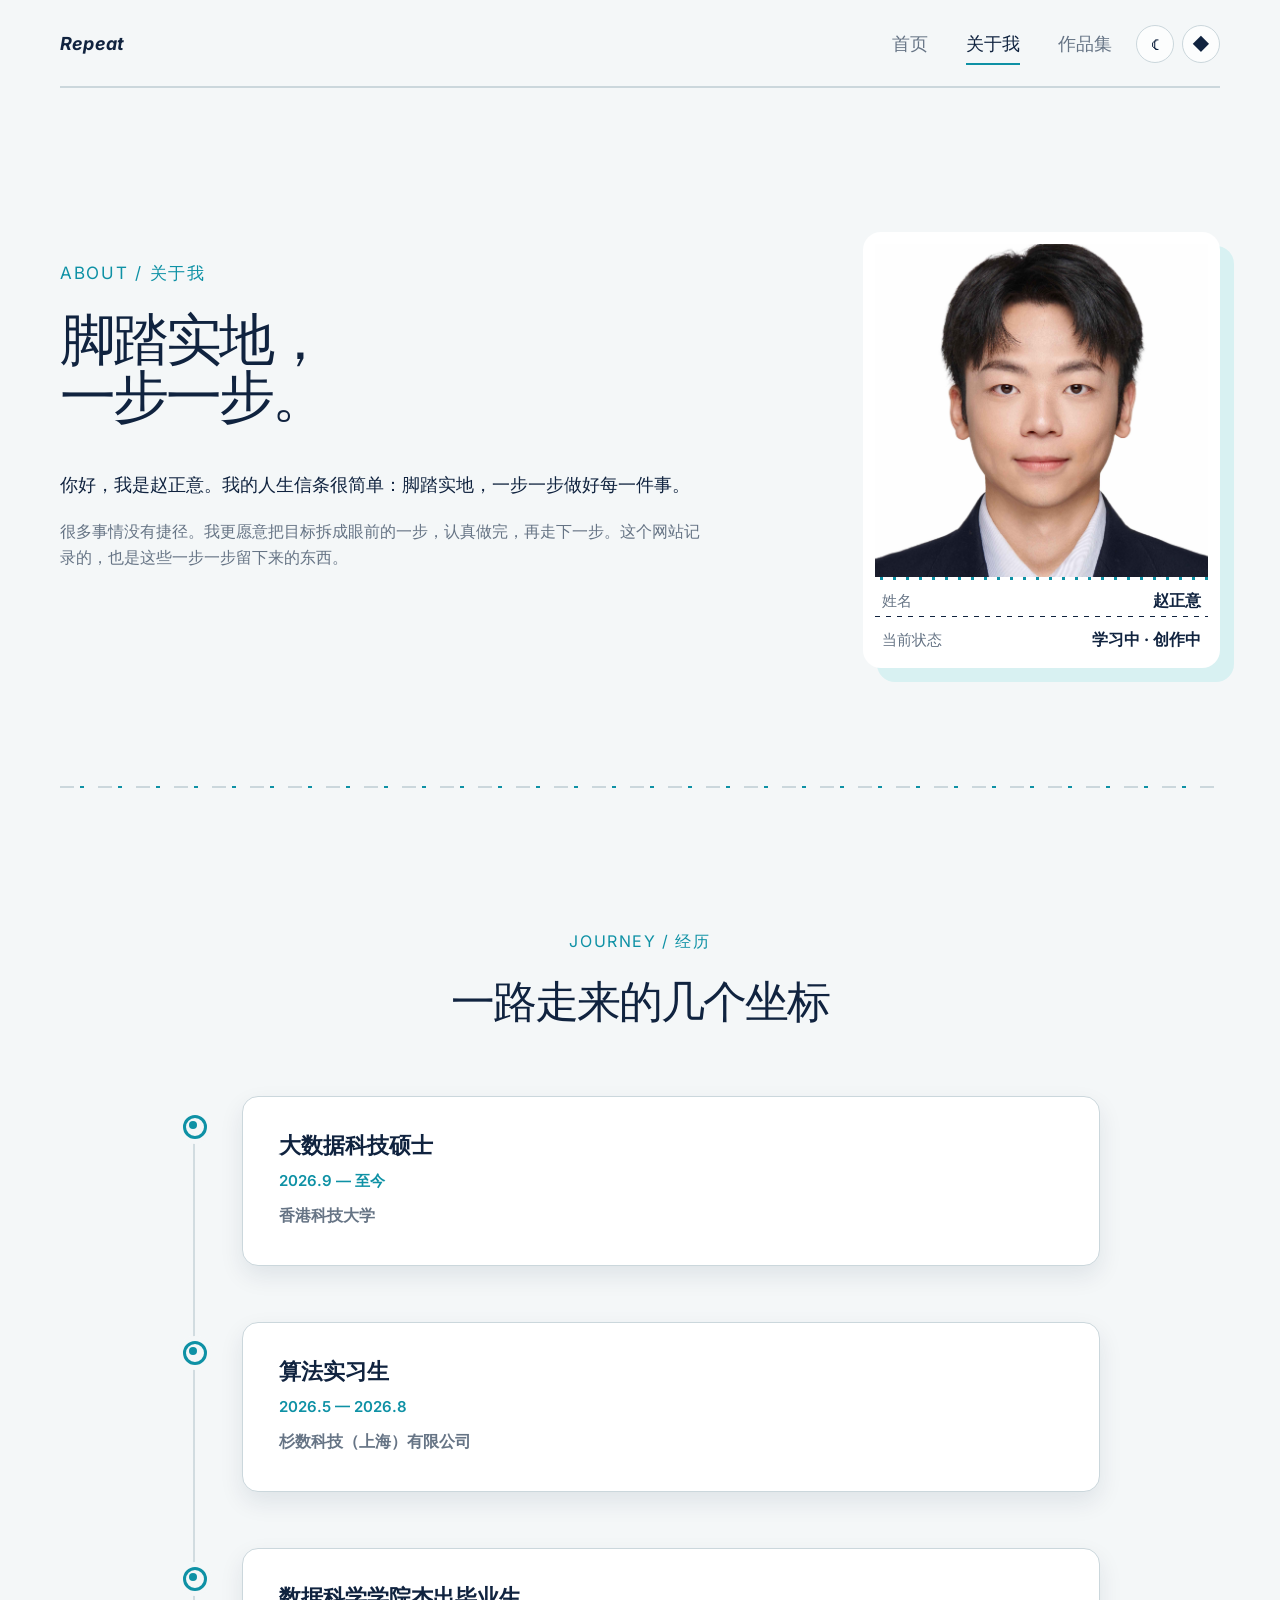
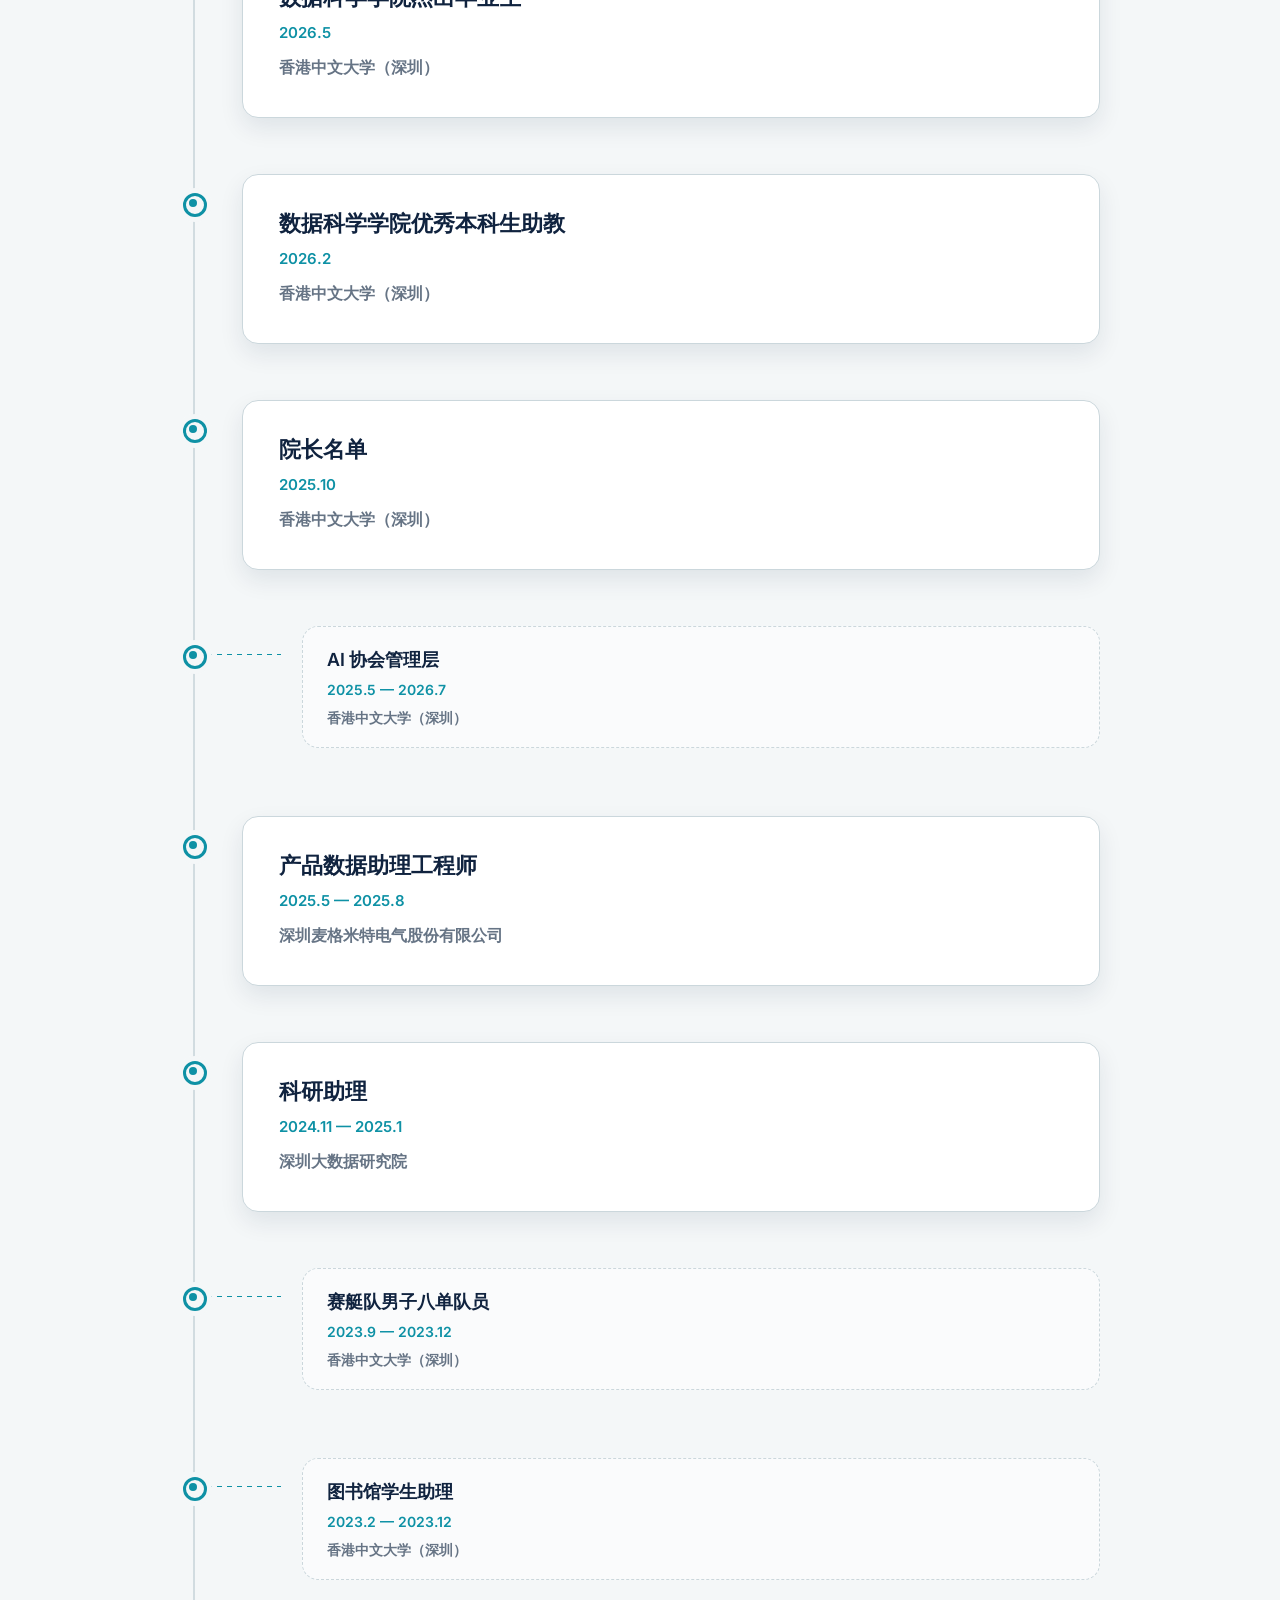
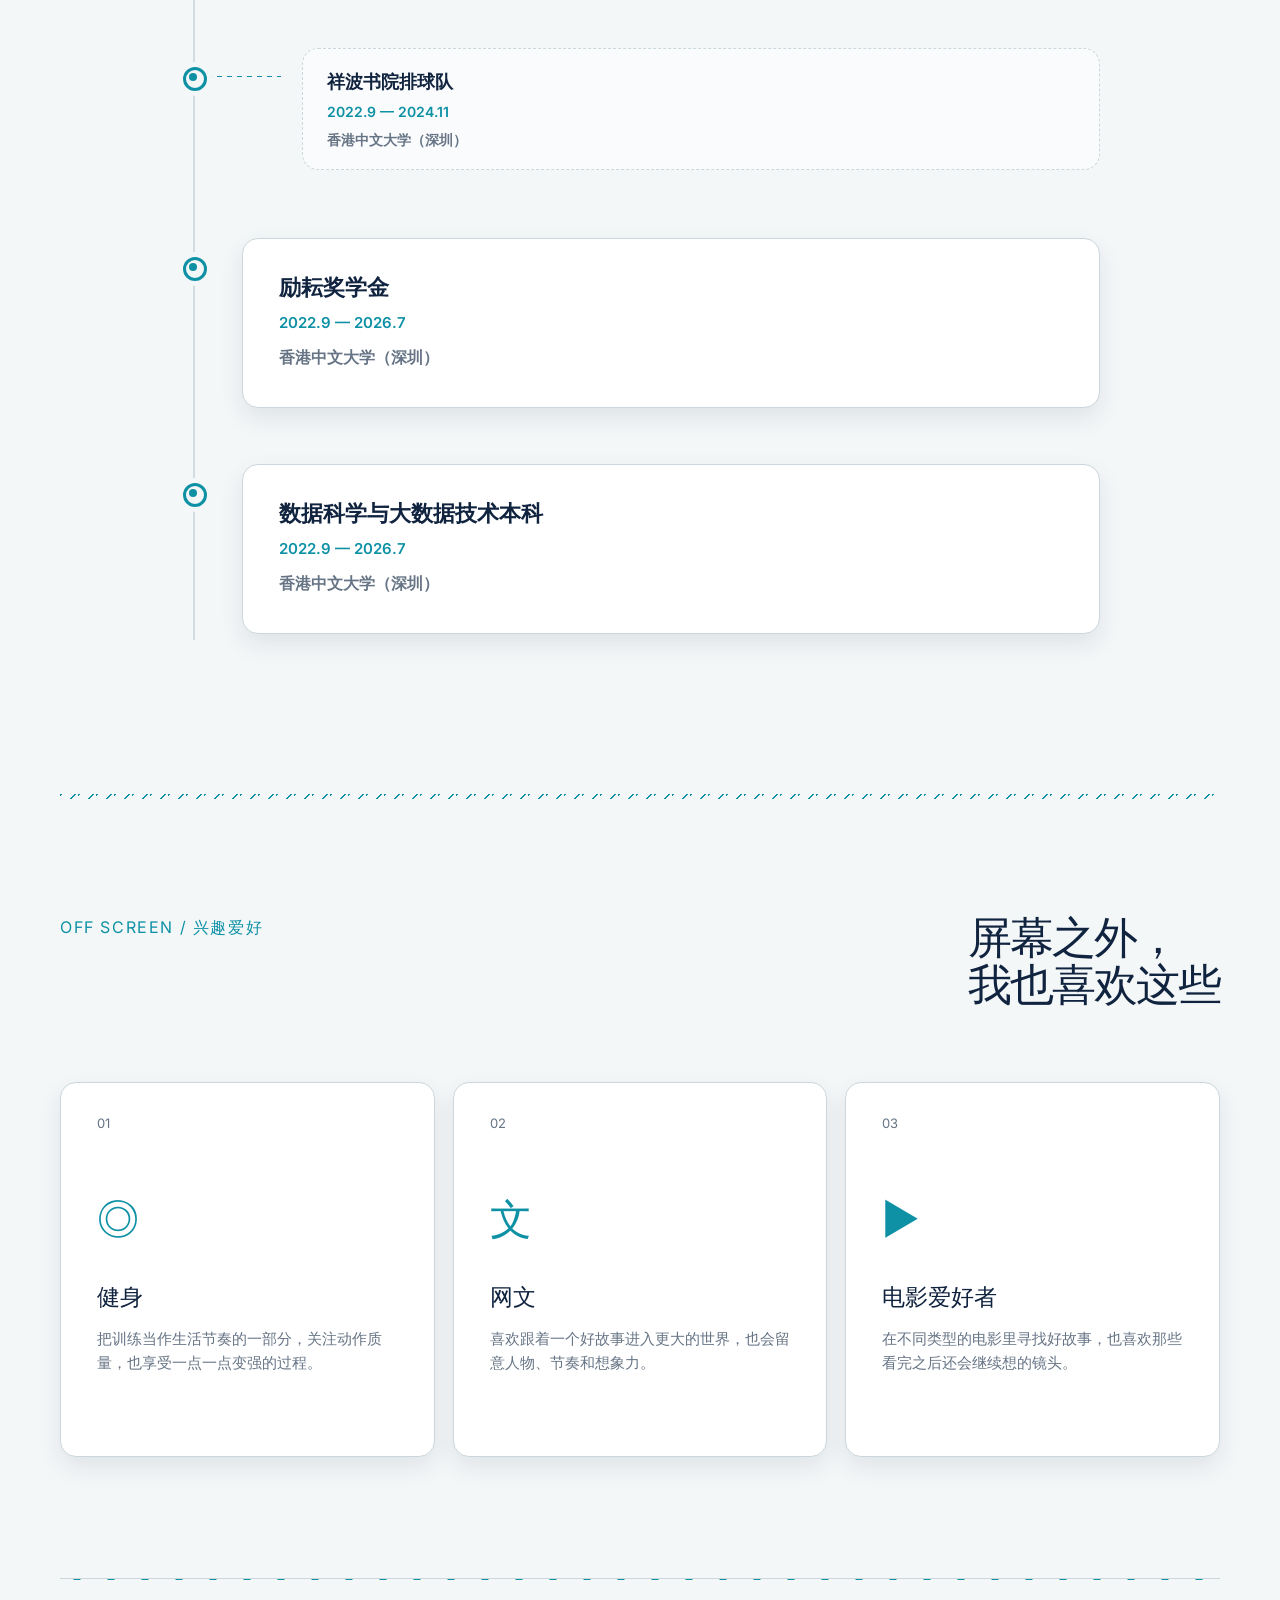
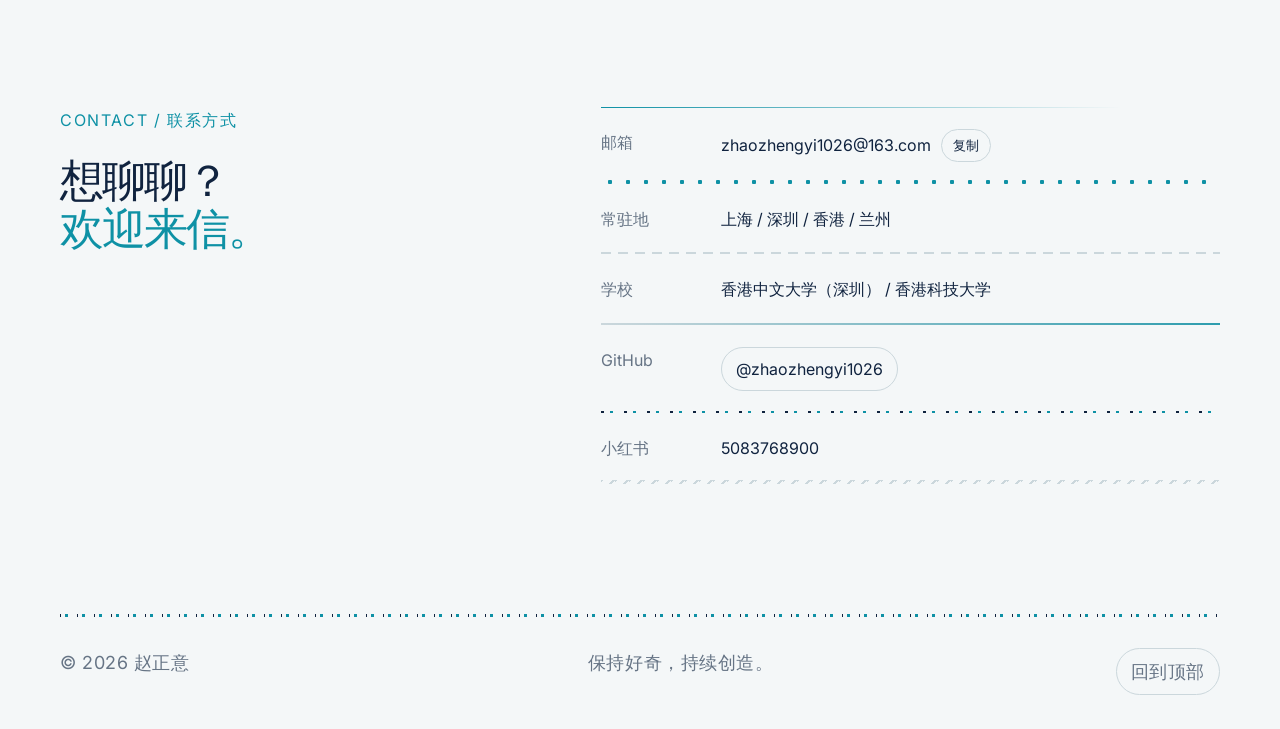
==== about.html @ acfa691a "更新个人教育与赛艇经历" ====
<!doctype html>
<html lang="zh-CN">
<head>
  <meta charset="utf-8">
  <meta name="viewport" content="width=device-width, initial-scale=1">
  <meta name="description" content="了解赵正意的简介、经历、兴趣与联系方式。">
  <title>关于我｜赵正意</title>
  <script>document.documentElement.dataset.theme=localStorage.getItem('theme')||(matchMedia('(prefers-color-scheme: dark)').matches?'dark':'light');document.documentElement.dataset.style=localStorage.getItem('site-style')||'classic';</script>
  <link rel="preconnect" href="https://fonts.googleapis.com">
  <link rel="preconnect" href="https://fonts.gstatic.com" crossorigin>
  <link href="https://fonts.googleapis.com/css2?family=Inter:wght@400;500;600;700&amp;display=swap" rel="stylesheet">
  <link rel="stylesheet" href="assets/css/style.css">
</head>
<body>
  <a class="skip-link" href="#main">跳到主要内容</a>
  <header class="site-header">
    <a class="brand" href="index.html" aria-label="返回首页"><span class="brand-mark">Repeat</span></a>
    <div class="header-actions">
      <nav id="site-nav" class="site-nav" aria-label="主导航">
        <a href="index.html">首页</a><a class="active" href="about.html" aria-current="page">关于我</a><a href="portfolio.html">作品集</a>
      </nav>
      <div class="display-controls" aria-label="显示设置">
        <button class="theme-toggle" type="button" aria-label="切换深色模式" aria-pressed="false"><span aria-hidden="true">☾</span></button>
        <button class="style-toggle" type="button" aria-label="切换抽象派风格" aria-pressed="false" title="切换抽象派风格"><span aria-hidden="true">◆</span></button>
      </div>
      <button class="menu-button" type="button" aria-expanded="false" aria-controls="site-nav">菜单</button>
    </div>
  </header>

  <main id="main">
    <section class="about-hero section-shell">
      <div class="about-statement reveal">
        <p class="section-kicker">ABOUT / 关于我</p>
        <h1>脚踏实地，<br>一步一步。</h1>
        <p class="lead">你好，我是赵正意。我的人生信条很简单：脚踏实地，一步一步做好每一件事。</p>
        <p>很多事情没有捷径。我更愿意把目标拆成眼前的一步，认真做完，再走下一步。这个网站记录的，也是这些一步一步留下来的东西。</p>
      </div>
      <aside class="profile-card reveal" data-delay="1">
        <img class="id-photo" src="images/%E8%AF%81%E4%BB%B6%E7%85%A7.jpg" alt="赵正意的证件照">
        <div><p>姓名</p><strong>赵正意</strong></div>
        <div><p>当前状态</p><strong>学习中 · 创作中</strong></div>
      </aside>
    </section>

    <section class="timeline-section section-shell" aria-labelledby="timeline-title">
      <div class="sticky-heading">
        <p class="section-kicker">JOURNEY / 经历</p>
        <h2 id="timeline-title">一路走来的几个坐标</h2>
      </div>
      <ol class="timeline">
        <li class="timeline-item reveal">
          <article class="timeline-card">
            <h3>大数据科技硕士</h3>
            <time datetime="2026-09">2026.9 — 至今</time>
            <p>香港科技大学</p>
          </article>
        </li>
        <li class="timeline-item reveal">
          <article class="timeline-card">
            <h3>算法实习生</h3>
            <time datetime="2026-05">2026.5 — 2026.8</time>
            <p>杉数科技（上海）有限公司</p>
          </article>
        </li>
        <li class="timeline-item reveal">
          <article class="timeline-card">
            <h3>数据科学学院杰出毕业生</h3>
            <time datetime="2026-05">2026.5</time>
            <p>香港中文大学（深圳）</p>
          </article>
        </li>
        <li class="timeline-item reveal">
          <article class="timeline-card">
            <h3>数据科学学院优秀本科生助教</h3>
            <time datetime="2026-02">2026.2</time>
            <p>香港中文大学（深圳）</p>
          </article>
        </li>
        <li class="timeline-item reveal">
          <article class="timeline-card">
            <h3>院长名单</h3>
            <time datetime="2025-10">2025.10</time>
            <p>香港中文大学（深圳）</p>
          </article>
        </li>
        <li class="timeline-item timeline-item-compact reveal">
          <article class="timeline-card">
            <h3>AI 协会管理层</h3>
            <time datetime="2025-05">2025.5 — 2026.7</time>
            <p>香港中文大学（深圳）</p>
          </article>
        </li>
        <li class="timeline-item reveal">
          <article class="timeline-card">
            <h3>产品数据助理工程师</h3>
            <time datetime="2025-05">2025.5 — 2025.8</time>
            <p>深圳麦格米特电气股份有限公司</p>
          </article>
        </li>
        <li class="timeline-item reveal">
          <article class="timeline-card">
            <h3>科研助理</h3>
            <time datetime="2024-11">2024.11 — 2025.1</time>
            <p>深圳大数据研究院</p>
          </article>
        </li>
        <li class="timeline-item timeline-item-compact reveal">
          <article class="timeline-card">
            <h3>赛艇队男子八单队员</h3>
            <time datetime="2023-09">2023.9 — 2023.12</time>
            <p>香港中文大学（深圳）</p>
          </article>
        </li>
        <li class="timeline-item timeline-item-compact reveal">
          <article class="timeline-card">
            <h3>图书馆学生助理</h3>
            <time datetime="2023-02">2023.2 — 2023.12</time>
            <p>香港中文大学（深圳）</p>
          </article>
        </li>
        <li class="timeline-item timeline-item-compact reveal">
          <article class="timeline-card">
            <h3>祥波书院排球队</h3>
            <time datetime="2022-09">2022.9 — 2024.11</time>
            <p>香港中文大学（深圳）</p>
          </article>
        </li>
        <li class="timeline-item reveal">
          <article class="timeline-card">
            <h3>励耘奖学金</h3>
            <time datetime="2022-09">2022.9 — 2026.7</time>
            <p>香港中文大学（深圳）</p>
          </article>
        </li>
        <li class="timeline-item reveal">
          <article class="timeline-card">
            <h3>数据科学与大数据技术本科</h3>
            <time datetime="2022-09">2022.9 — 2026.7</time>
            <p>香港中文大学（深圳）</p>
          </article>
        </li>
      </ol>
    </section>

    <section class="interests section-shell" aria-labelledby="interests-title">
      <div class="section-heading reveal">
        <p class="section-kicker">OFF SCREEN / 兴趣爱好</p>
        <h2 id="interests-title">屏幕之外，<br>我也喜欢这些</h2>
      </div>
      <div class="interest-grid">
        <article class="interest-card reveal">
          <span>01</span><div class="interest-icon" aria-hidden="true">◎</div><h3>健身</h3>
          <p>把训练当作生活节奏的一部分，关注动作质量，也享受一点一点变强的过程。</p>
        </article>
        <article class="interest-card reveal" data-delay="1">
          <span>02</span><div class="interest-icon" aria-hidden="true">文</div><h3>网文</h3>
          <p>喜欢跟着一个好故事进入更大的世界，也会留意人物、节奏和想象力。</p>
        </article>
        <article class="interest-card reveal" data-delay="2">
          <span>03</span><div class="interest-icon" aria-hidden="true">▶</div><h3>电影爱好者</h3>
          <p>在不同类型的电影里寻找好故事，也喜欢那些看完之后还会继续想的镜头。</p>
        </article>
      </div>
    </section>

    <section class="contact section-shell" aria-labelledby="contact-title">
      <div class="contact-title reveal">
        <p class="section-kicker">CONTACT / 联系方式</p>
        <h2 id="contact-title">想聊聊？<br><span>欢迎来信。</span></h2>
      </div>
      <dl class="contact-list reveal" data-delay="1">
        <div><dt>邮箱</dt><dd><a href="mailto:zhaozhengyi1026@163.com">zhaozhengyi1026@163.com</a><button class="copy-button" type="button" data-copy="zhaozhengyi1026@163.com">复制</button></dd></div>
        <div><dt>常驻地</dt><dd>上海 / 深圳 / 香港 / 兰州</dd></div>
        <div><dt>学校</dt><dd>香港中文大学（深圳） / 香港科技大学</dd></div>
        <div><dt>GitHub</dt><dd><a class="contact-jump" href="https://github.com/zhaozhengyi1026" target="_blank" rel="noreferrer">@zhaozhengyi1026</a></dd></div>
        <div><dt>小红书</dt><dd>5083768900</dd></div>
      </dl>
    </section>
  </main>

  <footer class="site-footer section-shell"><p>© <span data-year></span> 赵正意</p><p>保持好奇，持续创造。</p><a href="#main">回到顶部</a></footer>
  <div class="toast" role="status" aria-live="polite"></div>
  <script src="assets/js/main.js"></script>
</body>
</html>
---- assets/css/style.css ----
:root {
  --paper: #f4f7f8;
  --ink: #10233f;
  --muted: #667485;
  --line: #cbd7dc;
  --accent: #0e91a5;
  --accent-light: #d8f1f2;
  --white: #fff;
  --display: "Inter", -apple-system, BlinkMacSystemFont, "Segoe UI", "PingFang SC", "Microsoft YaHei", sans-serif;
  --body: "Inter", -apple-system, BlinkMacSystemFont, "Segoe UI", "PingFang SC", "Microsoft YaHei", sans-serif;
  --utility: "Inter", -apple-system, BlinkMacSystemFont, "Segoe UI", "PingFang SC", "Microsoft YaHei", sans-serif;
  --shell: min(1160px, calc(100% - 48px));
  --shadow-soft: 0 12px 30px rgba(16, 35, 63, .1);
}

html[data-theme="dark"] {
  color-scheme: dark;
  --paper: #0f1723;
  --ink: #edf4f7;
  --muted: #a8b5c0;
  --line: #354754;
  --accent: #4fc4d0;
  --accent-light: #173943;
  --white: #172530;
  --shadow-soft: 0 14px 34px rgba(0, 0, 0, .28);
}

html[data-style="abstract"] {
  --paper: #e7dfcc;
  --ink: #151513;
  --muted: #5d584d;
  --line: #151513;
  --accent: #f0531c;
  --accent-light: #f4c020;
  --white: #fffdf6;
  --display: "Microsoft YaHei", "PingFang SC", "Hiragino Sans GB", "Noto Sans CJK SC", sans-serif;
  --body: "Microsoft YaHei", "PingFang SC", "Hiragino Sans GB", "Noto Sans CJK SC", sans-serif;
  --utility: "Microsoft YaHei", "PingFang SC", "Hiragino Sans GB", "Noto Sans CJK SC", sans-serif;
  --shadow-soft: 6px 6px 0 #151513;
}

html[data-style="abstract"][data-theme="dark"] {
  --paper: #151513;
  --ink: #fffdf6;
  --muted: #c9c0ad;
  --line: #fffdf6;
  --accent: #f4c020;
  --accent-light: #8f351b;
  --white: #252521;
  --shadow-soft: 6px 6px 0 #f4c020;
}

* { box-sizing: border-box; }
html { scroll-behavior: smooth; }
body { margin: 0; background: var(--paper); color: var(--ink); font-family: var(--body); font-size: 16px; line-height: 1.65; transition: color .3s ease, background-color .3s ease; }
a { color: inherit; text-decoration: none; }
img { display: block; max-width: 100%; }
button { font: inherit; }
::selection { color: var(--ink); background: var(--accent-light); }
:focus-visible { outline: 3px solid var(--accent); outline-offset: 4px; }
.skip-link { position: fixed; top: 12px; left: 12px; z-index: 99; padding: 8px 14px; background: var(--ink); color: white; transform: translateY(-150%); }
.skip-link:focus { transform: none; }
.section-shell { width: var(--shell); margin-inline: auto; }

.site-header { position: relative; width: var(--shell); min-height: 88px; margin-inline: auto; display: flex; align-items: center; justify-content: space-between; }
.home-page .site-header { flex-wrap: wrap; }
.brand { display: flex; align-items: center; gap: 14px; font-size: 18px; font-weight: 650; letter-spacing: .05em; }
.brand-mark { color: var(--ink); font-family: var(--utility); font-size: 18px; font-style: italic; font-weight: 700; letter-spacing: .01em; }
.site-nav { display: flex; gap: 38px; font-size: 18px; }
.site-nav a { position: relative; padding-block: 10px; color: var(--muted); }
.site-nav a::after { content: ""; position: absolute; right: 0; bottom: 4px; left: 0; height: 2px; background: var(--accent); transform: scaleX(0); transform-origin: right; transition: transform .25s ease; }
.site-nav a:hover::after, .site-nav a.active::after { transform: scaleX(1); transform-origin: left; }
.site-nav a.active { color: var(--ink); }
.header-actions { display: flex; align-items: center; gap: 24px; }
.display-controls { display: flex; align-items: center; gap: 8px; }
.theme-toggle, .style-toggle { display: inline-grid; place-items: center; width: 38px; height: 38px; padding: 0; border: 1px solid var(--line); border-radius: 50%; color: var(--ink); background: color-mix(in srgb, var(--white) 72%, transparent); cursor: pointer; transition: color .25s ease, border-color .25s ease, background .25s ease, box-shadow .25s ease, transform .25s ease; }
.theme-toggle:hover, .style-toggle:hover { border-color: var(--accent); color: var(--accent); transform: translateY(-2px); }
.theme-toggle > span:first-child, .style-toggle > span:first-child { font-size: 17px; line-height: 1; transition: transform .35s ease; }
.theme-toggle:hover > span:first-child { transform: rotate(18deg); }
.style-toggle:hover > span:first-child { transform: rotate(45deg); }
.menu-button { display: none; border: 0; color: var(--ink); background: transparent; cursor: pointer; }

.header-manifesto { flex-basis: 100%; margin: 0; padding: 12px 0 18px; font-size: clamp(14px, 1.35vw, 16px); font-style: italic; line-height: 1.7; opacity: .62; }

.eyebrow, .section-kicker { margin: 0 0 24px; font-family: var(--utility); font-size: 12px; letter-spacing: .1em; }
.eyebrow { display: flex; justify-content: space-between; max-width: 515px; padding-bottom: 12px; color: var(--muted); font-size: 17px; }
.section-kicker { color: var(--accent); font-size: 17px; }
.hero { position: relative; min-height: calc(100vh - 88px); display: grid; grid-template-columns: 1.08fr .82fr; gap: 9vw; align-items: center; padding-block: 80px; }
.hero h1 { display: flex; align-items: baseline; margin: 0; font-family: var(--display); font-size: clamp(56px, 7vw, 100px); font-weight: 400; line-height: .95; letter-spacing: -.06em; white-space: nowrap; }
.hero-repeat { color: var(--ink); font-style: italic; font-weight: 700; }
.hero-name { margin-left: .18em; color: var(--accent); font-size: .34em; font-weight: 500; letter-spacing: -.04em; }
.role-list { display: flex; gap: 0; margin: 34px 0 25px; }
.role-list span { padding: 3px 19px; border-left: 1px solid var(--line); font-size: 17px; letter-spacing: .06em; }
.role-list span:first-child { padding-left: 0; border-left: 0; }
.hero-intro { max-width: 500px; color: var(--muted); font-size: 17px; }
.hero-actions { display: flex; align-items: center; gap: 34px; margin-top: 35px; }
.button { display: inline-flex; align-items: center; justify-content: center; min-width: 180px; padding: 16px 24px; border-radius: 999px; transition: transform .25s ease, background .25s ease; }
.hero-actions .button, .hero-actions .text-link { font-size: 21px; }
.hero-actions .button, .hero-actions .text-link { width: 210px; min-width: 210px; height: 58px; padding: 0 24px; }
.hero-actions .text-link { border-color: rgba(255,255,255,.9); color: var(--ink); background: rgba(255,255,255,.08); box-shadow: inset 0 1px 0 rgba(255,255,255,.35), 0 8px 24px rgba(16,35,63,.08); backdrop-filter: blur(10px); }
.hero-actions .text-link:hover { border-color: #fff; color: var(--ink); background: rgba(255,255,255,.2); }
.button:hover { transform: translateY(-3px); }
.button-primary { background: var(--ink); color: white; }
.button-primary:hover { background: var(--accent); }
.text-link { display: inline-flex; align-items: center; justify-content: center; padding: 11px 18px; border: 1px solid var(--line); border-radius: 999px; font-size: 14px; transition: color .2s ease, border-color .2s ease, background .2s ease, transform .2s ease; }
.text-link:hover { border-color: var(--accent); color: var(--accent); background: var(--accent-light); transform: translateY(-2px); }
.hero-portrait { justify-self: end; width: min(100%, 420px); }
.portrait-frame { position: relative; padding: 12px; border-radius: 18px; background: var(--white); box-shadow: 18px 18px 0 var(--accent-light); transform: rotate(1.5deg); }
.portrait-frame img { width: 100%; height: auto; object-fit: contain; }
.coordinate { display: flex; justify-content: space-between; margin-top: 20px; color: var(--muted); font-family: var(--utility); font-size: 10px; letter-spacing: .1em; }
.journey-line { position: absolute; bottom: 18px; left: 0; width: 100%; height: 28px; overflow: hidden; }
.journey-line::before { content: ""; position: absolute; top: 9px; right: 0; left: 0; height: 10px; background: radial-gradient(circle, var(--accent) 0 3px, transparent 3.5px) left center / 26px 10px repeat-x; }
.journey-line::after { content: ""; position: absolute; z-index: 1; top: 7px; left: 0; width: 0; height: 14px; background: var(--paper); animation: eat-dots 100s linear infinite; }
.journey-line span { position: absolute; z-index: 2; top: 2px; left: 0; width: 24px; height: 24px; animation: pacman-travel 100s linear infinite; }
.journey-line span::before { content: ""; position: absolute; inset: 0; border-radius: 50%; background: conic-gradient(#f4c542 0 56deg, transparent 56deg 124deg, #f4c542 124deg 360deg); animation: pacman-chomp .5s steps(2, end) infinite; }
.journey-line span::after { content: ""; position: absolute; top: 4px; right: 8px; width: 3px; height: 3px; border-radius: 50%; background: var(--ink); }
@keyframes pacman-travel {
  0% { left: 0; transform: scaleX(1); }
  48% { left: calc(100% - 24px); transform: scaleX(1); }
  50% { left: calc(100% - 24px); transform: scaleX(-1); }
  98%, 100% { left: 0; transform: scaleX(-1); }
}
@keyframes eat-dots {
  0% { left: 0; width: 0; }
  48%, 49.9% { left: 0; width: 100%; }
  50% { left: 100%; width: 0; }
  98%, 100% { left: 0; width: 100%; }
}
@keyframes pacman-chomp {
  50% { background: conic-gradient(#f4c542 0 78deg, transparent 78deg 102deg, #f4c542 102deg 360deg); }
}

.home-projects { display: grid; grid-template-columns: .95fr 1.05fr; gap: 5vw; padding-block: 130px; }
.section-heading h2, .sticky-heading h2, .contact h2 { margin: 0 0 28px; font-family: var(--display); font-size: clamp(42px, 5.2vw, 72px); font-weight: 400; line-height: 1.08; letter-spacing: -.045em; }
.home-projects .section-heading h2 { font-size: clamp(22px, 3vw, 42px); font-style: italic; font-weight: 700; white-space: nowrap; }
.project-preview { }
.preview-card { display: grid; grid-template-columns: 45px minmax(100px, 140px) minmax(0, 1fr); gap: 18px; align-items: center; min-height: 160px; margin-top: 10px; padding: 25px 16px; border: 1px solid var(--line); border-radius: 14px; transition: padding .25s ease, background .25s ease; }
.preview-card:hover { padding-inline: 18px; background: var(--white); }
.preview-card-main { min-height: 235px; }
.preview-index, .preview-card p { color: var(--muted); font-family: var(--utility); font-size: 11px; }
.preview-thumbnail { width: 100%; aspect-ratio: 16 / 10; border: 1px solid var(--line); border-radius: 10px; object-fit: cover; box-shadow: 5px 5px 0 var(--accent-light); transition: transform .3s ease, box-shadow .3s ease; }
.preview-card:hover .preview-thumbnail { box-shadow: 7px 7px 0 var(--accent-light); transform: translateY(-2px) scale(1.02); }
.preview-card h3 { margin: 2px 0; font-family: var(--display); font-size: clamp(23px, 3vw, 36px); font-weight: 400; }
.preview-card div > span { color: var(--muted); font-size: 13px; }

.about-hero { display: grid; grid-template-columns: 1.3fr .7fr; gap: 11vw; align-items: center; min-height: 700px; padding-block: 90px 120px; }
.about-statement h1, .portfolio-header h1 { margin: 0 0 45px; max-width: 880px; font-family: var(--display); font-weight: 400; line-height: 1.02; letter-spacing: -.055em; }
.about-statement h1 { font-size: clamp(46px, 5.5vw, 76px); }
.portfolio-header h1 { font-size: clamp(46px, 5.5vw, 76px); }
.about-statement .section-kicker { font-size: 17px; }
.about-statement > p:not(.section-kicker) { max-width: 650px; color: var(--muted); }
.about-statement .lead { color: var(--ink) !important; font-size: 20px; }
.profile-card { align-self: end; padding: 12px; border-radius: 18px; background: var(--white); box-shadow: 14px 14px 0 var(--accent-light); transform: rotate(1deg); transition: transform .25s ease, box-shadow .25s ease; }
.profile-card:hover { box-shadow: 10px 12px 0 var(--accent-light), var(--shadow-soft); transform: rotate(.35deg) translateY(-3px); }
.profile-card img { width: 100%; aspect-ratio: 1; object-fit: cover; }
.profile-card .id-photo { object-position: center 28%; }
.profile-card div { display: flex; justify-content: space-between; align-items: baseline; padding: 10px 7px 3px; }
.profile-card p { margin: 0; color: var(--muted); font-size: 15px; }.profile-card strong { font-size: 16px; }

.timeline-section { padding-block: 140px; }
.sticky-heading { margin-bottom: 70px; text-align: center; }
.sticky-heading h2 { margin-inline: auto; font-size: clamp(32px, 4vw, 52px); white-space: nowrap; }
.timeline { position: relative; width: min(920px, 100%); margin: 0 auto; padding: 0; list-style: none; }
.timeline::before { content: ""; position: absolute; top: 14px; bottom: 14px; left: 13px; width: 2px; background: linear-gradient(180deg, var(--line) 0 38%, var(--accent) 48% 52%, var(--line) 62% 100%); background-size: 2px 300%; opacity: .85; animation: divider-flow-vertical 100s linear infinite; }
.timeline li { position: relative; min-height: 190px; padding: 0 0 56px 62px; }
.timeline li:last-child { padding-bottom: 0; }
.timeline li::before { content: ""; position: absolute; z-index: 1; top: 19px; left: 3px; width: 18px; height: 18px; border: 3px solid var(--accent); border-radius: 50%; background: var(--paper); box-shadow: 0 0 0 5px var(--paper); }
.timeline li::after { content: ""; position: absolute; z-index: 2; top: 25px; left: 9px; width: 8px; height: 8px; border-radius: 50%; background: var(--accent); }
.timeline-card { min-height: 170px; padding: 30px 36px; border: 1px solid var(--line); border-radius: 16px; background: var(--white); box-shadow: 0 10px 24px rgba(16, 35, 63, .09); transition: transform .25s ease, border-color .25s ease, box-shadow .25s ease; }
.timeline-card:hover { border-color: color-mix(in srgb, var(--accent) 55%, var(--line)); box-shadow: var(--shadow-soft); transform: translateY(-3px); }
.timeline time { display: block; margin: 6px 0 8px; color: var(--accent); font-family: var(--utility); font-size: 16px; font-weight: 600; }
.timeline h3 { margin: 0; font-family: var(--display); font-size: 25px; font-weight: 700; }
.timeline p { max-width: 700px; margin: 0; color: var(--muted); font-weight: 700; }
.timeline-card > span { display: inline-block; margin-top: 18px; padding: 3px 11px; border: 1px solid var(--accent); border-radius: 999px; color: var(--accent); font-size: 12px; }
.timeline-item-compact { padding-left: 104px !important; }
.timeline-item-compact .timeline-card { min-height: 0; margin-left: 18px; padding: 18px 24px; border-style: dashed; background: rgba(255,255,255,.5); box-shadow: none; }
.timeline-item-compact .timeline-card::before { content: ""; position: absolute; top: 28px; left: 27px; width: 74px; height: 1px; background: repeating-linear-gradient(90deg, var(--accent) 0 5px, transparent 5px 10px); background-size: 20px 1px; animation: compact-connector 100s linear infinite; }
.timeline-item-compact h3 { font-size: 19px; font-weight: 600; }
.timeline-item-compact time { margin-block: 3px 5px; font-size: 14px; }
.timeline-item-compact p { font-size: 14px; }
@keyframes compact-connector { to { background-position: 400px 0; } }

.interests { padding-block: 120px; }
.interests .section-heading { display: flex; justify-content: space-between; align-items: start; }
.interest-grid { display: grid; grid-template-columns: repeat(3, 1fr); gap: 18px; margin-top: 45px; }
.interest-card { display: flex; flex-direction: column; width: 100%; min-height: 0; aspect-ratio: 1; padding: 30px 36px; border: 1px solid var(--line); border-radius: 16px; background: var(--white); box-shadow: 0 10px 24px rgba(16, 35, 63, .09); font-family: var(--body); transition: transform .25s ease, border-color .25s ease, box-shadow .25s ease; }
.interest-card:hover { border-color: color-mix(in srgb, var(--accent) 55%, var(--line)); }
.interest-card > span { color: var(--muted); font-family: var(--utility); font-size: 11px; }
.interest-icon { margin: 50px 0 25px; color: var(--accent); font-family: var(--display); font-size: 50px; }
.interest-card h3 { margin: 0 0 10px; font-family: var(--display); font-size: 30px; font-weight: 400; }
.interest-card p { margin: 0; color: var(--muted); font-size: 14px; }

.contact { display: grid; grid-template-columns: .8fr 1.2fr; gap: 10vw; padding-block: 130px; }
.contact h2 span { color: var(--accent); }
.contact-list { margin: 0; }
.contact-list div { display: grid; grid-template-columns: 120px 1fr; padding: 22px 0; }
.contact-list dt { color: var(--muted); font-size: 16px; }.contact-list dd { display: flex; flex-wrap: wrap; align-items: center; gap: 10px; margin: 0; font-size: 16px; }
.contact-list a:hover { color: var(--accent); }
.copy-button { padding: 5px 11px; border: 1px solid var(--line); border-radius: 999px; color: var(--ink); background: transparent; font-size: 13px; cursor: pointer; transition: color .2s ease, border-color .2s ease, transform .2s ease; }
.copy-button:hover { border-color: var(--accent); color: var(--accent); transform: translateY(-2px); }
.toast { position: fixed; z-index: 100; right: 24px; bottom: 24px; max-width: min(360px, calc(100% - 48px)); padding: 12px 18px; border: 1px solid var(--line); border-radius: 999px; color: var(--paper); background: var(--ink); box-shadow: var(--shadow-soft); opacity: 0; pointer-events: none; transform: translateY(14px); transition: opacity .25s ease, transform .25s ease; }
.toast.show { opacity: 1; transform: none; }

.portfolio-main { padding-block: 90px 140px; }
.portfolio-header { display: grid; grid-template-columns: 1fr .35fr; column-gap: 5vw; align-items: end; margin-bottom: 100px; }
.portfolio-header .section-kicker { grid-column: 1 / -1; }
.portfolio-header h1 { margin-bottom: 0; }
.portfolio-header > p:last-child { padding-bottom: 12px; color: var(--muted); }
.portfolio-grid { display: grid; grid-template-columns: repeat(3, 1fr); gap: 26px; }
.work-card-wide { grid-column: auto; width: 100%; }
.work-card { min-width: 0; transition: transform .25s ease, filter .25s ease; }
.work-card:hover { transform: translateY(-4px); filter: drop-shadow(0 14px 18px rgba(16, 35, 63, .09)); }
.work-card:nth-child(2):hover { transform: translateY(-4px) rotate(.2deg); }
.work-card:nth-child(3):hover { transform: translateY(-4px) rotate(-.2deg); }
.work-carousel { position: relative; overflow: hidden; border: 1px solid var(--line); border-radius: 18px; background: var(--white); }
.carousel-track { position: relative; aspect-ratio: 16 / 10; }
.carousel-slide { position: absolute; inset: 0; width: 100%; padding: 0; border: 0; background: transparent; opacity: 0; pointer-events: none; cursor: zoom-in; transform: translateX(14px); transition: opacity .35s ease, transform .35s ease; }
.carousel-slide.active { opacity: 1; pointer-events: auto; transform: none; }
.carousel-slide .image-placeholder { width: 100%; height: 100%; }
.project-screenshot { width: 100%; height: 100%; object-fit: cover; transition: transform .5s ease; }
.carousel-slide:hover .project-screenshot { transform: scale(1.015); }
.carousel-slide:hover .image-placeholder { transform: scale(1.015); }
.carousel-control { position: absolute; z-index: 3; top: 50%; display: grid; place-items: center; width: 36px; height: 36px; padding: 0; border: 1px solid rgba(255,255,255,.72); border-radius: 50%; color: #fff; background: rgba(16,35,63,.62); cursor: pointer; transform: translateY(-50%); transition: background .2s ease, transform .2s ease; }
.carousel-control:hover { background: var(--accent); transform: translateY(-50%) scale(1.05); }
.carousel-prev { left: 12px; }.carousel-next { right: 12px; }
.carousel-dots { position: absolute; z-index: 3; right: 0; bottom: 12px; left: 0; display: flex; justify-content: center; gap: 7px; }
.carousel-dots button { width: 8px; height: 8px; padding: 0; border: 0; border-radius: 50%; background: rgba(255,255,255,.66); box-shadow: 0 0 0 1px rgba(16,35,63,.25); cursor: pointer; transition: width .2s ease, background .2s ease; }
.carousel-dots button.active { width: 22px; border-radius: 999px; background: var(--accent); }
.work-image { display: block; overflow: hidden; border-radius: 18px; background: var(--white); }
.image-placeholder { position: relative; display: grid; place-items: center; aspect-ratio: 16 / 10; overflow: hidden; color: var(--ink); background: repeating-linear-gradient(135deg, #d9eef0 0, #d9eef0 2px, #eaf6f6 2px, #eaf6f6 20px); transition: transform .5s ease; }
.work-image:hover .image-placeholder { transform: scale(1.015); }
.image-placeholder::before { content: ""; position: absolute; width: 33%; aspect-ratio: 1; border: 1px solid var(--accent); border-radius: 50%; }
.image-placeholder span, .image-placeholder small { position: absolute; font-family: var(--utility); font-size: 10px; letter-spacing: .08em; }.image-placeholder span { top: 25px; left: 25px; }.image-placeholder small { right: 25px; bottom: 25px; }
.image-placeholder strong { font-family: var(--display); font-size: clamp(70px, 11vw, 160px); font-weight: 400; }
.image-placeholder.alternate { background: #dce5ef; }.image-placeholder.warm { background: #ece8de; }
.image-placeholder.detail { background-image: radial-gradient(circle at 25% 30%, color-mix(in srgb, var(--accent) 34%, transparent), transparent 30%), repeating-linear-gradient(45deg, color-mix(in srgb, var(--line) 55%, transparent) 0 1px, transparent 1px 18px); }
.work-meta { display: flex; justify-content: space-between; align-items: center; padding-top: 20px; }
.work-meta p { margin: 0; color: var(--muted); font-family: var(--utility); font-size: 13px; }.work-meta h2 { margin: 3px 0 0; font-family: var(--display); font-size: 22px; font-weight: 600; }
.work-actions { display: flex; align-items: center; gap: 8px; }
.work-open, .work-visit { display: grid; place-items: center; min-width: 58px; height: 38px; padding: 0 12px; border: 1px solid var(--line); border-radius: 999px; color: var(--ink); background: transparent; font-size: 14px; cursor: pointer; transition: color .2s ease, background .2s ease, transform .2s ease; }
.work-open:hover, .work-visit:hover { color: var(--accent); background: var(--accent-light); transform: translate(2px, -2px); }

.project-modal { width: min(860px, calc(100% - 32px)); max-height: calc(100vh - 48px); padding: 0; border: 1px solid var(--line); border-radius: 20px; color: var(--ink); background: var(--paper); box-shadow: 0 26px 80px rgba(0,0,0,.3); }
.project-modal::backdrop { background: rgba(5, 14, 25, .68); backdrop-filter: blur(5px); }
.project-modal[open] { animation: modal-in .25s ease both; }
.modal-shell { position: relative; display: grid; grid-template-columns: .85fr 1.15fr; min-height: 420px; }
.modal-close { position: absolute; z-index: 2; top: 16px; right: 16px; display: grid; place-items: center; width: 40px; height: 40px; padding: 0; border: 1px solid var(--line); border-radius: 50%; color: var(--ink); background: var(--paper); font-size: 25px; line-height: 1; cursor: pointer; transition: color .2s ease, border-color .2s ease, transform .2s ease; }
.modal-close:hover { border-color: var(--accent); color: var(--accent); transform: rotate(8deg); }
.modal-preview { display: grid; align-content: space-between; padding: 34px; color: var(--ink); background: repeating-linear-gradient(135deg, var(--accent-light) 0 2px, var(--paper) 2px 22px); }
.modal-preview span { font-size: 13px; letter-spacing: .1em; }.modal-preview strong { align-self: center; font-size: clamp(64px, 10vw, 112px); font-style: italic; line-height: 1; }
.modal-thumbnail { width: 100%; aspect-ratio: 16 / 10; margin-block: 24px; border: 1px solid var(--line); border-radius: 12px; background: var(--white); object-fit: cover; box-shadow: 8px 8px 0 color-mix(in srgb, var(--accent) 28%, transparent); }
.modal-content { align-self: center; padding: 60px 54px; }
.modal-category { margin: 0 0 8px; color: var(--accent); font-size: 14px; }
.modal-content h2 { margin: 0 0 22px; font-size: clamp(28px, 4vw, 42px); line-height: 1.15; }
.modal-content > p:not(.modal-category, .modal-note) { color: var(--muted); }
.modal-tags { display: flex; flex-wrap: wrap; gap: 8px; margin: 26px 0; padding: 0; list-style: none; }
.modal-tags li { padding: 6px 12px; border: 1px solid var(--line); border-radius: 999px; font-size: 13px; }
.modal-actions { display: flex; flex-wrap: wrap; align-items: center; gap: 16px; margin-top: 28px; }
.modal-link { min-width: 150px; }
.modal-note { margin: 0; color: var(--muted); font-size: 13px; }
@keyframes modal-in { from { opacity: 0; transform: translateY(16px) scale(.985); } }

.site-footer { display: grid; grid-template-columns: 1fr 1fr auto; gap: 20px; padding-block: 34px; color: var(--muted); font-family: var(--utility); font-size: 18px; letter-spacing: .03em; }
.site-header {
  background-image: linear-gradient(90deg, var(--line) 0 34%, var(--accent) 48% 52%, var(--line) 66% 100%);
  background-position: 0 100%; background-repeat: no-repeat; background-size: 300% 2px;
  animation: divider-scan-bottom 100s linear infinite;
}
.eyebrow {
  background-image: radial-gradient(circle, var(--accent) 0 2px, transparent 2.5px);
  background-position: 0 100%; background-repeat: repeat-x; background-size: 20px 4px;
  animation: divider-march-bottom 100s linear infinite;
}
.project-preview {
  background-image: repeating-linear-gradient(90deg, var(--ink) 0 2px, transparent 2px 24px), linear-gradient(var(--line), var(--line));
  background-position: 0 0, 0 0; background-repeat: repeat-x, no-repeat; background-size: 24px 8px, 100% 1px;
  animation: divider-ruler 100s linear infinite;
}
.about-hero {
  background-image: repeating-linear-gradient(90deg, var(--line) 0 14px, transparent 14px 20px, var(--accent) 20px 24px, transparent 24px 38px);
  background-position: 0 100%; background-repeat: repeat-x; background-size: auto 2px;
  animation: divider-morse-bottom 100s linear infinite;
}
.profile-card div:nth-of-type(1) {
  background-image: radial-gradient(circle, var(--accent) 0 1.5px, transparent 2px);
  background-position: 0 0; background-repeat: repeat-x; background-size: 13px 3px;
  animation: divider-profile-dots 100s linear infinite;
}
.profile-card div:nth-of-type(2) {
  background-image: repeating-linear-gradient(90deg, var(--ink) 0 5px, transparent 5px 11px);
  background-position: 0 0; background-repeat: repeat-x; background-size: auto 1px;
  animation: divider-profile-dashes 100s linear infinite reverse;
}
.interests {
  background-image: repeating-linear-gradient(135deg, var(--accent) 0 2px, transparent 2px 10px);
  background-position: 0 0; background-repeat: repeat-x; background-size: 18px 5px;
  animation: divider-zigzag 100s linear infinite;
}
.contact {
  background-image: radial-gradient(ellipse, var(--accent) 0 3px, transparent 4px), linear-gradient(var(--line), var(--line));
  background-position: 0 0, 0 1px; background-repeat: repeat-x, no-repeat; background-size: 34px 5px, 100% 1px;
  animation: divider-beads 100s linear infinite;
}
.contact-list {
  background-image: linear-gradient(90deg, var(--accent), transparent 42%), linear-gradient(90deg, transparent 58%, var(--ink));
  background-position: 0 0, 0 4px; background-repeat: no-repeat; background-size: 200% 1px, 200% 1px;
  animation: divider-dual-rail 100s linear infinite;
}
.contact-list div:nth-child(1) { background-image: radial-gradient(circle, var(--accent) 0 2px, transparent 2.5px); background-size: 18px 4px; }
.contact-list div:nth-child(2) { background-image: repeating-linear-gradient(90deg, var(--line) 0 10px, transparent 10px 17px); background-size: auto 2px; }
.contact-list div:nth-child(3) { background-image: linear-gradient(90deg, var(--line), var(--accent), var(--line)); background-size: 240% 2px; }
.contact-list div:nth-child(4) { background-image: repeating-linear-gradient(90deg, var(--ink) 0 3px, transparent 3px 9px, var(--accent) 9px 12px, transparent 12px 23px); background-size: auto 2px; }
.contact-list div:nth-child(5) { background-image: repeating-linear-gradient(135deg, var(--line) 0 2px, transparent 2px 8px); background-size: 14px 4px; }
.contact-list div {
  background-position: 0 100%; background-repeat: repeat-x;
  animation: divider-contact-row 100s linear infinite;
}
.work-card:nth-child(1) .work-meta { background-image: linear-gradient(90deg, var(--accent), transparent); background-size: 200% 2px; }
.work-card:nth-child(2) .work-meta { background-image: radial-gradient(circle, var(--ink) 0 2px, transparent 2.5px); background-size: 21px 4px; }
.work-card:nth-child(3) .work-meta { background-image: repeating-linear-gradient(90deg, var(--accent) 0 8px, transparent 8px 15px); background-size: auto 2px; }
.work-meta {
  background-position: 0 0; background-repeat: repeat-x;
  animation: divider-work 100s linear infinite;
}
.site-footer {
  background-image: repeating-linear-gradient(90deg, var(--ink) 0 1px, transparent 1px 5px, var(--accent) 5px 8px, transparent 8px 17px);
  background-position: 0 0; background-repeat: repeat-x; background-size: auto 3px;
  animation: divider-barcode 100s linear infinite;
}
@keyframes divider-scan-bottom { to { background-position: 100% 100%; } }
@keyframes divider-march-bottom { to { background-position: 600px 100%; } }
@keyframes divider-ruler { to { background-position: 480px 0, 0 0; } }
@keyframes divider-morse-bottom { to { background-position: 760px 100%; } }
@keyframes divider-profile-dots { to { background-position: 390px 0; } }
@keyframes divider-profile-dashes { to { background-position: 440px 0; } }
@keyframes divider-zigzag { to { background-position: 540px 0; } }
@keyframes divider-beads { to { background-position: 680px 0, 0 1px; } }
@keyframes divider-dual-rail { to { background-position: 100% 0, -100% 4px; } }
@keyframes divider-contact-row { to { background-position: 700px 100%; } }
@keyframes divider-work { to { background-position: 500px 0; } }
@keyframes divider-barcode { to { background-position: 850px 0; } }
@keyframes divider-flow-vertical { to { background-position: 0 100%; } }
.site-footer p { margin: 0; }
.site-footer a, .contact-jump { display: inline-flex; align-items: center; justify-content: center; padding: 8px 14px; border: 1px solid var(--line); border-radius: 999px; }
.site-footer a:hover { color: var(--accent); }
.reveal { opacity: 0; transform: translateY(20px); transition: opacity .65s ease, transform .65s ease; }
.reveal[data-delay="1"] { transition-delay: .12s; }.reveal[data-delay="2"] { transition-delay: .24s; }
.reveal.visible { opacity: 1; transform: none; }
.interest-card.reveal.visible:hover { z-index: 2; box-shadow: var(--shadow-soft); transform: translateY(-4px) scale(1.025); }

/* Typography scale: based on the reference site's compact 15–56px hierarchy. */
.eyebrow, .section-kicker { font-size: 16px; }
.hero h1 { font-size: clamp(56px, 6vw, 80px); }
.hero-name { font-size: .32em; }
.role-list span, .hero-intro { font-size: 16px; }
.hero-actions .button, .hero-actions .text-link { font-size: 18px; }
.coordinate { font-size: 13px; }
.section-heading h2, .sticky-heading h2, .contact h2 { font-size: clamp(32px, 4vw, 44px); }
.home-projects .section-heading h2 { font-size: clamp(26px, 2.7vw, 38px); }
.preview-index, .preview-card p { font-size: 13px; }
.preview-card h3 { font-size: clamp(22px, 2.5vw, 28px); }
.preview-card div > span { font-size: 14px; }
.about-statement h1, .portfolio-header h1 { font-size: clamp(40px, 4.8vw, 56px); }
.about-statement .lead { font-size: 18px; }
.timeline h3 { font-size: 22px; }.timeline time { font-size: 15px; }
.timeline-item-compact h3 { font-size: 18px; }.timeline-item-compact time, .timeline-item-compact p { font-size: 14px; }
.interest-card > span { font-size: 13px; }.interest-icon { font-size: 42px; }.interest-card h3 { font-size: 23px; }.interest-card p { font-size: 15px; }
.portfolio-header > p:last-child { font-size: 16px; }
.image-placeholder span, .image-placeholder small { font-size: 12px; }
.image-placeholder strong { font-size: clamp(56px, 8vw, 96px); }

/* Home signature: layered light, cursor depth and restrained parallax. */
.home-page .hero {
  --pointer-x: 50%;
  --pointer-y: 50%;
  isolation: isolate;
  width: 100%;
  min-height: calc(100svh - 110px);
  margin-inline: 0;
  overflow: hidden;
  padding-inline: max(24px, calc((100vw - 1160px) / 2 + 24px));
  border-block: 1px solid color-mix(in srgb, var(--line) 72%, transparent);
  border-inline: 0;
  border-radius: 0;
  background-image:
    radial-gradient(circle at 12% 22%, color-mix(in srgb, var(--accent) 28%, transparent) 0, transparent 30%),
    radial-gradient(circle at 84% 18%, rgba(132, 109, 224, .18) 0, transparent 31%),
    radial-gradient(circle at 62% 88%, rgba(65, 176, 151, .18) 0, transparent 33%),
    linear-gradient(135deg, color-mix(in srgb, var(--white) 84%, transparent), color-mix(in srgb, var(--accent-light) 58%, transparent));
  background-size: 400% 400%;
  box-shadow: inset 0 1px 0 rgba(255,255,255,.42);
  animation: hero-gradient 8s ease-in-out infinite;
  transition: border-color .3s ease, box-shadow .3s ease;
}
.home-page .hero::before,
.home-page .hero::after { content: ""; position: absolute; inset: -18%; pointer-events: none; }
.home-page .hero::before {
  z-index: 0;
  background:
    radial-gradient(circle at 72% 28%, rgba(242, 184, 75, .15), transparent 25%),
    radial-gradient(circle at 28% 70%, color-mix(in srgb, var(--accent) 22%, transparent), transparent 28%);
  background-size: 280% 280%;
  animation: hero-gradient-reverse 6s ease-in-out infinite reverse;
}
.home-page .hero::after {
  z-index: 1;
  background: radial-gradient(circle 250px at var(--pointer-x) var(--pointer-y), rgba(255,255,255,.48), transparent 72%);
  mix-blend-mode: soft-light;
  opacity: .9;
}
.home-page .hero > * { z-index: 2; }
.home-page .hero-portrait { will-change: transform; }
.home-page .hero-copy.visible,
.home-page .hero-portrait.visible { transition: opacity .65s ease, transform .18s ease-out; }
.portrait-frame {
  overflow: hidden;
  border: 1px solid rgba(255,255,255,.68);
  background: color-mix(in srgb, var(--white) 72%, transparent);
  backdrop-filter: blur(14px);
  transition: transform .35s ease, box-shadow .35s ease;
}
.portrait-frame::after { content: ""; position: absolute; inset: 0; border-radius: inherit; box-shadow: inset 0 0 34px rgba(255,255,255,.18); pointer-events: none; }
.portrait-frame img { transition: transform .45s cubic-bezier(.2,.8,.2,1); }
.portrait-frame:hover { box-shadow: 14px 16px 0 var(--accent-light), 0 22px 48px rgba(16,35,63,.16); transform: rotate(.5deg) translateY(-3px); }
.portrait-frame:hover img { transform: scale(1.05); }
.magnetic-label { display: inline-flex; align-items: center; gap: 9px; transition: transform .16s ease-out; }
.button .magnetic-label { justify-content: center; }
[data-magnetic] { will-change: transform; transition: transform .16s ease-out, color .25s ease, background .25s ease; }
.preview-card { position: relative; isolation: isolate; overflow: hidden; }
.preview-card::before { content: ""; position: absolute; z-index: -1; inset: -55%; background: radial-gradient(circle at 24% 28%, color-mix(in srgb, var(--accent) 24%, transparent), transparent 24%), radial-gradient(circle at 74% 62%, rgba(132,109,224,.14), transparent 27%), radial-gradient(circle at 45% 82%, rgba(65,176,151,.14), transparent 22%); background-size: 160% 160%; opacity: .48; animation: project-mesh 8s ease-in-out infinite; transition: opacity .3s ease; }
.preview-card:nth-child(2)::before { animation-duration: 10s; animation-direction: reverse; }
.preview-card:hover::before { opacity: .82; }
.preview-card > * { position: relative; z-index: 1; }
@keyframes hero-gradient { 0%, 100% { background-position: 0% 45%; } 50% { background-position: 100% 55%; } }
@keyframes hero-gradient-reverse { 0%, 100% { background-position: 15% 20%; transform: translate3d(-1%, 1%, 0); } 50% { background-position: 90% 75%; transform: translate3d(2%, -1%, 0); } }
@keyframes project-mesh { 0%, 100% { transform: translate3d(-4%, -2%, 0) rotate(0); } 50% { transform: translate3d(5%, 3%, 0) rotate(4deg); } }

html[data-theme="dark"] .button-primary { color: #0f1723; }
html[data-theme="dark"] .timeline-item-compact .timeline-card { background: rgba(23, 37, 48, .66); }
html[data-theme="dark"] .image-placeholder { background: repeating-linear-gradient(135deg, #173943 0, #173943 2px, #1a2d39 2px, #1a2d39 20px); }
html[data-theme="dark"] .image-placeholder.alternate { background: #263848; }
html[data-theme="dark"] .image-placeholder.warm { background: #38342d; }
html[data-theme="dark"] .image-placeholder.detail { background-image: radial-gradient(circle at 25% 30%, rgba(79,196,208,.24), transparent 30%), repeating-linear-gradient(45deg, rgba(168,181,192,.2) 0 1px, transparent 1px 18px); }
html[data-theme="dark"] .home-page .hero::after { background: radial-gradient(circle 250px at var(--pointer-x) var(--pointer-y), rgba(113,222,226,.26), transparent 72%); }

/* Abstract industrial style: solid geometry, hard edges and offset shadows. */
html[data-style="abstract"] body { position: relative; overflow-x: hidden; }
html[data-style="abstract"] body::before,
html[data-style="abstract"] body::after { content: ""; position: fixed; z-index: 0; pointer-events: none; }
html[data-style="abstract"] body::before { top: 18vh; left: -78px; width: 220px; height: 220px; border: 3px solid var(--ink); background: #f4c020; clip-path: polygon(50% 0, 100% 24%, 82% 100%, 12% 82%, 0 22%); transform: rotate(16deg); }
html[data-style="abstract"] body::after { right: -70px; bottom: 8vh; width: 190px; height: 190px; border: 28px solid #17a6bd; border-radius: 50%; background: transparent; }
html[data-style="abstract"] .site-header,
html[data-style="abstract"] main,
html[data-style="abstract"] .site-footer { position: relative; z-index: 1; }
html[data-style="abstract"] .site-header { border-bottom: 3px solid var(--ink); background-image: none; animation: none; }
html[data-style="abstract"] .theme-toggle,
html[data-style="abstract"] .style-toggle { border: 2px solid var(--ink); background: var(--white); box-shadow: 3px 3px 0 var(--ink); }
html[data-style="abstract"] .theme-toggle:hover,
html[data-style="abstract"] .style-toggle:hover { border-color: var(--ink); color: var(--ink); background: #f4c020; box-shadow: 5px 5px 0 var(--ink); transform: translate(-2px, -2px); }
html[data-style="abstract"] .brand-mark { padding: 3px 9px; border: 2px solid var(--ink); background: #f4c020; box-shadow: 3px 3px 0 var(--ink); }
html[data-style="abstract"] .site-nav a::after { height: 4px; background: #f0531c; }
html[data-style="abstract"] .section-kicker { display: inline-block; padding: 4px 9px; border: 2px solid var(--ink); color: #151513; background: #f4c020; box-shadow: 3px 3px 0 var(--ink); }
html[data-style="abstract"] .eyebrow { border-bottom: 2px dashed var(--ink); background-image: none; animation: none; }
html[data-style="abstract"] .home-page .hero { border-block: 3px solid var(--ink); background: var(--white); background-image: none; box-shadow: none; animation: none; }
html[data-style="abstract"] .home-page .hero::before { inset: auto auto 8% 48%; width: 230px; height: 230px; border: 3px solid var(--ink); background: #f0531c; clip-path: polygon(50% 0, 100% 34%, 81% 100%, 13% 78%, 0 22%); opacity: .9; animation: abstract-shape 12s steps(4, end) infinite; }
html[data-style="abstract"] .home-page .hero::after { inset: 12% 8% auto auto; width: 130px; height: 130px; border: 22px solid #17a6bd; border-radius: 50%; background: transparent; mix-blend-mode: normal; opacity: .9; }
html[data-style="abstract"] .portrait-frame,
html[data-style="abstract"] .profile-card { border: 3px solid var(--ink); border-radius: 6px; background: var(--white); box-shadow: 10px 10px 0 var(--ink); backdrop-filter: none; }
html[data-style="abstract"] .portrait-frame:hover,
html[data-style="abstract"] .profile-card:hover { box-shadow: 13px 13px 0 #f0531c; }
html[data-style="abstract"] .button,
html[data-style="abstract"] .text-link,
html[data-style="abstract"] .site-footer a,
html[data-style="abstract"] .contact-jump,
html[data-style="abstract"] .copy-button,
html[data-style="abstract"] .work-open,
html[data-style="abstract"] .work-visit { border: 2px solid var(--ink); color: var(--ink); background: var(--white); box-shadow: 3px 3px 0 var(--ink); }
html[data-style="abstract"] .button-primary { color: #151513; background: #f4c020; }
html[data-style="abstract"] .button:hover,
html[data-style="abstract"] .text-link:hover,
html[data-style="abstract"] .site-footer a:hover,
html[data-style="abstract"] .contact-jump:hover,
html[data-style="abstract"] .copy-button:hover,
html[data-style="abstract"] .work-open:hover,
html[data-style="abstract"] .work-visit:hover { border-color: var(--ink); color: #151513; background: #17a6bd; box-shadow: 6px 6px 0 var(--ink); transform: translate(-2px, -2px); }
html[data-style="abstract"] .journey-line::before { top: 12px; height: 3px; background: var(--ink); }
html[data-style="abstract"] .journey-line::after { display: none; }
html[data-style="abstract"] .journey-line span::before { border: 2px solid var(--ink); border-radius: 0; background: #f0531c; clip-path: polygon(0 0, 100% 50%, 0 100%); animation: none; }
html[data-style="abstract"] .journey-line span::after { display: none; }
html[data-style="abstract"] .preview-card,
html[data-style="abstract"] .timeline-card,
html[data-style="abstract"] .interest-card,
html[data-style="abstract"] .work-carousel,
html[data-style="abstract"] .project-modal { border: 3px solid var(--ink); border-radius: 6px; background: var(--white); box-shadow: 6px 6px 0 var(--ink); }
html[data-style="abstract"] .preview-card::before { display: none; }
html[data-style="abstract"] .preview-thumbnail,
html[data-style="abstract"] .modal-thumbnail { border: 3px solid var(--ink); border-radius: 4px; box-shadow: 6px 6px 0 var(--ink); }
html[data-style="abstract"] .preview-card:hover,
html[data-style="abstract"] .timeline-card:hover,
html[data-style="abstract"] .interest-card.reveal.visible:hover,
html[data-style="abstract"] .work-card:hover { border-color: var(--ink); box-shadow: 10px 10px 0 #f0531c; filter: none; transform: translate(-3px, -3px); }
html[data-style="abstract"] .timeline::before { background: var(--ink); animation: none; }
html[data-style="abstract"] .timeline li::before { border-color: var(--ink); border-radius: 0; background: #f4c020; box-shadow: 0 0 0 4px var(--paper); transform: rotate(45deg); }
html[data-style="abstract"] .timeline li::after { border-radius: 0; background: #f0531c; transform: rotate(45deg); }
html[data-style="abstract"] .timeline-item-compact .timeline-card { border-style: solid; background: var(--white); box-shadow: 3px 3px 0 var(--ink); }
html[data-style="abstract"] .timeline-item-compact .timeline-card::before { background: var(--ink); animation: none; }
html[data-style="abstract"] .image-placeholder,
html[data-style="abstract"][data-theme="dark"] .image-placeholder { color: #151513; background: #f4c020; background-image: none; }
html[data-style="abstract"] .image-placeholder.alternate,
html[data-style="abstract"][data-theme="dark"] .image-placeholder.alternate { background: #17a6bd; }
html[data-style="abstract"] .image-placeholder.warm,
html[data-style="abstract"][data-theme="dark"] .image-placeholder.warm { background: #f0531c; }
html[data-style="abstract"] .image-placeholder::before { border: 3px solid #151513; border-radius: 0; transform: rotate(45deg); }
html[data-style="abstract"] .carousel-control { border: 2px solid #151513; color: #151513; background: #fffdf6; box-shadow: 3px 3px 0 #151513; }
html[data-style="abstract"] .carousel-dots button { border: 1px solid #151513; border-radius: 0; background: #fffdf6; box-shadow: none; }
html[data-style="abstract"] .carousel-dots button.active { background: #f0531c; }
html[data-style="abstract"] .about-hero,
html[data-style="abstract"] .project-preview,
html[data-style="abstract"] .interests,
html[data-style="abstract"] .contact,
html[data-style="abstract"] .contact-list,
html[data-style="abstract"] .contact-list div,
html[data-style="abstract"] .work-meta,
html[data-style="abstract"] .site-footer,
html[data-style="abstract"] .profile-card div { background-image: none; animation: none; }
html[data-style="abstract"] .about-hero,
html[data-style="abstract"] .interests,
html[data-style="abstract"] .contact,
html[data-style="abstract"] .site-footer { border-top: 3px solid var(--ink); }
html[data-style="abstract"] .contact-list div { border-bottom: 2px solid var(--ink); }
html[data-style="abstract"] .modal-preview { color: #151513; background: #17a6bd; }
@keyframes abstract-shape { 0%, 100% { transform: rotate(0deg); } 50% { transform: rotate(12deg) translate(8px, -5px); } }

@media (max-width: 800px) {
  :root { --shell: min(100% - 32px, 620px); }
  .site-header { min-height: 72px; }
  .header-actions { gap: 10px; }
  .menu-button { display: block; }
  .site-nav { position: absolute; z-index: 10; top: 72px; right: 16px; left: 16px; display: none; flex-direction: column; gap: 0; padding: 14px 22px; background: var(--ink); box-shadow: 0 12px 30px rgba(16,35,63,.18); }
  .site-nav.open { display: flex; }.site-nav a { padding: 12px 0; color: white; }.site-nav a.active { color: var(--accent-light); }
  .hero { grid-template-columns: 1fr; gap: 60px; min-height: auto; padding-block: 70px 100px; }
  .home-page .hero { width: 100%; min-height: calc(100svh - 110px); padding-inline: 24px; border-radius: 0; }
  .hero h1 { font-size: clamp(54px, 17vw, 82px); }.hero-portrait { justify-self: center; width: min(100%, 520px); }
  .journey-line { bottom: 25px; }.role-list { flex-wrap: wrap; }.hero-actions { align-items: flex-start; flex-direction: column; gap: 20px; }
  .home-projects, .timeline-section, .contact { grid-template-columns: 1fr; gap: 55px; padding-block: 90px; }
  .sticky-heading { margin-bottom: 50px; }
  .about-hero { grid-template-columns: 1fr; min-height: auto; padding-block: 75px 100px; }.profile-card { width: min(82%, 360px); justify-self: center; }
  .about-statement h1 { font-size: clamp(42px, 12vw, 62px); }
  .portfolio-header h1 { font-size: clamp(40px, 11vw, 60px); }
  .interests { padding-block: 90px; }.interests .section-heading { display: block; }.interest-grid { grid-template-columns: 1fr; }.interest-card { justify-self: center; width: min(100%, 360px); min-height: 0; }.interest-icon { margin-top: 30px; }
  .portfolio-header { grid-template-columns: 1fr; margin-bottom: 70px; }.portfolio-header > p:last-child { max-width: 450px; margin-top: 30px; }
  .portfolio-grid { grid-template-columns: 1fr; gap: 70px; }.work-card-wide { grid-column: auto; width: 100%; }
  .modal-shell { grid-template-columns: 1fr; }
  .modal-preview { min-height: 230px; }
  .modal-content { padding: 38px 28px; }
}

@media (max-width: 480px) {
  .brand { gap: 10px; }
  .brand, .brand-mark { font-size: 16px; }
  .hero h1 { font-size: 46px; }.eyebrow span:last-child { display: inline; }
  .preview-card { grid-template-columns: 36px 92px minmax(0, 1fr); gap: 12px; }.preview-card h3 { font-size: 18px; }
  .role-list span { padding-inline: 10px; font-size: 15px; }
  .timeline::before { left: 10px; }
  .timeline li { min-height: 0; padding: 0 0 38px 42px; }.timeline li::before { top: 17px; left: 0; }.timeline li::after { top: 23px; left: 6px; }
  .timeline-card { min-height: 0; padding: 24px 20px; }.timeline h3 { font-size: 21px; }
  .timeline-item-compact { padding-left: 62px !important; }
  .timeline-item-compact .timeline-card { margin-left: 0; padding: 16px 18px; }
  .timeline-item-compact .timeline-card::before { left: 27px; width: 32px; }
  .contact-list div { grid-template-columns: 85px 1fr; }.contact-list dd { font-size: 16px; overflow-wrap: anywhere; }
  .carousel-control { width: 32px; height: 32px; }
  .modal-preview { min-height: 190px; padding: 26px; }
  .site-footer { grid-template-columns: 1fr auto; }.site-footer p:nth-child(2) { display: none; }
}

@media (prefers-reduced-motion: reduce) {
  html { scroll-behavior: auto; }
  *, *::before, *::after { animation-duration: .01ms !important; animation-iteration-count: 1 !important; transition-duration: .01ms !important; }
  .reveal { opacity: 1; transform: none; }
  .journey-line::after { display: none; }
  .journey-line span { left: 0; transform: none; }
}
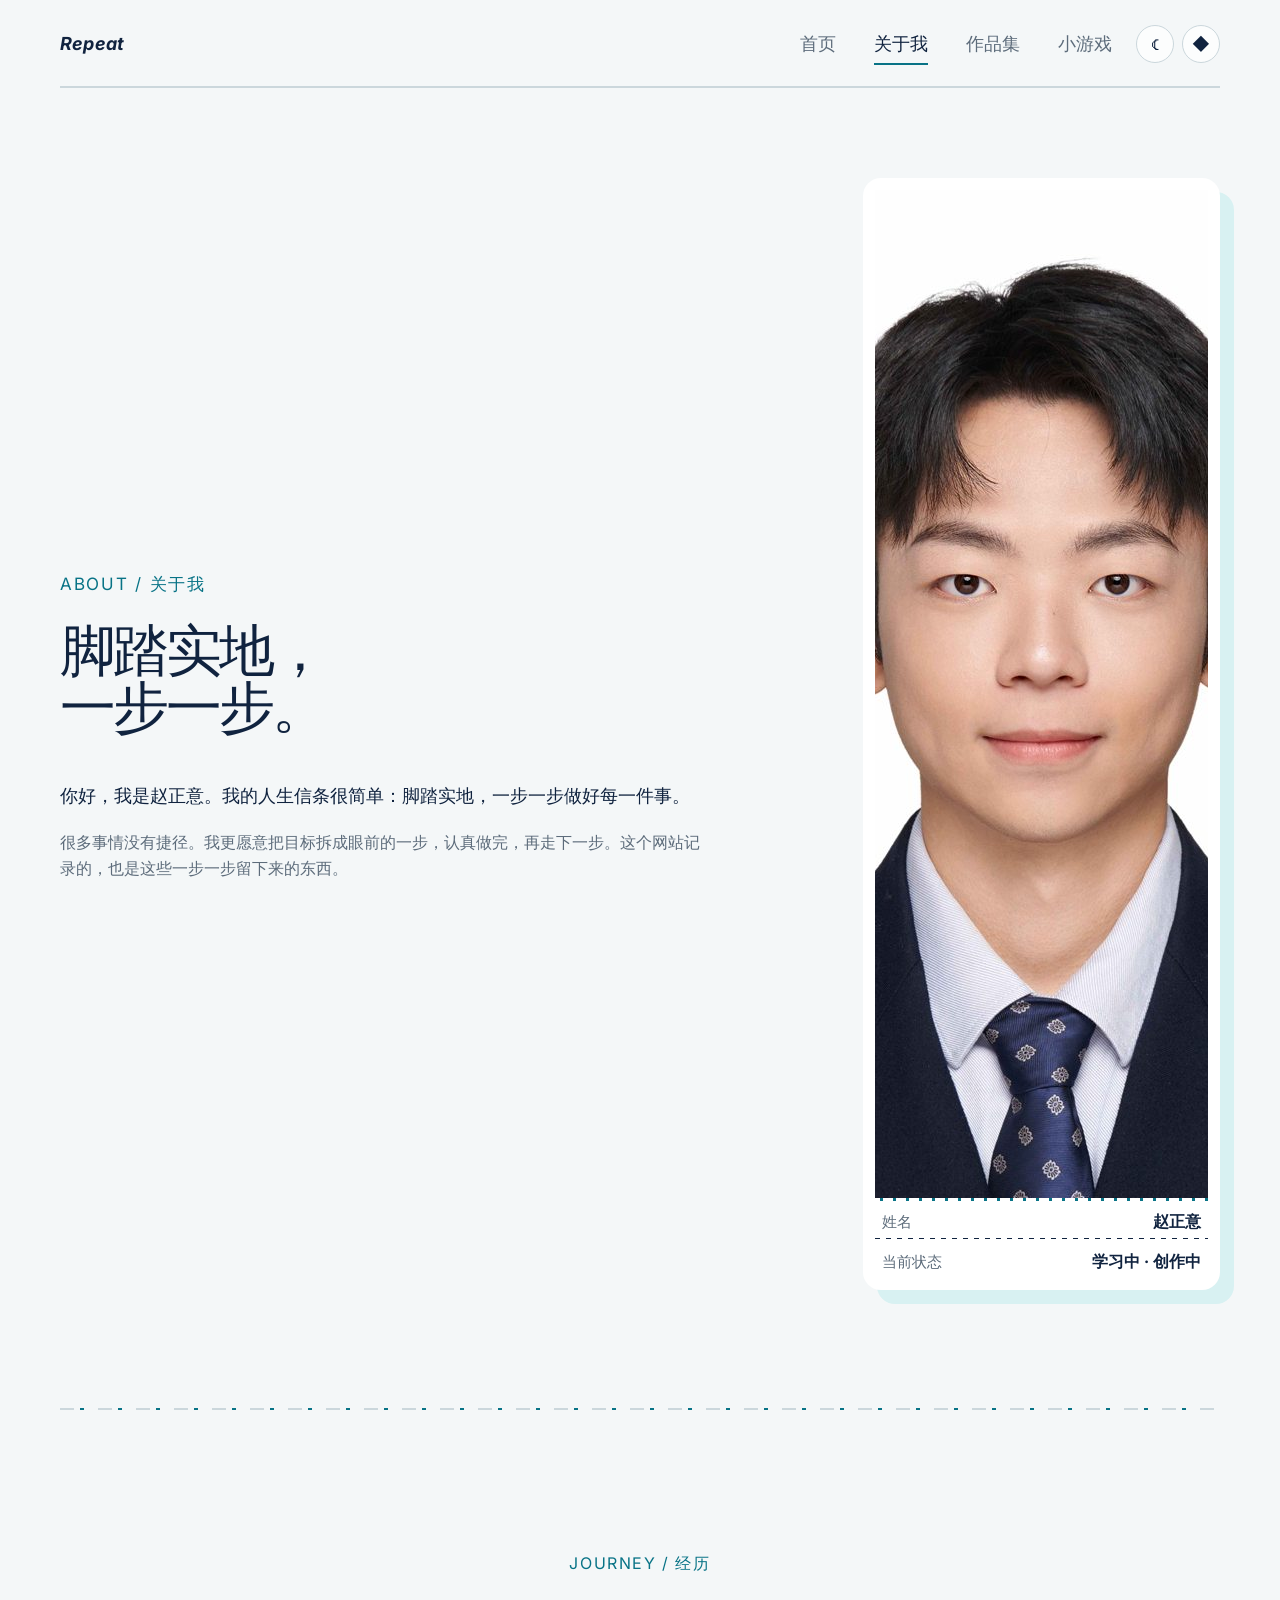
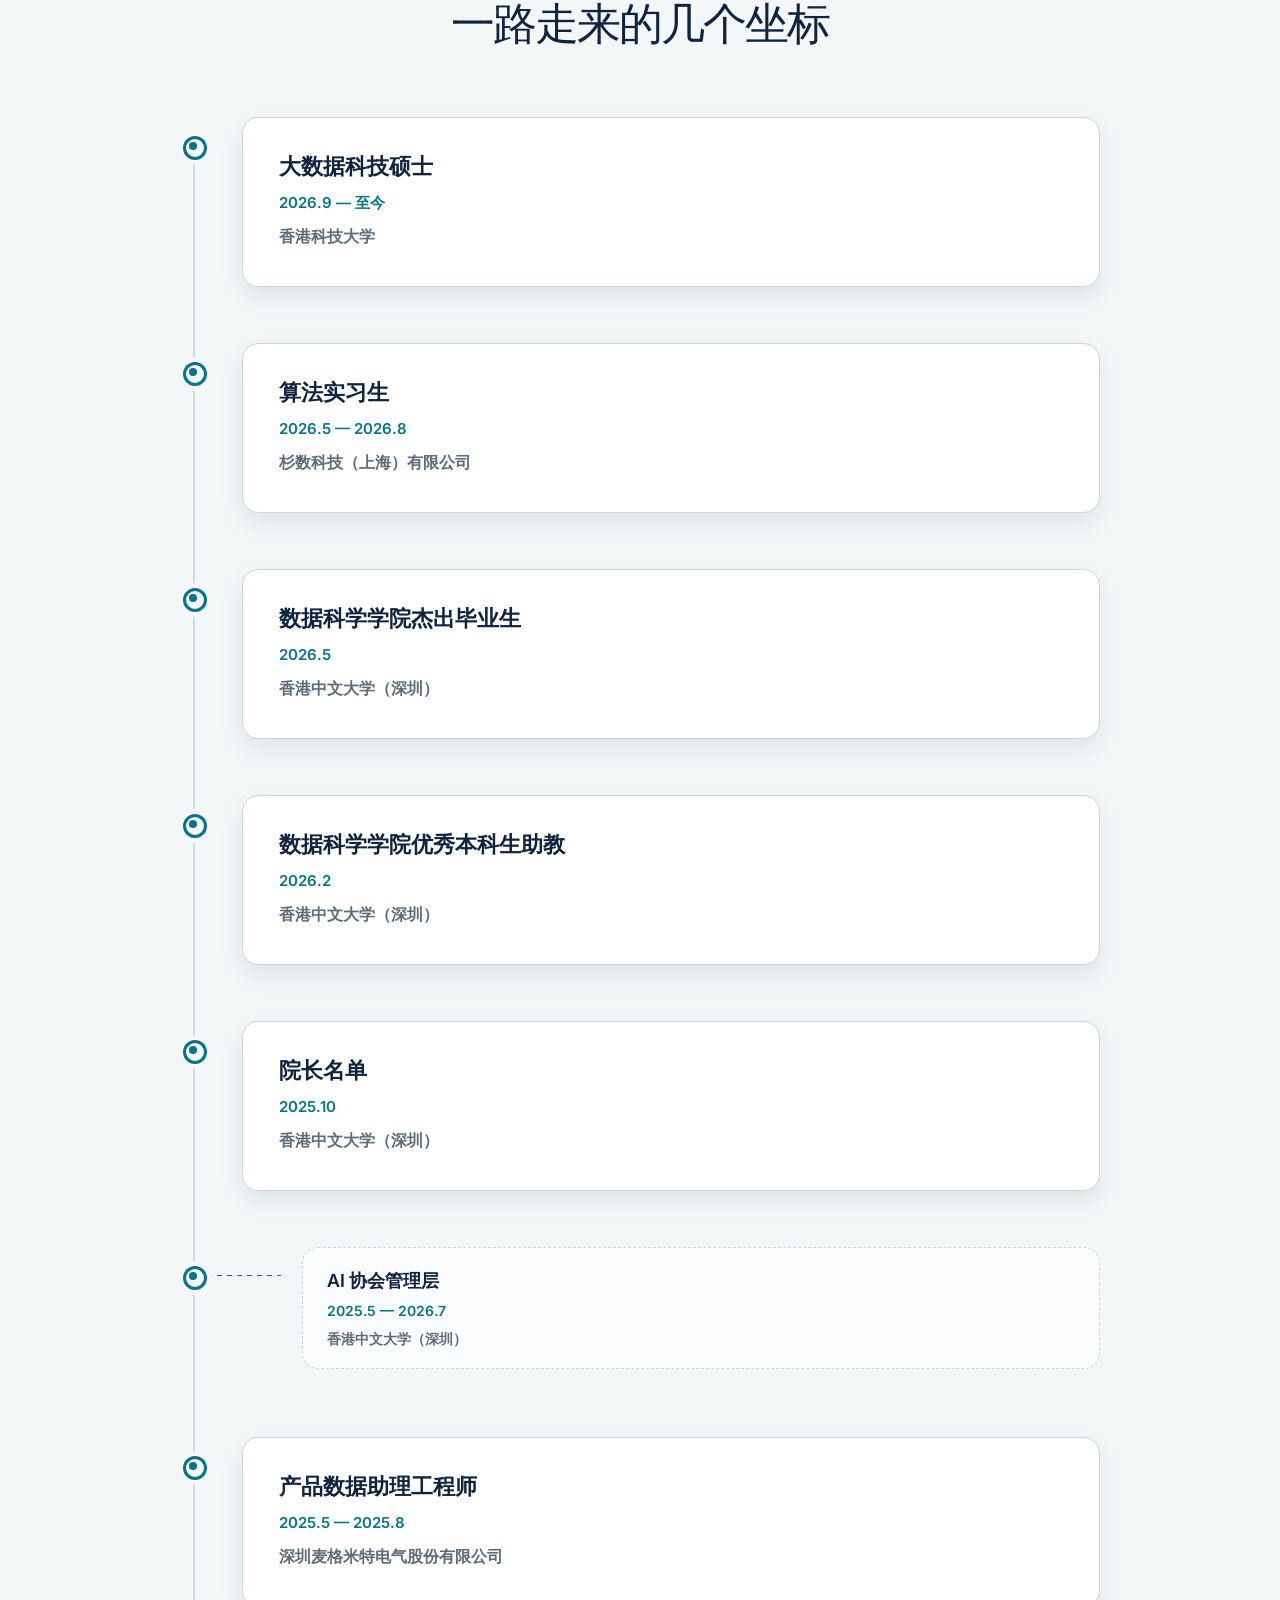
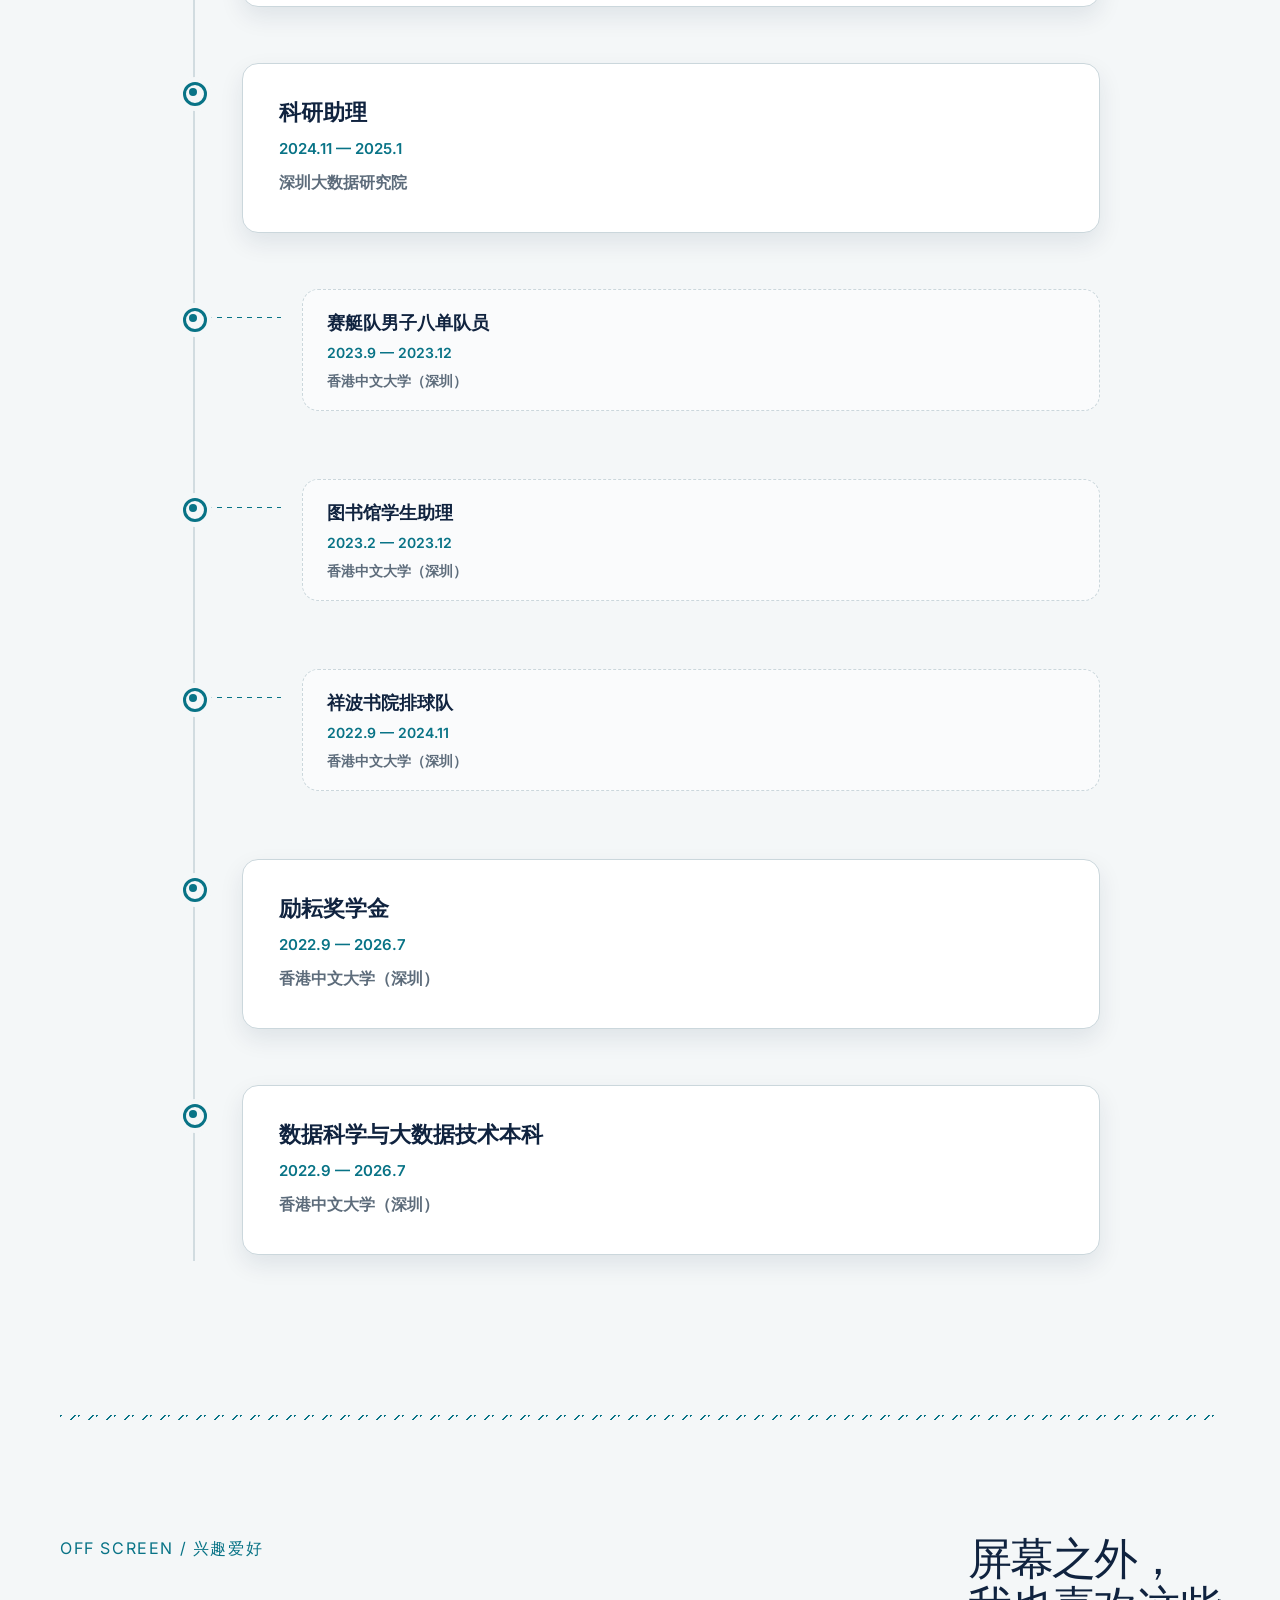
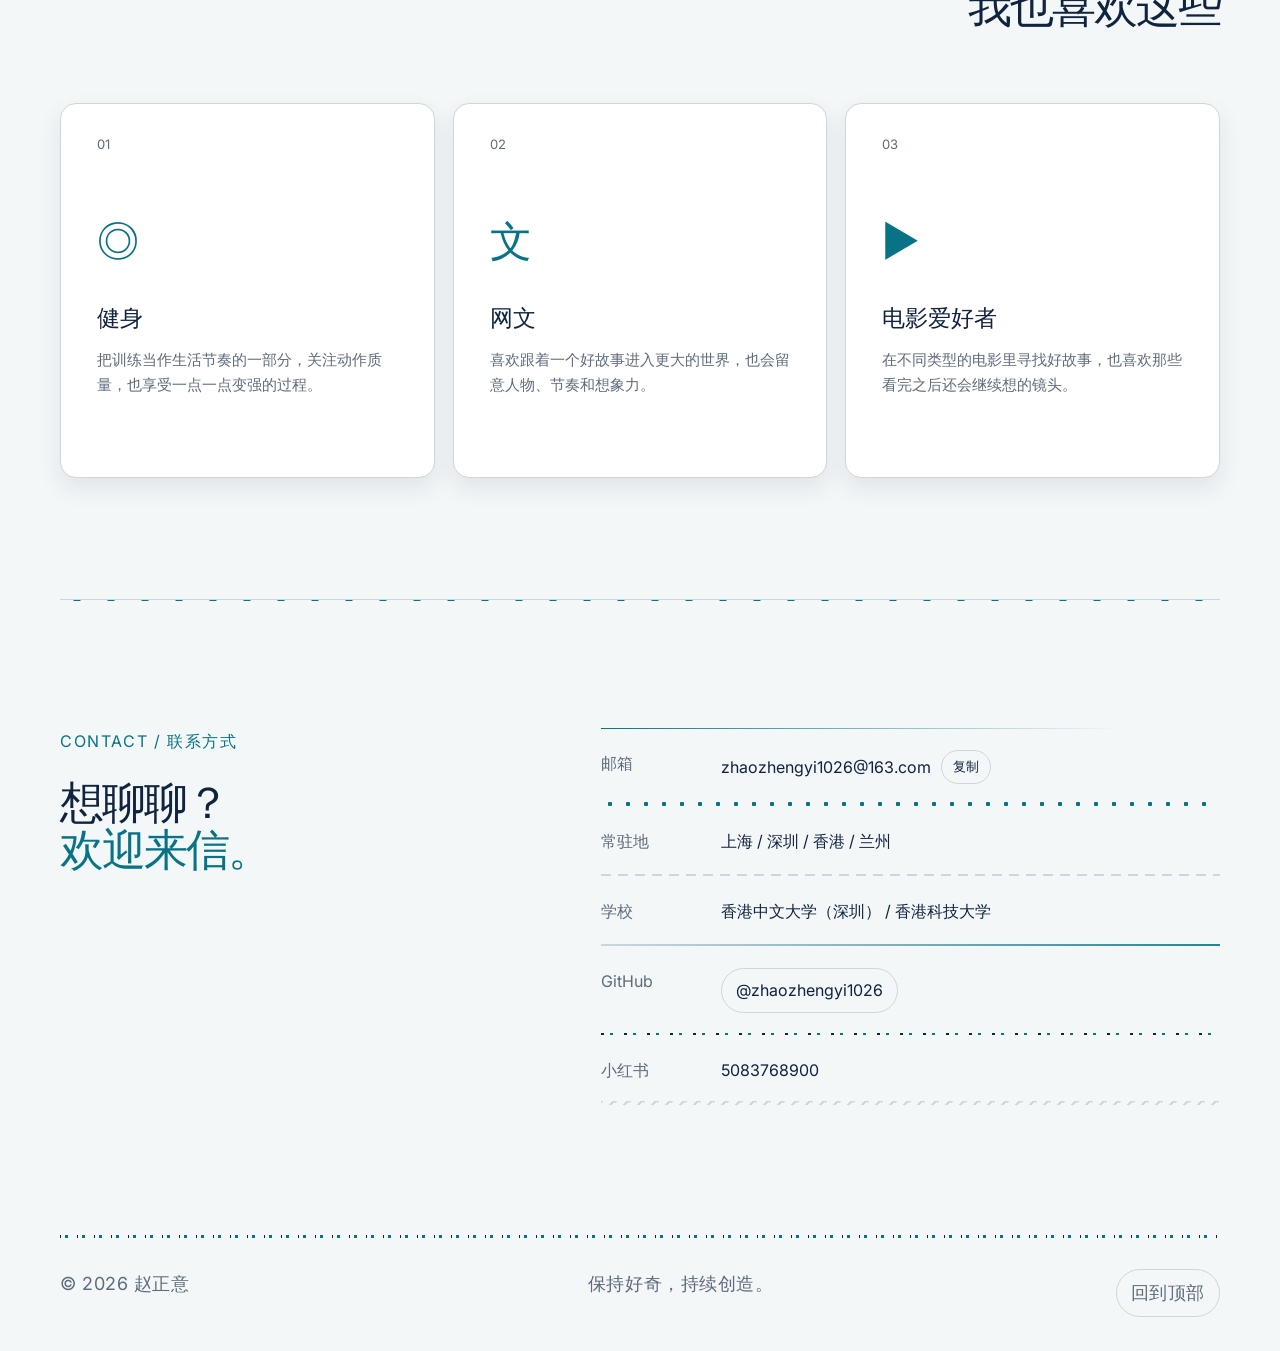
==== commit 3e96b768: "完善作品集、小游戏与网站视觉细节" ====
--- a/about.html
+++ b/about.html
@@ -5,11 +5,12 @@
   <meta name="viewport" content="width=device-width, initial-scale=1">
   <meta name="description" content="了解赵正意的简介、经历、兴趣与联系方式。">
   <title>关于我｜赵正意</title>
-  <script>document.documentElement.dataset.theme=localStorage.getItem('theme')||(matchMedia('(prefers-color-scheme: dark)').matches?'dark':'light');document.documentElement.dataset.style=localStorage.getItem('site-style')||'classic';</script>
+  <script>(()=>{const root=document.documentElement;let theme;let style;try{theme=localStorage.getItem('theme');style=localStorage.getItem('site-style');}catch(error){}root.dataset.theme=theme||(matchMedia('(prefers-color-scheme: dark)').matches?'dark':'light');root.dataset.style=style||'classic';})();</script>
   <link rel="preconnect" href="https://fonts.googleapis.com">
   <link rel="preconnect" href="https://fonts.gstatic.com" crossorigin>
   <link href="https://fonts.googleapis.com/css2?family=Inter:wght@400;500;600;700&amp;display=swap" rel="stylesheet">
   <link rel="stylesheet" href="assets/css/style.css">
+  <link rel="icon" href="images/life-avatar-favicon.jpg" type="image/jpeg">
 </head>
 <body>
   <a class="skip-link" href="#main">跳到主要内容</a>
@@ -17,9 +18,9 @@
     <a class="brand" href="index.html" aria-label="返回首页"><span class="brand-mark">Repeat</span></a>
     <div class="header-actions">
       <nav id="site-nav" class="site-nav" aria-label="主导航">
-        <a href="index.html">首页</a><a class="active" href="about.html" aria-current="page">关于我</a><a href="portfolio.html">作品集</a>
+        <a href="index.html">首页</a><a class="active" href="about.html" aria-current="page">关于我</a><a href="portfolio.html">作品集</a><a href="game.html">小游戏</a>
       </nav>
-      <div class="display-controls" aria-label="显示设置">
+      <div class="display-controls" role="group" aria-label="显示设置">
         <button class="theme-toggle" type="button" aria-label="切换深色模式" aria-pressed="false"><span aria-hidden="true">☾</span></button>
         <button class="style-toggle" type="button" aria-label="切换抽象派风格" aria-pressed="false" title="切换抽象派风格"><span aria-hidden="true">◆</span></button>
       </div>
@@ -36,7 +37,7 @@
         <p>很多事情没有捷径。我更愿意把目标拆成眼前的一步，认真做完，再走下一步。这个网站记录的，也是这些一步一步留下来的东西。</p>
       </div>
       <aside class="profile-card reveal" data-delay="1">
-        <img class="id-photo" src="images/%E8%AF%81%E4%BB%B6%E7%85%A7.jpg" alt="赵正意的证件照">
+        <img class="id-photo" src="images/profile-photo-720.jpg" width="720" height="1008" alt="赵正意的证件照" decoding="async">
         <div><p>姓名</p><strong>赵正意</strong></div>
         <div><p>当前状态</p><strong>学习中 · 创作中</strong></div>
       </aside>
--- a/assets/css/style.css
+++ b/assets/css/style.css
@@ -1,9 +1,9 @@
 :root {
   --paper: #f4f7f8;
   --ink: #10233f;
-  --muted: #667485;
+  --muted: #5d6c7b;
   --line: #cbd7dc;
-  --accent: #0e91a5;
+  --accent: #087386;
   --accent-light: #d8f1f2;
   --white: #fff;
   --display: "Inter", -apple-system, BlinkMacSystemFont, "Segoe UI", "PingFang SC", "Microsoft YaHei", sans-serif;
@@ -30,7 +30,7 @@
   --ink: #151513;
   --muted: #5d584d;
   --line: #151513;
-  --accent: #f0531c;
+  --accent: #8f2f10;
   --accent-light: #f4c020;
   --white: #fffdf6;
   --display: "Microsoft YaHei", "PingFang SC", "Hiragino Sans GB", "Noto Sans CJK SC", sans-serif;
@@ -58,7 +58,7 @@
 button { font: inherit; }
 ::selection { color: var(--ink); background: var(--accent-light); }
 :focus-visible { outline: 3px solid var(--accent); outline-offset: 4px; }
-.skip-link { position: fixed; top: 12px; left: 12px; z-index: 99; padding: 8px 14px; background: var(--ink); color: white; transform: translateY(-150%); }
+.skip-link { position: fixed; top: 12px; left: 12px; z-index: 99; padding: 8px 14px; background: var(--ink); color: var(--paper); transform: translateY(-150%); }
 .skip-link:focus { transform: none; }
 .section-shell { width: var(--shell); margin-inline: auto; }
 
@@ -80,76 +80,80 @@
 .style-toggle:hover > span:first-child { transform: rotate(45deg); }
 .menu-button { display: none; border: 0; color: var(--ink); background: transparent; cursor: pointer; }
 
-.header-manifesto { flex-basis: 100%; margin: 0; padding: 12px 0 18px; font-size: clamp(14px, 1.35vw, 16px); font-style: italic; line-height: 1.7; opacity: .62; }
-
-.eyebrow, .section-kicker { margin: 0 0 24px; font-family: var(--utility); font-size: 12px; letter-spacing: .1em; }
-.eyebrow { display: flex; justify-content: space-between; max-width: 515px; padding-bottom: 12px; color: var(--muted); font-size: 17px; }
-.section-kicker { color: var(--accent); font-size: 17px; }
+.header-manifesto { flex-basis: 100%; margin: 0; padding: 12px 0 18px; font-size: clamp(14px, 1.35vw, 16px); font-style: italic; line-height: 1.7; opacity: .68; }
+
+.eyebrow, .section-kicker { margin: 0 0 24px; font-family: var(--utility); font-size: 16px; letter-spacing: .1em; }
+.eyebrow { display: flex; justify-content: space-between; max-width: 515px; padding-bottom: 12px; color: var(--muted); }
+.section-kicker { color: var(--accent); }
 .hero { position: relative; min-height: calc(100vh - 88px); display: grid; grid-template-columns: 1.08fr .82fr; gap: 9vw; align-items: center; padding-block: 80px; }
-.hero h1 { display: flex; align-items: baseline; margin: 0; font-family: var(--display); font-size: clamp(56px, 7vw, 100px); font-weight: 400; line-height: .95; letter-spacing: -.06em; white-space: nowrap; }
+.hero h1 { display: flex; align-items: baseline; margin: 0; font-family: var(--display); font-size: clamp(56px, 6vw, 80px); font-weight: 400; line-height: .95; letter-spacing: -.06em; white-space: nowrap; }
 .hero-repeat { color: var(--ink); font-style: italic; font-weight: 700; }
-.hero-name { margin-left: .18em; color: var(--accent); font-size: .34em; font-weight: 500; letter-spacing: -.04em; }
+.hero-name { margin-left: .18em; color: var(--accent); font-size: .32em; font-weight: 500; letter-spacing: -.04em; }
 .role-list { display: flex; gap: 0; margin: 34px 0 25px; }
-.role-list span { padding: 3px 19px; border-left: 1px solid var(--line); font-size: 17px; letter-spacing: .06em; }
+.role-list span { padding: 3px 19px; border-left: 1px solid var(--line); font-size: 16px; letter-spacing: .06em; }
 .role-list span:first-child { padding-left: 0; border-left: 0; }
-.hero-intro { max-width: 500px; color: var(--muted); font-size: 17px; }
+.hero-intro { max-width: 500px; color: var(--muted); font-size: 16px; }
 .hero-actions { display: flex; align-items: center; gap: 34px; margin-top: 35px; }
 .button { display: inline-flex; align-items: center; justify-content: center; min-width: 180px; padding: 16px 24px; border-radius: 999px; transition: transform .25s ease, background .25s ease; }
-.hero-actions .button, .hero-actions .text-link { font-size: 21px; }
+.hero-actions .button, .hero-actions .text-link { font-size: 18px; }
 .hero-actions .button, .hero-actions .text-link { width: 210px; min-width: 210px; height: 58px; padding: 0 24px; }
 .hero-actions .text-link { border-color: rgba(255,255,255,.9); color: var(--ink); background: rgba(255,255,255,.08); box-shadow: inset 0 1px 0 rgba(255,255,255,.35), 0 8px 24px rgba(16,35,63,.08); backdrop-filter: blur(10px); }
 .hero-actions .text-link:hover { border-color: #fff; color: var(--ink); background: rgba(255,255,255,.2); }
 .button:hover { transform: translateY(-3px); }
-.button-primary { background: var(--ink); color: white; }
+.button-primary { color: var(--paper); background: var(--ink); }
 .button-primary:hover { background: var(--accent); }
 .text-link { display: inline-flex; align-items: center; justify-content: center; padding: 11px 18px; border: 1px solid var(--line); border-radius: 999px; font-size: 14px; transition: color .2s ease, border-color .2s ease, background .2s ease, transform .2s ease; }
 .text-link:hover { border-color: var(--accent); color: var(--accent); background: var(--accent-light); transform: translateY(-2px); }
 .hero-portrait { justify-self: end; width: min(100%, 420px); }
 .portrait-frame { position: relative; padding: 12px; border-radius: 18px; background: var(--white); box-shadow: 18px 18px 0 var(--accent-light); transform: rotate(1.5deg); }
 .portrait-frame img { width: 100%; height: auto; object-fit: contain; }
-.coordinate { display: flex; justify-content: space-between; margin-top: 20px; color: var(--muted); font-family: var(--utility); font-size: 10px; letter-spacing: .1em; }
-.journey-line { position: absolute; bottom: 18px; left: 0; width: 100%; height: 28px; overflow: hidden; }
-.journey-line::before { content: ""; position: absolute; top: 9px; right: 0; left: 0; height: 10px; background: radial-gradient(circle, var(--accent) 0 3px, transparent 3.5px) left center / 26px 10px repeat-x; }
-.journey-line::after { content: ""; position: absolute; z-index: 1; top: 7px; left: 0; width: 0; height: 14px; background: var(--paper); animation: eat-dots 100s linear infinite; }
-.journey-line span { position: absolute; z-index: 2; top: 2px; left: 0; width: 24px; height: 24px; animation: pacman-travel 100s linear infinite; }
-.journey-line span::before { content: ""; position: absolute; inset: 0; border-radius: 50%; background: conic-gradient(#f4c542 0 56deg, transparent 56deg 124deg, #f4c542 124deg 360deg); animation: pacman-chomp .5s steps(2, end) infinite; }
-.journey-line span::after { content: ""; position: absolute; top: 4px; right: 8px; width: 3px; height: 3px; border-radius: 50%; background: var(--ink); }
+.coordinate { display: flex; justify-content: space-between; margin-top: 20px; color: var(--muted); font-family: var(--utility); font-size: 13px; letter-spacing: .1em; }
+.journey-line { position: absolute; z-index: 4; bottom: 18px; left: 0; width: 100%; height: 30px; overflow: hidden; pointer-events: none; }
+.journey-line::before { content: ""; position: absolute; top: 9px; right: 0; left: 0; height: 10px; background: radial-gradient(circle, var(--accent) 0 3px, transparent 3.5px) left center / 26px 10px repeat-x; animation: eat-dots 100s linear infinite; will-change: clip-path; }
+.journey-line.is-scripted::before { display: none; }
+.journey-dot { position: absolute; z-index: 1; top: 11px; width: 6px; height: 6px; border-radius: 50%; background: var(--accent); opacity: 1; transform: translateX(-50%) scale(1); transition: opacity .16s ease, transform .16s ease; }
+.journey-dot.eaten { opacity: 0; transform: translateX(-50%) scale(.2); }
+.journey-pacman { position: absolute; z-index: 4; top: 3px; left: 8px; display: block; width: 24px; height: 24px; opacity: 1; visibility: visible; filter: drop-shadow(0 2px 3px rgba(16,35,63,.28)); animation: pacman-travel 100s linear infinite; }
+.journey-line.is-scripted .journey-pacman { left: 8px; animation: none; will-change: transform; }
+.journey-pacman::before { content: ""; position: absolute; inset: 0; border-radius: 50%; background: conic-gradient(#f4c542 0 56deg, transparent 56deg 124deg, #f4c542 124deg 360deg); animation: pacman-chomp .5s steps(2, end) infinite; }
+.journey-pacman.is-confused::before { animation: pacman-chomp .5s steps(2, end) infinite, pacman-notice .65s ease-in-out; }
+.journey-pacman::after { content: ""; position: absolute; top: 4px; right: 8px; width: 3px; height: 3px; border-radius: 50%; background: #10233f; }
 @keyframes pacman-travel {
-  0% { left: 0; transform: scaleX(1); }
-  48% { left: calc(100% - 24px); transform: scaleX(1); }
-  50% { left: calc(100% - 24px); transform: scaleX(-1); }
-  98%, 100% { left: 0; transform: scaleX(-1); }
+  0% { left: 8px; transform: scaleX(1); }
+  48% { left: calc(100% - 32px); transform: scaleX(1); }
+  50% { left: calc(100% - 32px); transform: scaleX(-1); }
+  98%, 100% { left: 8px; transform: scaleX(-1); }
 }
 @keyframes eat-dots {
-  0% { left: 0; width: 0; }
-  48%, 49.9% { left: 0; width: 100%; }
-  50% { left: 100%; width: 0; }
-  98%, 100% { left: 0; width: 100%; }
+  0% { clip-path: inset(0 0 0 0); }
+  48%, 49.9% { clip-path: inset(0 0 0 100%); }
+  50%, 50.1% { clip-path: inset(0 0 0 0); }
+  98%, 99.9% { clip-path: inset(0 100% 0 0); }
+  100% { clip-path: inset(0 0 0 0); }
 }
 @keyframes pacman-chomp {
   50% { background: conic-gradient(#f4c542 0 78deg, transparent 78deg 102deg, #f4c542 102deg 360deg); }
 }
+@keyframes pacman-notice { 25% { transform: rotate(-16deg) scale(.92); } 55% { transform: rotate(13deg) scale(1.06); } 82% { transform: rotate(-7deg); } }
 
 .home-projects { display: grid; grid-template-columns: .95fr 1.05fr; gap: 5vw; padding-block: 130px; }
-.section-heading h2, .sticky-heading h2, .contact h2 { margin: 0 0 28px; font-family: var(--display); font-size: clamp(42px, 5.2vw, 72px); font-weight: 400; line-height: 1.08; letter-spacing: -.045em; }
-.home-projects .section-heading h2 { font-size: clamp(22px, 3vw, 42px); font-style: italic; font-weight: 700; white-space: nowrap; }
-.project-preview { }
+.section-heading h2, .sticky-heading h2, .contact h2 { margin: 0 0 28px; font-family: var(--display); font-size: clamp(32px, 4vw, 44px); font-weight: 400; line-height: 1.08; letter-spacing: -.045em; }
+.home-projects .section-heading h2 { font-size: clamp(26px, 2.7vw, 38px); font-style: italic; font-weight: 700; white-space: nowrap; }
 .preview-card { display: grid; grid-template-columns: 45px minmax(100px, 140px) minmax(0, 1fr); gap: 18px; align-items: center; min-height: 160px; margin-top: 10px; padding: 25px 16px; border: 1px solid var(--line); border-radius: 14px; transition: padding .25s ease, background .25s ease; }
 .preview-card:hover { padding-inline: 18px; background: var(--white); }
 .preview-card-main { min-height: 235px; }
-.preview-index, .preview-card p { color: var(--muted); font-family: var(--utility); font-size: 11px; }
+.preview-index, .preview-card p { color: var(--muted); font-family: var(--utility); font-size: 13px; }
 .preview-thumbnail { width: 100%; aspect-ratio: 16 / 10; border: 1px solid var(--line); border-radius: 10px; object-fit: cover; box-shadow: 5px 5px 0 var(--accent-light); transition: transform .3s ease, box-shadow .3s ease; }
 .preview-card:hover .preview-thumbnail { box-shadow: 7px 7px 0 var(--accent-light); transform: translateY(-2px) scale(1.02); }
-.preview-card h3 { margin: 2px 0; font-family: var(--display); font-size: clamp(23px, 3vw, 36px); font-weight: 400; }
-.preview-card div > span { color: var(--muted); font-size: 13px; }
+.preview-card h3 { margin: 2px 0; font-family: var(--display); font-size: clamp(22px, 2.5vw, 28px); font-weight: 400; }
+.preview-card div > span { color: var(--muted); font-size: 14px; }
 
 .about-hero { display: grid; grid-template-columns: 1.3fr .7fr; gap: 11vw; align-items: center; min-height: 700px; padding-block: 90px 120px; }
 .about-statement h1, .portfolio-header h1 { margin: 0 0 45px; max-width: 880px; font-family: var(--display); font-weight: 400; line-height: 1.02; letter-spacing: -.055em; }
-.about-statement h1 { font-size: clamp(46px, 5.5vw, 76px); }
-.portfolio-header h1 { font-size: clamp(46px, 5.5vw, 76px); }
+.about-statement h1, .portfolio-header h1 { font-size: clamp(40px, 4.8vw, 56px); }
 .about-statement .section-kicker { font-size: 17px; }
 .about-statement > p:not(.section-kicker) { max-width: 650px; color: var(--muted); }
-.about-statement .lead { color: var(--ink) !important; font-size: 20px; }
+.about-statement .lead { color: var(--ink) !important; font-size: 18px; }
 .profile-card { align-self: end; padding: 12px; border-radius: 18px; background: var(--white); box-shadow: 14px 14px 0 var(--accent-light); transform: rotate(1deg); transition: transform .25s ease, box-shadow .25s ease; }
 .profile-card:hover { box-shadow: 10px 12px 0 var(--accent-light), var(--shadow-soft); transform: rotate(.35deg) translateY(-3px); }
 .profile-card img { width: 100%; aspect-ratio: 1; object-fit: cover; }
@@ -159,7 +163,7 @@
 
 .timeline-section { padding-block: 140px; }
 .sticky-heading { margin-bottom: 70px; text-align: center; }
-.sticky-heading h2 { margin-inline: auto; font-size: clamp(32px, 4vw, 52px); white-space: nowrap; }
+.sticky-heading h2 { margin-inline: auto; font-size: clamp(32px, 4vw, 44px); white-space: nowrap; }
 .timeline { position: relative; width: min(920px, 100%); margin: 0 auto; padding: 0; list-style: none; }
 .timeline::before { content: ""; position: absolute; top: 14px; bottom: 14px; left: 13px; width: 2px; background: linear-gradient(180deg, var(--line) 0 38%, var(--accent) 48% 52%, var(--line) 62% 100%); background-size: 2px 300%; opacity: .85; animation: divider-flow-vertical 100s linear infinite; }
 .timeline li { position: relative; min-height: 190px; padding: 0 0 56px 62px; }
@@ -168,14 +172,13 @@
 .timeline li::after { content: ""; position: absolute; z-index: 2; top: 25px; left: 9px; width: 8px; height: 8px; border-radius: 50%; background: var(--accent); }
 .timeline-card { min-height: 170px; padding: 30px 36px; border: 1px solid var(--line); border-radius: 16px; background: var(--white); box-shadow: 0 10px 24px rgba(16, 35, 63, .09); transition: transform .25s ease, border-color .25s ease, box-shadow .25s ease; }
 .timeline-card:hover { border-color: color-mix(in srgb, var(--accent) 55%, var(--line)); box-shadow: var(--shadow-soft); transform: translateY(-3px); }
-.timeline time { display: block; margin: 6px 0 8px; color: var(--accent); font-family: var(--utility); font-size: 16px; font-weight: 600; }
-.timeline h3 { margin: 0; font-family: var(--display); font-size: 25px; font-weight: 700; }
+.timeline time { display: block; margin: 6px 0 8px; color: var(--accent); font-family: var(--utility); font-size: 15px; font-weight: 600; }
+.timeline h3 { margin: 0; font-family: var(--display); font-size: 22px; font-weight: 700; }
 .timeline p { max-width: 700px; margin: 0; color: var(--muted); font-weight: 700; }
-.timeline-card > span { display: inline-block; margin-top: 18px; padding: 3px 11px; border: 1px solid var(--accent); border-radius: 999px; color: var(--accent); font-size: 12px; }
 .timeline-item-compact { padding-left: 104px !important; }
 .timeline-item-compact .timeline-card { min-height: 0; margin-left: 18px; padding: 18px 24px; border-style: dashed; background: rgba(255,255,255,.5); box-shadow: none; }
 .timeline-item-compact .timeline-card::before { content: ""; position: absolute; top: 28px; left: 27px; width: 74px; height: 1px; background: repeating-linear-gradient(90deg, var(--accent) 0 5px, transparent 5px 10px); background-size: 20px 1px; animation: compact-connector 100s linear infinite; }
-.timeline-item-compact h3 { font-size: 19px; font-weight: 600; }
+.timeline-item-compact h3 { font-size: 18px; font-weight: 600; }
 .timeline-item-compact time { margin-block: 3px 5px; font-size: 14px; }
 .timeline-item-compact p { font-size: 14px; }
 @keyframes compact-connector { to { background-position: 400px 0; } }
@@ -185,10 +188,10 @@
 .interest-grid { display: grid; grid-template-columns: repeat(3, 1fr); gap: 18px; margin-top: 45px; }
 .interest-card { display: flex; flex-direction: column; width: 100%; min-height: 0; aspect-ratio: 1; padding: 30px 36px; border: 1px solid var(--line); border-radius: 16px; background: var(--white); box-shadow: 0 10px 24px rgba(16, 35, 63, .09); font-family: var(--body); transition: transform .25s ease, border-color .25s ease, box-shadow .25s ease; }
 .interest-card:hover { border-color: color-mix(in srgb, var(--accent) 55%, var(--line)); }
-.interest-card > span { color: var(--muted); font-family: var(--utility); font-size: 11px; }
-.interest-icon { margin: 50px 0 25px; color: var(--accent); font-family: var(--display); font-size: 50px; }
-.interest-card h3 { margin: 0 0 10px; font-family: var(--display); font-size: 30px; font-weight: 400; }
-.interest-card p { margin: 0; color: var(--muted); font-size: 14px; }
+.interest-card > span { color: var(--muted); font-family: var(--utility); font-size: 13px; }
+.interest-icon { margin: 50px 0 25px; color: var(--accent); font-family: var(--display); font-size: 42px; }
+.interest-card h3 { margin: 0 0 10px; font-family: var(--display); font-size: 23px; font-weight: 400; }
+.interest-card p { margin: 0; color: var(--muted); font-size: 15px; }
 
 .contact { display: grid; grid-template-columns: .8fr 1.2fr; gap: 10vw; padding-block: 130px; }
 .contact h2 span { color: var(--accent); }
@@ -205,13 +208,13 @@
 .portfolio-header { display: grid; grid-template-columns: 1fr .35fr; column-gap: 5vw; align-items: end; margin-bottom: 100px; }
 .portfolio-header .section-kicker { grid-column: 1 / -1; }
 .portfolio-header h1 { margin-bottom: 0; }
-.portfolio-header > p:last-child { padding-bottom: 12px; color: var(--muted); }
-.portfolio-grid { display: grid; grid-template-columns: repeat(3, 1fr); gap: 26px; }
-.work-card-wide { grid-column: auto; width: 100%; }
+.portfolio-header > p:last-child { padding-bottom: 12px; color: var(--muted); font-size: 16px; }
+.portfolio-grid { display: grid; grid-template-columns: repeat(2, minmax(0, 1fr)); gap: 70px 34px; }
 .work-card { min-width: 0; transition: transform .25s ease, filter .25s ease; }
 .work-card:hover { transform: translateY(-4px); filter: drop-shadow(0 14px 18px rgba(16, 35, 63, .09)); }
 .work-card:nth-child(2):hover { transform: translateY(-4px) rotate(.2deg); }
 .work-card:nth-child(3):hover { transform: translateY(-4px) rotate(-.2deg); }
+.work-card:nth-child(4):hover { transform: translateY(-4px) rotate(.15deg); }
 .work-carousel { position: relative; overflow: hidden; border: 1px solid var(--line); border-radius: 18px; background: var(--white); }
 .carousel-track { position: relative; aspect-ratio: 16 / 10; }
 .carousel-slide { position: absolute; inset: 0; width: 100%; padding: 0; border: 0; background: transparent; opacity: 0; pointer-events: none; cursor: zoom-in; transform: translateX(14px); transition: opacity .35s ease, transform .35s ease; }
@@ -220,8 +223,8 @@
 .project-screenshot { width: 100%; height: 100%; object-fit: cover; transition: transform .5s ease; }
 .carousel-slide:hover .project-screenshot { transform: scale(1.015); }
 .carousel-slide:hover .image-placeholder { transform: scale(1.015); }
-.carousel-control { position: absolute; z-index: 3; top: 50%; display: grid; place-items: center; width: 36px; height: 36px; padding: 0; border: 1px solid rgba(255,255,255,.72); border-radius: 50%; color: #fff; background: rgba(16,35,63,.62); cursor: pointer; transform: translateY(-50%); transition: background .2s ease, transform .2s ease; }
-.carousel-control:hover { background: var(--accent); transform: translateY(-50%) scale(1.05); }
+.carousel-control { position: absolute; z-index: 3; top: 50%; display: grid; place-items: center; width: 36px; height: 36px; padding: 0; border: 1px solid rgba(255,255,255,.82); border-radius: 50%; color: #fff; background: rgba(16,35,63,.72); cursor: pointer; transform: translateY(-50%); transition: background .2s ease, transform .2s ease; }
+.carousel-control:hover { color: var(--paper); background: var(--accent); transform: translateY(-50%) scale(1.05); }
 .carousel-prev { left: 12px; }.carousel-next { right: 12px; }
 .carousel-dots { position: absolute; z-index: 3; right: 0; bottom: 12px; left: 0; display: flex; justify-content: center; gap: 7px; }
 .carousel-dots button { width: 8px; height: 8px; padding: 0; border: 0; border-radius: 50%; background: rgba(255,255,255,.66); box-shadow: 0 0 0 1px rgba(16,35,63,.25); cursor: pointer; transition: width .2s ease, background .2s ease; }
@@ -230,8 +233,8 @@
 .image-placeholder { position: relative; display: grid; place-items: center; aspect-ratio: 16 / 10; overflow: hidden; color: var(--ink); background: repeating-linear-gradient(135deg, #d9eef0 0, #d9eef0 2px, #eaf6f6 2px, #eaf6f6 20px); transition: transform .5s ease; }
 .work-image:hover .image-placeholder { transform: scale(1.015); }
 .image-placeholder::before { content: ""; position: absolute; width: 33%; aspect-ratio: 1; border: 1px solid var(--accent); border-radius: 50%; }
-.image-placeholder span, .image-placeholder small { position: absolute; font-family: var(--utility); font-size: 10px; letter-spacing: .08em; }.image-placeholder span { top: 25px; left: 25px; }.image-placeholder small { right: 25px; bottom: 25px; }
-.image-placeholder strong { font-family: var(--display); font-size: clamp(70px, 11vw, 160px); font-weight: 400; }
+.image-placeholder span, .image-placeholder small { position: absolute; font-family: var(--utility); font-size: 12px; letter-spacing: .08em; }.image-placeholder span { top: 25px; left: 25px; }.image-placeholder small { right: 25px; bottom: 25px; }
+.image-placeholder strong { font-family: var(--display); font-size: clamp(56px, 8vw, 96px); font-weight: 400; }
 .image-placeholder.alternate { background: #dce5ef; }.image-placeholder.warm { background: #ece8de; }
 .image-placeholder.detail { background-image: radial-gradient(circle at 25% 30%, color-mix(in srgb, var(--accent) 34%, transparent), transparent 30%), repeating-linear-gradient(45deg, color-mix(in srgb, var(--line) 55%, transparent) 0 1px, transparent 1px 18px); }
 .work-meta { display: flex; justify-content: space-between; align-items: center; padding-top: 20px; }
@@ -318,6 +321,7 @@
 .work-card:nth-child(1) .work-meta { background-image: linear-gradient(90deg, var(--accent), transparent); background-size: 200% 2px; }
 .work-card:nth-child(2) .work-meta { background-image: radial-gradient(circle, var(--ink) 0 2px, transparent 2.5px); background-size: 21px 4px; }
 .work-card:nth-child(3) .work-meta { background-image: repeating-linear-gradient(90deg, var(--accent) 0 8px, transparent 8px 15px); background-size: auto 2px; }
+.work-card:nth-child(4) .work-meta { background-image: repeating-radial-gradient(circle at 4px 1px, var(--ink) 0 1px, transparent 1.5px 11px); background-size: 22px 3px; }
 .work-meta {
   background-position: 0 0; background-repeat: repeat-x;
   animation: divider-work 100s linear infinite;
@@ -347,27 +351,6 @@
 .reveal[data-delay="1"] { transition-delay: .12s; }.reveal[data-delay="2"] { transition-delay: .24s; }
 .reveal.visible { opacity: 1; transform: none; }
 .interest-card.reveal.visible:hover { z-index: 2; box-shadow: var(--shadow-soft); transform: translateY(-4px) scale(1.025); }
-
-/* Typography scale: based on the reference site's compact 15–56px hierarchy. */
-.eyebrow, .section-kicker { font-size: 16px; }
-.hero h1 { font-size: clamp(56px, 6vw, 80px); }
-.hero-name { font-size: .32em; }
-.role-list span, .hero-intro { font-size: 16px; }
-.hero-actions .button, .hero-actions .text-link { font-size: 18px; }
-.coordinate { font-size: 13px; }
-.section-heading h2, .sticky-heading h2, .contact h2 { font-size: clamp(32px, 4vw, 44px); }
-.home-projects .section-heading h2 { font-size: clamp(26px, 2.7vw, 38px); }
-.preview-index, .preview-card p { font-size: 13px; }
-.preview-card h3 { font-size: clamp(22px, 2.5vw, 28px); }
-.preview-card div > span { font-size: 14px; }
-.about-statement h1, .portfolio-header h1 { font-size: clamp(40px, 4.8vw, 56px); }
-.about-statement .lead { font-size: 18px; }
-.timeline h3 { font-size: 22px; }.timeline time { font-size: 15px; }
-.timeline-item-compact h3 { font-size: 18px; }.timeline-item-compact time, .timeline-item-compact p { font-size: 14px; }
-.interest-card > span { font-size: 13px; }.interest-icon { font-size: 42px; }.interest-card h3 { font-size: 23px; }.interest-card p { font-size: 15px; }
-.portfolio-header > p:last-child { font-size: 16px; }
-.image-placeholder span, .image-placeholder small { font-size: 12px; }
-.image-placeholder strong { font-size: clamp(56px, 8vw, 96px); }
 
 /* Home signature: layered light, cursor depth and restrained parallax. */
 .home-page .hero {
@@ -443,6 +426,65 @@
 html[data-theme="dark"] .image-placeholder.detail { background-image: radial-gradient(circle at 25% 30%, rgba(79,196,208,.24), transparent 30%), repeating-linear-gradient(45deg, rgba(168,181,192,.2) 0 1px, transparent 1px 18px); }
 html[data-theme="dark"] .home-page .hero::after { background: radial-gradient(circle 250px at var(--pointer-x) var(--pointer-y), rgba(113,222,226,.26), transparent 72%); }
 
+/* Bottle flip game */
+.game-page, .game-page button { font-family: var(--body); }
+.game-page main { overflow: clip; }
+.game-shell { padding-block: 56px 140px; }
+.game-toolbar { --game-status-size: 94px; position: sticky; z-index: 8; top: 8px; display: grid; grid-template-columns: minmax(0, 1fr) var(--game-status-size); align-items: stretch; gap: 14px; margin-bottom: 24px; }
+.game-hud { display: grid; grid-template-columns: repeat(3, 1fr); height: var(--game-status-size); border: 1px solid var(--line); border-radius: 18px; background: color-mix(in srgb, var(--paper) 88%, transparent); box-shadow: var(--shadow-soft); backdrop-filter: blur(14px); }
+.game-hud div { min-width: 0; padding: 16px 20px; border-left: 1px solid var(--line); }.game-hud div:first-child { border-left: 0; }
+.game-hud span { display: block; color: var(--muted); font-size: 14px; }.game-hud strong { display: block; overflow: hidden; margin-top: 3px; font-size: 22px; text-overflow: ellipsis; white-space: nowrap; }.game-hud strong span { display: inline; color: inherit; font-size: inherit; }
+.game-layout { display: grid; grid-template-columns: minmax(0, 1.5fr) minmax(280px, .62fr); gap: 26px; align-items: stretch; }
+.bottle-zone, .game-panel { border: 1px solid var(--line); border-radius: 20px; background: var(--white); box-shadow: 0 12px 28px rgba(16,35,63,.08); }
+.bottle-zone { position: relative; display: grid; grid-template-rows: auto minmax(0, 1fr); overflow: hidden; }
+.bottle-zone > header { display: flex; justify-content: space-between; gap: 30px; align-items: end; padding: 28px 30px 22px; border-bottom: 1px solid var(--line); }
+.bottle-zone h2, .game-panel h2 { margin: 2px 0 0; font-family: var(--display); font-size: 23px; }.bottle-zone header > p { max-width: 340px; margin: 0; color: var(--muted); font-size: 16px; text-align: right; }
+.game-label { margin: 0; color: var(--accent); font-family: var(--utility); font-size: 15px; font-weight: 600; letter-spacing: .08em; }
+.bottle-stage { position: relative; isolation: isolate; min-height: 540px; overflow: hidden; background: radial-gradient(circle at 50% 12%, color-mix(in srgb, var(--accent-light) 58%, transparent), transparent 38%), linear-gradient(180deg, color-mix(in srgb, var(--paper) 35%, transparent), color-mix(in srgb, var(--accent-light) 26%, transparent)); }
+.bottle-stage::before { content: ""; position: absolute; z-index: 0; inset: -24%; background: radial-gradient(circle at 24% 26%, color-mix(in srgb, var(--accent) 22%, transparent), transparent 25%), radial-gradient(circle at 76% 38%, rgba(132,109,224,.16), transparent 27%), radial-gradient(circle at 48% 82%, rgba(65,176,151,.18), transparent 24%); background-size: 170% 170%; opacity: .64; pointer-events: none; animation: game-stage-glow 22s ease-in-out infinite alternate; }
+.bottle-button { position: absolute; z-index: 1; width: 58px; height: 102px; padding: 0; border: 0; color: var(--ink); background: transparent; cursor: grab; translate: -50% 0; -webkit-tap-highlight-color: transparent; }
+.bottle-stage.is-reflowing .bottle-button { transition: left .24s ease, top .24s ease; }
+.bottle-button.is-tossing { z-index: 6; }
+.bottle-button:active { cursor: grabbing; }.bottle-button:focus-visible { outline-offset: -4px; }
+.bottle-object { position: absolute; z-index: 2; bottom: -20px; left: calc(50% - 41px); display: block; width: 82px; height: 148px; scale: .44; filter: drop-shadow(6px 9px 7px rgba(16,35,63,.16)); transform-origin: 50% 78%; }
+.bottle-button:hover .bottle-object { filter: drop-shadow(8px 12px 9px rgba(16,35,63,.22)); }
+.bottle-nipple { position: absolute; z-index: 3; top: 0; left: 25px; width: 32px; height: 29px; border: 2px solid var(--ink); border-radius: 50% 50% 35% 35%; background: #f1b8a8; clip-path: polygon(34% 0, 66% 0, 100% 100%, 0 100%); }
+.bottle-ring { position: absolute; z-index: 4; top: 25px; left: 12px; width: 58px; height: 22px; border: 2px solid var(--ink); border-radius: 8px; background: var(--accent); }
+.bottle-body { position: absolute; z-index: 2; right: 3px; bottom: 0; left: 3px; height: 108px; overflow: hidden; border: 2px solid var(--ink); border-radius: 15px 15px 23px 23px; background: color-mix(in srgb, var(--white) 82%, transparent); box-shadow: inset 8px 0 0 rgba(255,255,255,.18); }
+.bottle-milk { position: absolute; right: 4px; bottom: 4px; left: 4px; height: 60%; border-radius: 6px 6px 17px 17px; background: color-mix(in srgb, var(--accent-light) 72%, #fff); }
+.bottle-marks { position: absolute; z-index: 2; top: 18px; right: 9px; width: 17px; height: 66px; background: repeating-linear-gradient(180deg, var(--accent) 0 2px, transparent 2px 12px); opacity: .8; }
+.bottle-earning { position: absolute; z-index: 5; top: -8px; left: 50%; min-width: 62px; padding: 6px 10px; border: 1px solid var(--line); border-radius: 999px; background: var(--white); box-shadow: var(--shadow-soft); font-size: 15px; font-weight: 700; opacity: 0; pointer-events: none; transform: translate(-50%, 14px); }
+.bottle-earning.show { animation: bottle-earning 1.1s ease both; }.bottle-earning[data-outcome="inverted"] { color: var(--accent); }.bottle-earning[data-outcome="side"] { color: var(--muted); }
+.game-announcement { position: absolute; width: 1px; height: 1px; overflow: hidden; margin: -1px; padding: 0; border: 0; clip: rect(0 0 0 0); clip-path: inset(50%); white-space: nowrap; }
+.game-sidebar { display: grid; gap: 18px; }
+.game-panel { padding: 24px; }
+.game-panel > p:not(.game-label) { margin: 12px 0 22px; color: var(--muted); font-size: 16px; }
+.game-buy-button { display: flex; justify-content: space-between; align-items: center; width: 100%; min-height: 52px; padding: 0 17px; border: 1px solid var(--ink); border-radius: 999px; color: var(--paper); background: var(--ink); font-size: 16px; cursor: pointer; transition: color .2s ease, background .2s ease, transform .2s ease; }.game-buy-button:hover:not(:disabled) { color: var(--paper); background: var(--accent); transform: translateY(-2px); }.game-buy-button strong { font-size: 18px; }.game-buy-button strong span { color: inherit; }
+.talent-panel { display: grid; gap: 12px; }.talent-panel > h2 { margin-bottom: 7px; }
+.talent-card { position: relative; overflow: hidden; padding: 17px; border: 1px solid var(--line); border-radius: 15px; background: color-mix(in srgb, var(--paper) 42%, transparent); transition: border-color .2s ease, transform .2s ease; }.talent-card:hover { border-color: var(--accent); transform: translateY(-2px); }
+.talent-card::before { content: ""; position: absolute; top: 0; right: 0; left: 0; height: 4px; background: linear-gradient(90deg, #1f9d68, var(--accent), #75c98d, #1f9d68); background-size: 220% 100%; opacity: 0; transform: scaleX(0); transform-origin: left; transition: opacity .25s ease, transform .65s ease; }
+.talent-card.unlocked::before { opacity: 1; transform: scaleX(1); animation: talent-stripe-flow 8s linear infinite; }
+.talent-card::after { content: ""; position: absolute; top: 0; left: 0; width: 32%; height: 4px; background: rgba(255,255,255,.9); opacity: 0; transform: translateX(-150%); pointer-events: none; }
+.talent-card.just-unlocked::after { animation: talent-unlock-shine 1s ease-out both; }
+.talent-card > div { display: flex; align-items: center; gap: 10px; }.talent-card > div > span { color: var(--accent); font-size: 14px; }.talent-card h3 { margin: 0; font-family: var(--display); font-size: 20px; }.talent-card p { min-height: 50px; margin: 9px 0 14px; color: var(--muted); font-size: 15px; }
+.talent-card button { width: 100%; min-height: 42px; border: 1px solid var(--line); border-radius: 999px; color: var(--ink); background: var(--white); font-size: 15px; cursor: pointer; }.talent-card button:hover:not(:disabled) { border-color: var(--accent); color: var(--accent); }
+.talent-card.unlocked { border-color: var(--accent); background: var(--accent-light); }.talent-card.unlocked button { border-color: transparent; color: var(--accent); background: transparent; }
+.game-buy-button:disabled, .talent-card button:disabled { border-color: var(--line); color: var(--muted); background: color-mix(in srgb, var(--line) 24%, var(--paper)); cursor: not-allowed; box-shadow: none; }
+.game-reset { width: var(--game-status-size); height: var(--game-status-size); padding: 0 12px; border: 1px solid #0c573b; border-radius: 18px; color: #fff; background: #116b49; box-shadow: var(--shadow-soft); font-size: 14px; font-weight: 600; line-height: 1.35; cursor: pointer; }.game-reset:hover { border-color: #08452f; color: #fff; background: #0c573b; transform: translateY(-2px); }
+.game-stats { display: grid; grid-template-columns: repeat(4, 1fr); margin-top: 26px; overflow: hidden; border: 1px solid var(--line); border-radius: 18px; background: var(--white); }
+.game-stats div { display: flex; justify-content: space-between; align-items: center; min-height: 82px; padding: 18px 26px; border-left: 1px solid var(--line); }.game-stats div:first-child { border-left: 0; }.game-stats span { color: var(--muted); font-size: 16px; }.game-stats strong { font-size: 27px; }
+.combo-stat { transition: color .3s ease, background .3s ease; }.combo-stat strong { display: flex; align-items: baseline; gap: 8px; }.combo-stat strong span { color: inherit; font-size: inherit; }.combo-stat small { color: inherit; font-size: 14px; font-weight: 700; }
+.combo-stat[data-tier="1"] { color: var(--ink); background: var(--accent-light); }.combo-stat[data-tier="1"] > span { color: inherit; }
+.combo-stat[data-tier="2"] { color: #fff; background: #116b49; }.combo-stat[data-tier="2"] > span { color: inherit; }
+.combo-stat[data-tier="3"] { color: #151513; background: #f4c020; }.combo-stat[data-tier="3"] > span { color: inherit; }
+@keyframes bottle-earning { 0% { opacity: 0; transform: translate(-50%, 14px); } 25%, 70% { opacity: 1; transform: translate(-50%, 0); } 100% { opacity: 0; transform: translate(-50%, -18px); } }
+@keyframes game-stage-glow { 0% { background-position: 0% 20%; transform: translate3d(-2%, -1%, 0) scale(1); } 50% { background-position: 80% 60%; transform: translate3d(2%, 1%, 0) scale(1.04); } 100% { background-position: 25% 90%; transform: translate3d(-1%, 2%, 0) scale(1.02); } }
+@keyframes talent-stripe-flow { to { background-position: 220% 0; } }
+@keyframes talent-unlock-shine { 0% { opacity: 0; transform: translateX(-150%); } 22% { opacity: 1; } 100% { opacity: 0; transform: translateX(420%); } }
+
+html[data-theme="dark"] .bottle-body { box-shadow: inset 8px 0 0 rgba(255,255,255,.08); }
+html[data-theme="dark"] .bottle-milk { background: color-mix(in srgb, var(--accent-light) 74%, #dceff0); }
+
 /* Abstract industrial style: solid geometry, hard edges and offset shadows. */
 html[data-style="abstract"] body { position: relative; overflow-x: hidden; }
 html[data-style="abstract"] body::before,
@@ -456,8 +498,8 @@
 html[data-style="abstract"] .theme-toggle,
 html[data-style="abstract"] .style-toggle { border: 2px solid var(--ink); background: var(--white); box-shadow: 3px 3px 0 var(--ink); }
 html[data-style="abstract"] .theme-toggle:hover,
-html[data-style="abstract"] .style-toggle:hover { border-color: var(--ink); color: var(--ink); background: #f4c020; box-shadow: 5px 5px 0 var(--ink); transform: translate(-2px, -2px); }
-html[data-style="abstract"] .brand-mark { padding: 3px 9px; border: 2px solid var(--ink); background: #f4c020; box-shadow: 3px 3px 0 var(--ink); }
+html[data-style="abstract"] .style-toggle:hover { border-color: var(--ink); color: #151513; background: #f4c020; box-shadow: 5px 5px 0 var(--ink); transform: translate(-2px, -2px); }
+html[data-style="abstract"] .brand-mark { padding: 3px 9px; border: 2px solid var(--ink); color: #151513; background: #f4c020; box-shadow: 3px 3px 0 var(--ink); }
 html[data-style="abstract"] .site-nav a::after { height: 4px; background: #f0531c; }
 html[data-style="abstract"] .section-kicker { display: inline-block; padding: 4px 9px; border: 2px solid var(--ink); color: #151513; background: #f4c020; box-shadow: 3px 3px 0 var(--ink); }
 html[data-style="abstract"] .eyebrow { border-bottom: 2px dashed var(--ink); background-image: none; animation: none; }
@@ -483,10 +525,11 @@
 html[data-style="abstract"] .copy-button:hover,
 html[data-style="abstract"] .work-open:hover,
 html[data-style="abstract"] .work-visit:hover { border-color: var(--ink); color: #151513; background: #17a6bd; box-shadow: 6px 6px 0 var(--ink); transform: translate(-2px, -2px); }
-html[data-style="abstract"] .journey-line::before { top: 12px; height: 3px; background: var(--ink); }
-html[data-style="abstract"] .journey-line::after { display: none; }
-html[data-style="abstract"] .journey-line span::before { border: 2px solid var(--ink); border-radius: 0; background: #f0531c; clip-path: polygon(0 0, 100% 50%, 0 100%); animation: none; }
-html[data-style="abstract"] .journey-line span::after { display: none; }
+html[data-style="abstract"] .journey-line::before { top: 12px; height: 3px; background: var(--ink); animation: none; clip-path: none; }
+html[data-style="abstract"] .journey-dot { border: 1px solid #151513; border-radius: 2px; }
+html[data-style="abstract"] .journey-pacman::before { border: 2px solid #151513; border-radius: 50%; background: conic-gradient(#f4c020 0 56deg, transparent 56deg 124deg, #f4c020 124deg 360deg); clip-path: none; animation: pacman-chomp .5s steps(2, end) infinite; }
+html[data-style="abstract"] .journey-pacman.is-confused::before { animation: pacman-chomp .5s steps(2, end) infinite, pacman-notice .65s ease-in-out; }
+html[data-style="abstract"] .journey-pacman::after { display: block; background: #151513; }
 html[data-style="abstract"] .preview-card,
 html[data-style="abstract"] .timeline-card,
 html[data-style="abstract"] .interest-card,
@@ -529,6 +572,39 @@
 html[data-style="abstract"] .site-footer { border-top: 3px solid var(--ink); }
 html[data-style="abstract"] .contact-list div { border-bottom: 2px solid var(--ink); }
 html[data-style="abstract"] .modal-preview { color: #151513; background: #17a6bd; }
+html[data-style="abstract"] .game-hud,
+html[data-style="abstract"] .bottle-zone,
+html[data-style="abstract"] .game-panel,
+html[data-style="abstract"] .game-stats { border: 3px solid var(--ink); border-radius: 6px; background: var(--white); box-shadow: 6px 6px 0 var(--ink); backdrop-filter: none; }
+html[data-style="abstract"] .bottle-zone > header,
+html[data-style="abstract"] .game-announcement,
+html[data-style="abstract"] .game-hud div,
+html[data-style="abstract"] .game-stats div { border-color: var(--ink); }
+html[data-style="abstract"] .bottle-stage { background: #e7dfcc; background-image: none; }
+html[data-style="abstract"] .bottle-stage::before { display: none; }
+html[data-style="abstract"] .bottle-body,
+html[data-style="abstract"] .bottle-nipple,
+html[data-style="abstract"] .bottle-ring { border-width: 3px; border-color: #151513; border-radius: 4px; box-shadow: 4px 4px 0 #151513; }
+html[data-style="abstract"] .bottle-body { background: #fffdf6; }
+html[data-style="abstract"] .bottle-ring { background: #17a6bd; }
+html[data-style="abstract"] .bottle-milk { border-radius: 0; background: #f4c020; }
+html[data-style="abstract"] .bottle-marks { width: 14px; border-right: 3px dashed #151513; background: none; }
+html[data-style="abstract"] .bottle-earning { border: 2px solid var(--ink); border-radius: 4px; color: #151513; background: #fffdf6; box-shadow: 4px 4px 0 var(--ink); }
+html[data-style="abstract"] .talent-card { border: 2px solid var(--ink); border-radius: 4px; background: var(--white); box-shadow: 3px 3px 0 var(--ink); }
+html[data-style="abstract"] .talent-card.unlocked { color: #151513; background: #f4c020; }
+html[data-style="abstract"][data-theme="dark"] .talent-card:not(.unlocked) p { color: #fffdf6; }
+html[data-style="abstract"] .talent-card.unlocked p { color: #3f392c; }
+html[data-style="abstract"] .game-buy-button,
+html[data-style="abstract"] .talent-card button,
+html[data-style="abstract"] .game-reset { border: 2px solid var(--ink); color: #151513; background: #fffdf6; box-shadow: 3px 3px 0 var(--ink); }
+html[data-style="abstract"] .game-buy-button { background: #f4c020; }
+html[data-style="abstract"] .game-buy-button:hover:not(:disabled),
+html[data-style="abstract"] .talent-card button:hover:not(:disabled),
+html[data-style="abstract"] .game-reset:hover { border-color: var(--ink); color: #151513; background: #17a6bd; box-shadow: 6px 6px 0 var(--ink); transform: translate(-2px, -2px); }
+html[data-style="abstract"] .game-buy-button:disabled,
+html[data-style="abstract"] .talent-card button:disabled { border-color: #3f3b34; color: #3f3b34; background: #c9c1ae; box-shadow: none; }
+html[data-style="abstract"] .game-reset { border-color: var(--ink); color: #fff; background: #116b49; }
+html[data-style="abstract"] .game-reset:hover { border-color: var(--ink); color: #fff; background: #0c573b; }
 @keyframes abstract-shape { 0%, 100% { transform: rotate(0deg); } 50% { transform: rotate(12deg) translate(8px, -5px); } }
 
 @media (max-width: 800px) {
@@ -537,7 +613,7 @@
   .header-actions { gap: 10px; }
   .menu-button { display: block; }
   .site-nav { position: absolute; z-index: 10; top: 72px; right: 16px; left: 16px; display: none; flex-direction: column; gap: 0; padding: 14px 22px; background: var(--ink); box-shadow: 0 12px 30px rgba(16,35,63,.18); }
-  .site-nav.open { display: flex; }.site-nav a { padding: 12px 0; color: white; }.site-nav a.active { color: var(--accent-light); }
+  .site-nav.open { display: flex; }.site-nav a { padding: 12px 0; color: var(--paper); }.site-nav a.active { color: var(--accent-light); }
   .hero { grid-template-columns: 1fr; gap: 60px; min-height: auto; padding-block: 70px 100px; }
   .home-page .hero { width: 100%; min-height: calc(100svh - 110px); padding-inline: 24px; border-radius: 0; }
   .hero h1 { font-size: clamp(54px, 17vw, 82px); }.hero-portrait { justify-self: center; width: min(100%, 520px); }
@@ -549,10 +625,16 @@
   .portfolio-header h1 { font-size: clamp(40px, 11vw, 60px); }
   .interests { padding-block: 90px; }.interests .section-heading { display: block; }.interest-grid { grid-template-columns: 1fr; }.interest-card { justify-self: center; width: min(100%, 360px); min-height: 0; }.interest-icon { margin-top: 30px; }
   .portfolio-header { grid-template-columns: 1fr; margin-bottom: 70px; }.portfolio-header > p:last-child { max-width: 450px; margin-top: 30px; }
-  .portfolio-grid { grid-template-columns: 1fr; gap: 70px; }.work-card-wide { grid-column: auto; width: 100%; }
+  .portfolio-grid { grid-template-columns: 1fr; gap: 70px; }
   .modal-shell { grid-template-columns: 1fr; }
   .modal-preview { min-height: 230px; }
   .modal-content { padding: 38px 28px; }
+  .game-layout { grid-template-columns: 1fr; }
+  .game-toolbar { --game-status-size: 88px; gap: 12px; }
+  .game-hud { grid-template-columns: repeat(3, 1fr); }
+  .game-hud div { padding: 13px 16px; }
+  .game-sidebar { grid-template-columns: repeat(2, minmax(0, 1fr)); }
+  .bottle-stage { min-height: 480px; }
 }
 
 @media (max-width: 480px) {
@@ -570,6 +652,14 @@
   .contact-list div { grid-template-columns: 85px 1fr; }.contact-list dd { font-size: 16px; overflow-wrap: anywhere; }
   .carousel-control { width: 32px; height: 32px; }
   .modal-preview { min-height: 190px; padding: 26px; }
+  .game-toolbar { --game-status-size: 76px; gap: 8px; }
+  .game-hud div { padding: 8px 6px; }.game-hud span { white-space: nowrap; }.game-hud strong { font-size: 19px; }
+  .game-reset { padding-inline: 8px; border-radius: 16px; font-size: 14px; }
+  .bottle-zone > header { display: block; padding: 22px; }.bottle-zone header > p { margin-top: 10px; text-align: left; }
+  .bottle-stage { min-height: 430px; }
+  .bottle-button { width: 50px; height: 88px; }.bottle-object { bottom: -24px; scale: .38; transform-origin: 50% 78%; }
+  .game-sidebar { grid-template-columns: 1fr; }
+  .game-stats { grid-template-columns: repeat(2, 1fr); }.game-stats div { min-height: 68px; padding: 13px; }.game-stats div:nth-child(3) { border-top: 1px solid var(--line); border-left: 0; }.game-stats div:nth-child(4) { border-top: 1px solid var(--line); }.game-stats strong { font-size: 22px; }
   .site-footer { grid-template-columns: 1fr auto; }.site-footer p:nth-child(2) { display: none; }
 }
 
@@ -577,6 +667,5 @@
   html { scroll-behavior: auto; }
   *, *::before, *::after { animation-duration: .01ms !important; animation-iteration-count: 1 !important; transition-duration: .01ms !important; }
   .reveal { opacity: 1; transform: none; }
-  .journey-line::after { display: none; }
-  .journey-line span { left: 0; transform: none; }
-}
+  .journey-pacman { left: 8px; transform: none; }
+}
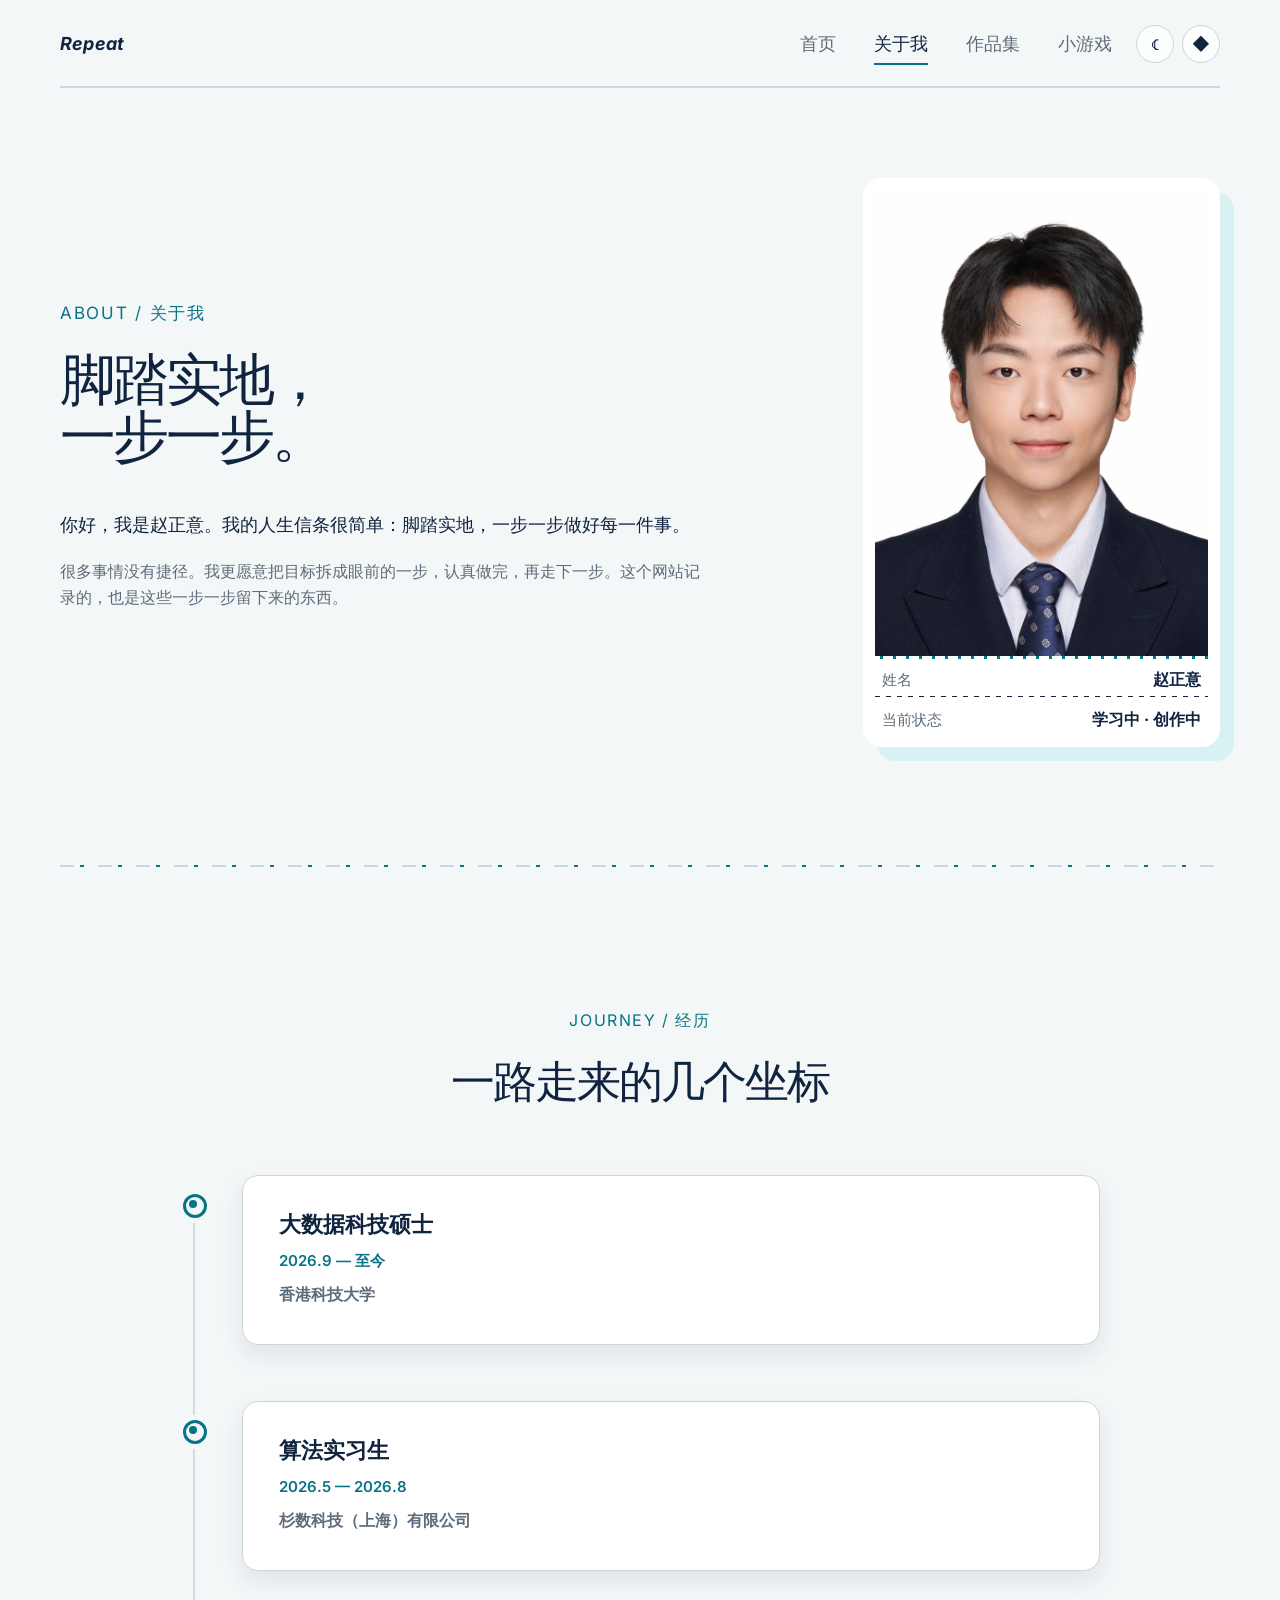
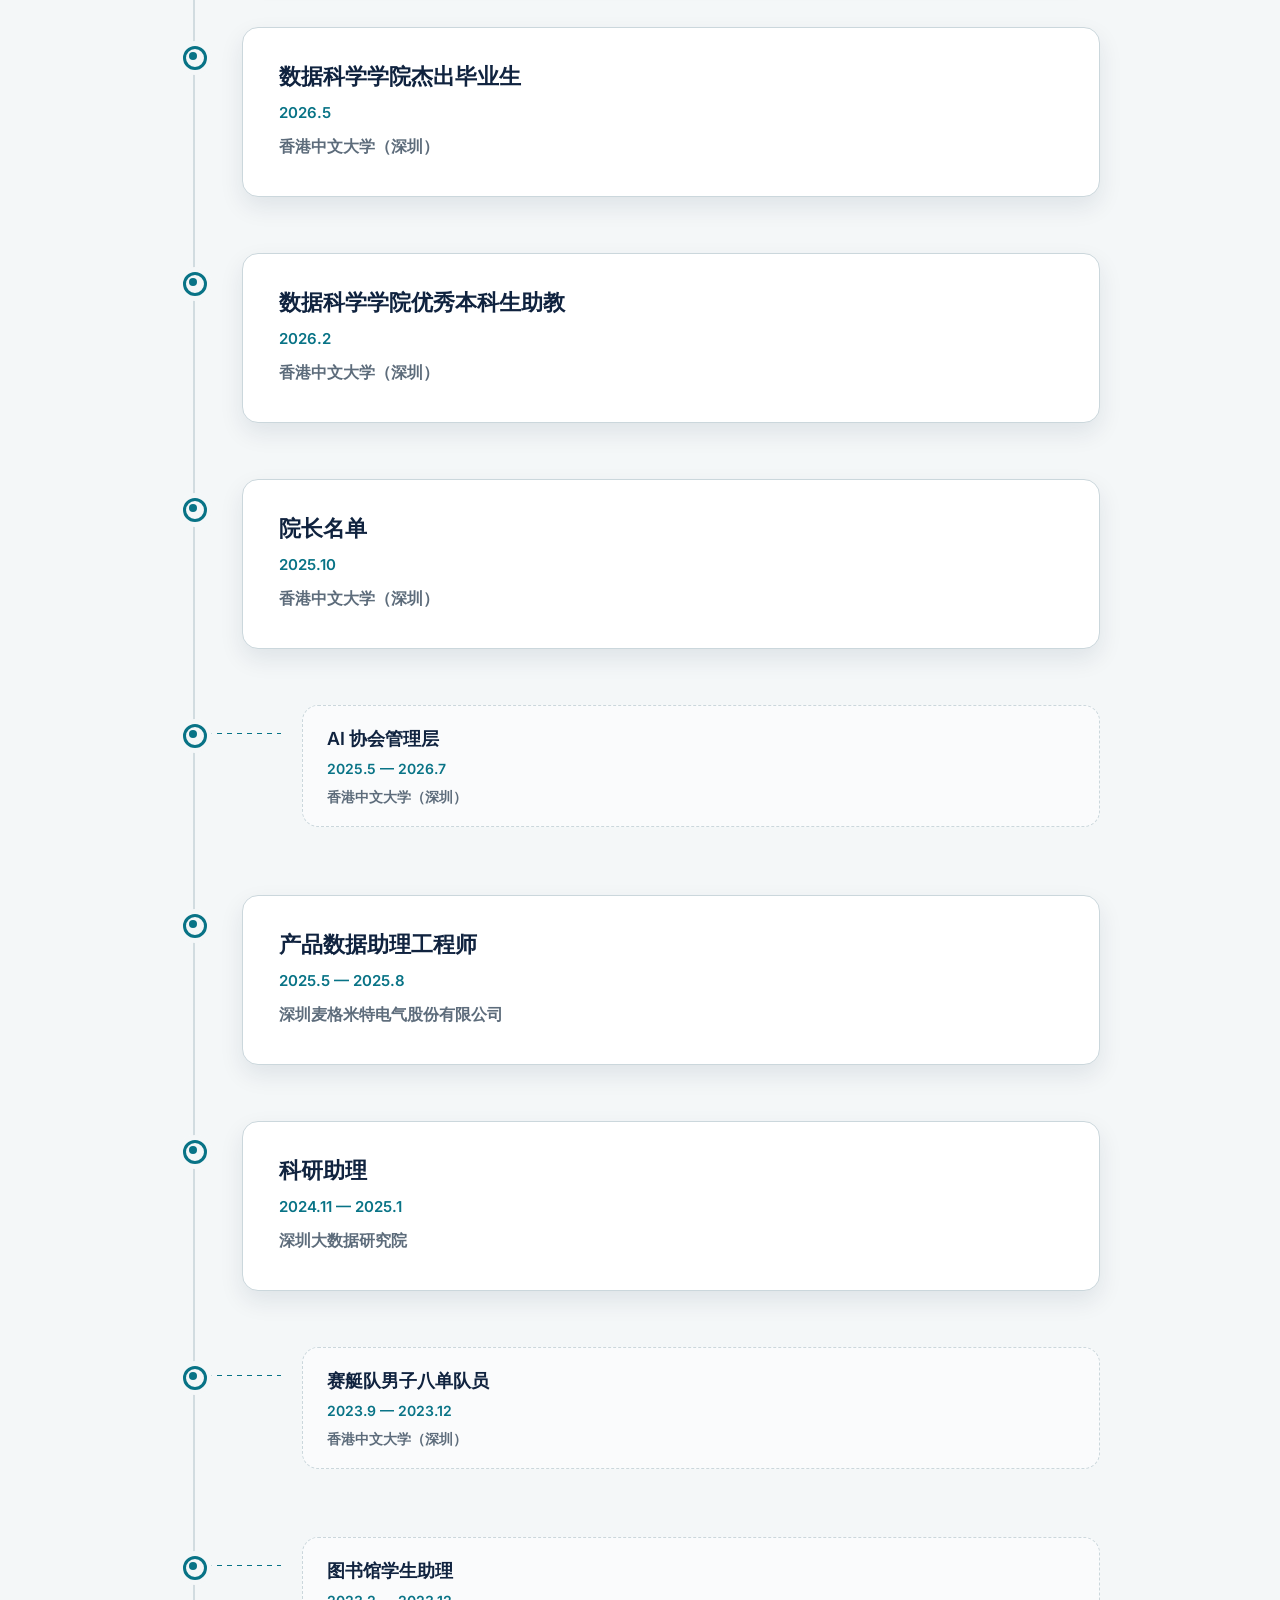
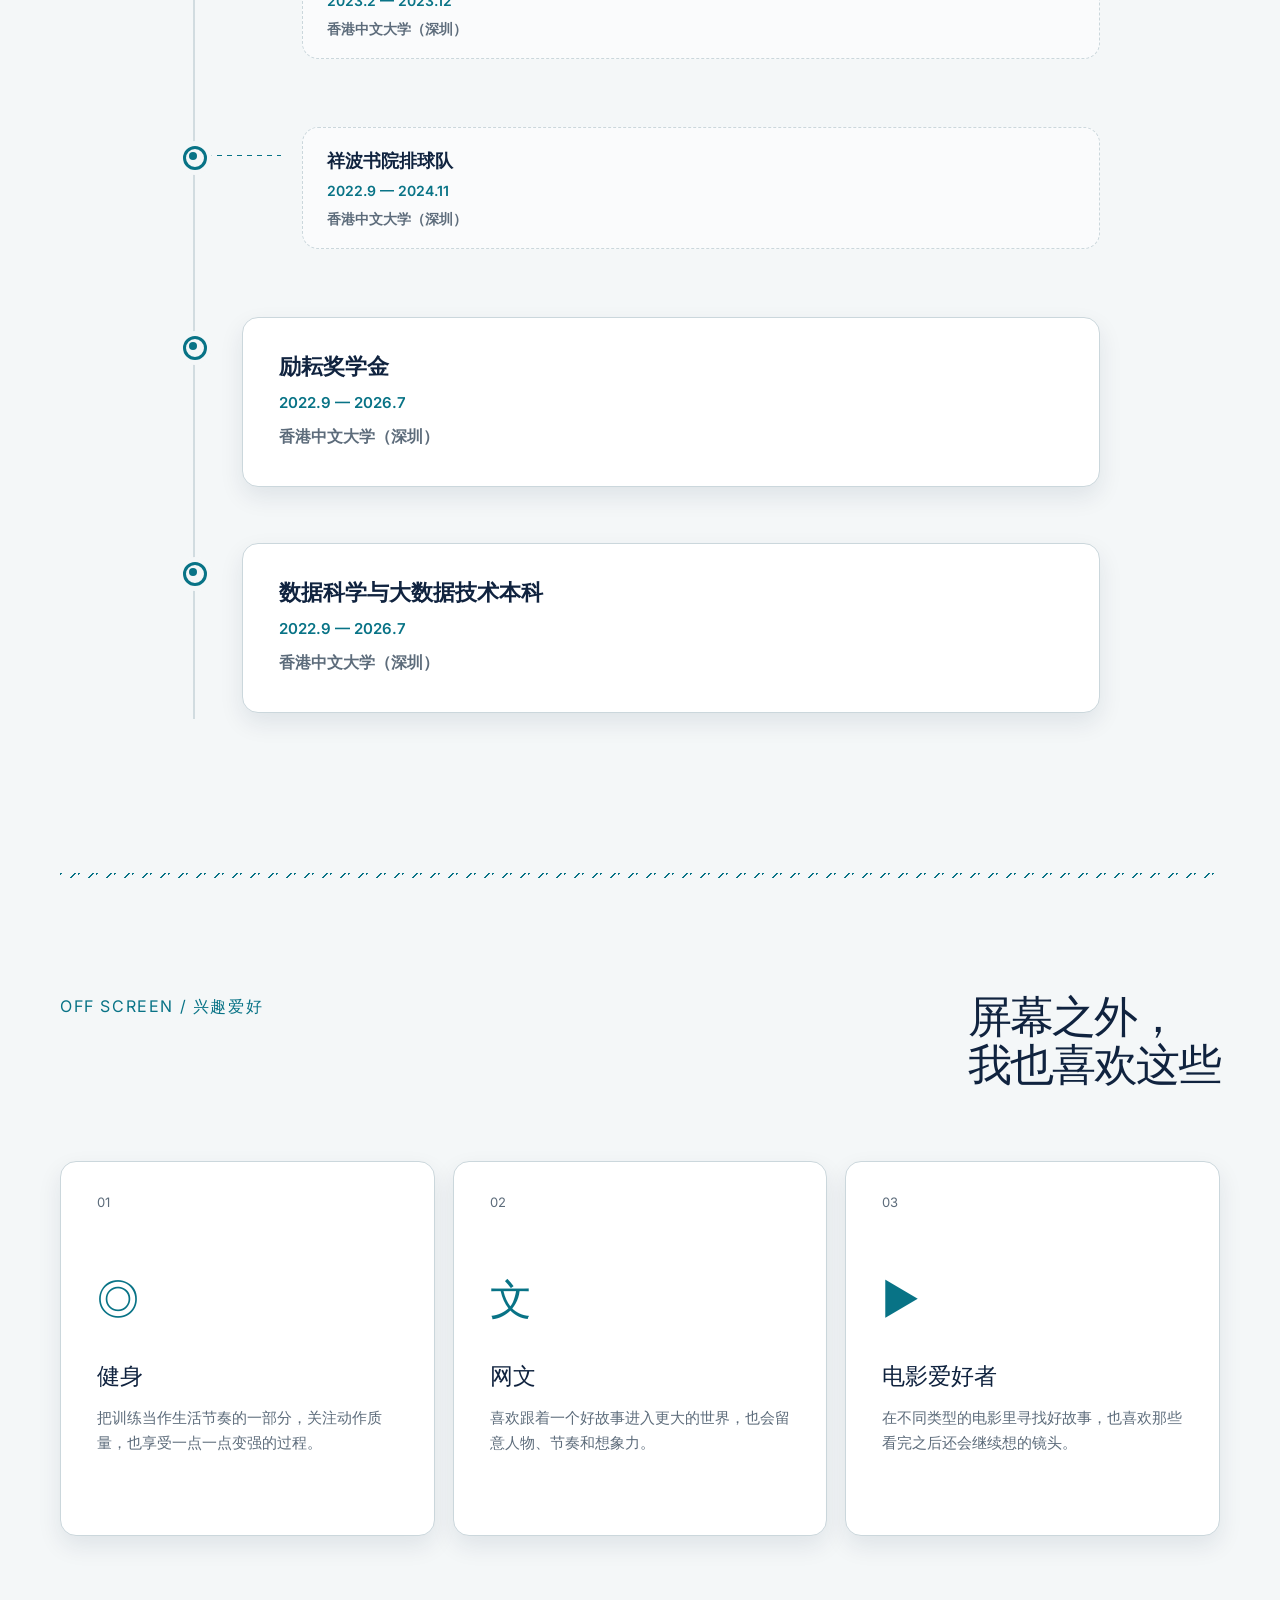
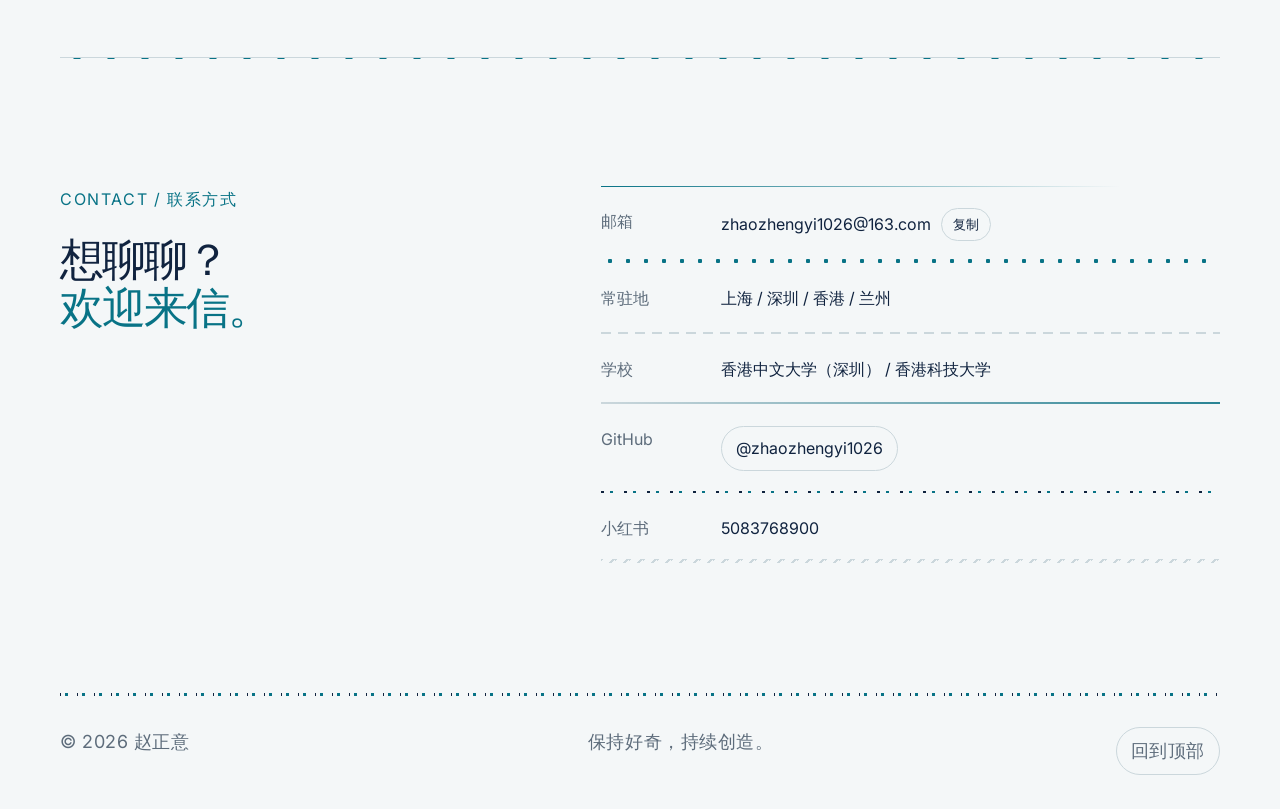
==== commit 46eb4957: "修复页面图片与响应式布局" ====
--- a/about.html
+++ b/about.html
@@ -5,11 +5,11 @@
   <meta name="viewport" content="width=device-width, initial-scale=1">
   <meta name="description" content="了解赵正意的简介、经历、兴趣与联系方式。">
   <title>关于我｜赵正意</title>
-  <script>(()=>{const root=document.documentElement;let theme;let style;try{theme=localStorage.getItem('theme');style=localStorage.getItem('site-style');}catch(error){}root.dataset.theme=theme||(matchMedia('(prefers-color-scheme: dark)').matches?'dark':'light');root.dataset.style=style||'classic';})();</script>
+  <script>(()=>{const root=document.documentElement;root.classList.add('js');let theme;let style;try{theme=localStorage.getItem('theme');style=localStorage.getItem('site-style');}catch(error){}root.dataset.theme=theme||(matchMedia('(prefers-color-scheme: dark)').matches?'dark':'light');root.dataset.style=style||'classic';})();</script>
   <link rel="preconnect" href="https://fonts.googleapis.com">
   <link rel="preconnect" href="https://fonts.gstatic.com" crossorigin>
   <link href="https://fonts.googleapis.com/css2?family=Inter:wght@400;500;600;700&amp;display=swap" rel="stylesheet">
-  <link rel="stylesheet" href="assets/css/style.css">
+  <link rel="stylesheet" href="assets/css/style.css?v=20260826.2">
   <link rel="icon" href="images/life-avatar-favicon.jpg" type="image/jpeg">
 </head>
 <body>
@@ -181,6 +181,6 @@
 
   <footer class="site-footer section-shell"><p>© <span data-year></span> 赵正意</p><p>保持好奇，持续创造。</p><a href="#main">回到顶部</a></footer>
   <div class="toast" role="status" aria-live="polite"></div>
-  <script src="assets/js/main.js"></script>
+  <script src="assets/js/main.js?v=20260826.2"></script>
 </body>
 </html>
--- a/assets/css/style.css
+++ b/assets/css/style.css
@@ -139,11 +139,11 @@
 .home-projects { display: grid; grid-template-columns: .95fr 1.05fr; gap: 5vw; padding-block: 130px; }
 .section-heading h2, .sticky-heading h2, .contact h2 { margin: 0 0 28px; font-family: var(--display); font-size: clamp(32px, 4vw, 44px); font-weight: 400; line-height: 1.08; letter-spacing: -.045em; }
 .home-projects .section-heading h2 { font-size: clamp(26px, 2.7vw, 38px); font-style: italic; font-weight: 700; white-space: nowrap; }
-.preview-card { display: grid; grid-template-columns: 45px minmax(100px, 140px) minmax(0, 1fr); gap: 18px; align-items: center; min-height: 160px; margin-top: 10px; padding: 25px 16px; border: 1px solid var(--line); border-radius: 14px; transition: padding .25s ease, background .25s ease; }
+.preview-card { display: grid; grid-template-columns: 38px minmax(88px, 112px) minmax(0, 1fr); gap: 18px; align-items: center; min-height: 150px; margin-top: 10px; padding: 22px 16px; border: 1px solid var(--line); border-radius: 14px; transition: padding .25s ease, background .25s ease; }
 .preview-card:hover { padding-inline: 18px; background: var(--white); }
-.preview-card-main { min-height: 235px; }
+.preview-card-main { min-height: 150px; }
 .preview-index, .preview-card p { color: var(--muted); font-family: var(--utility); font-size: 13px; }
-.preview-thumbnail { width: 100%; aspect-ratio: 16 / 10; border: 1px solid var(--line); border-radius: 10px; object-fit: cover; box-shadow: 5px 5px 0 var(--accent-light); transition: transform .3s ease, box-shadow .3s ease; }
+.preview-thumbnail { width: 100%; height: auto; aspect-ratio: 16 / 10; border: 1px solid var(--line); border-radius: 10px; object-fit: cover; box-shadow: 5px 5px 0 var(--accent-light); transition: transform .3s ease, box-shadow .3s ease; }
 .preview-card:hover .preview-thumbnail { box-shadow: 7px 7px 0 var(--accent-light); transform: translateY(-2px) scale(1.02); }
 .preview-card h3 { margin: 2px 0; font-family: var(--display); font-size: clamp(22px, 2.5vw, 28px); font-weight: 400; }
 .preview-card div > span { color: var(--muted); font-size: 14px; }
@@ -154,9 +154,9 @@
 .about-statement .section-kicker { font-size: 17px; }
 .about-statement > p:not(.section-kicker) { max-width: 650px; color: var(--muted); }
 .about-statement .lead { color: var(--ink) !important; font-size: 18px; }
-.profile-card { align-self: end; padding: 12px; border-radius: 18px; background: var(--white); box-shadow: 14px 14px 0 var(--accent-light); transform: rotate(1deg); transition: transform .25s ease, box-shadow .25s ease; }
+.profile-card { align-self: end; justify-self: end; width: min(100%, 360px); overflow: hidden; padding: 12px; border-radius: 18px; background: var(--white); box-shadow: 14px 14px 0 var(--accent-light); transform: rotate(1deg); transition: transform .25s ease, box-shadow .25s ease; }
 .profile-card:hover { box-shadow: 10px 12px 0 var(--accent-light), var(--shadow-soft); transform: rotate(.35deg) translateY(-3px); }
-.profile-card img { width: 100%; aspect-ratio: 1; object-fit: cover; }
+.profile-card img { width: 100%; height: auto; aspect-ratio: 5 / 7; object-fit: cover; }
 .profile-card .id-photo { object-position: center 28%; }
 .profile-card div { display: flex; justify-content: space-between; align-items: baseline; padding: 10px 7px 3px; }
 .profile-card p { margin: 0; color: var(--muted); font-size: 15px; }.profile-card strong { font-size: 16px; }
@@ -204,12 +204,12 @@
 .toast { position: fixed; z-index: 100; right: 24px; bottom: 24px; max-width: min(360px, calc(100% - 48px)); padding: 12px 18px; border: 1px solid var(--line); border-radius: 999px; color: var(--paper); background: var(--ink); box-shadow: var(--shadow-soft); opacity: 0; pointer-events: none; transform: translateY(14px); transition: opacity .25s ease, transform .25s ease; }
 .toast.show { opacity: 1; transform: none; }
 
-.portfolio-main { padding-block: 90px 140px; }
+.portfolio-main { width: min(100% - 48px, 1440px); padding-block: 90px 140px; }
 .portfolio-header { display: grid; grid-template-columns: 1fr .35fr; column-gap: 5vw; align-items: end; margin-bottom: 100px; }
 .portfolio-header .section-kicker { grid-column: 1 / -1; }
 .portfolio-header h1 { margin-bottom: 0; }
 .portfolio-header > p:last-child { padding-bottom: 12px; color: var(--muted); font-size: 16px; }
-.portfolio-grid { display: grid; grid-template-columns: repeat(2, minmax(0, 1fr)); gap: 70px 34px; }
+.portfolio-grid { display: grid; grid-template-columns: repeat(auto-fit, minmax(250px, 1fr)); gap: 44px 24px; }
 .work-card { min-width: 0; transition: transform .25s ease, filter .25s ease; }
 .work-card:hover { transform: translateY(-4px); filter: drop-shadow(0 14px 18px rgba(16, 35, 63, .09)); }
 .work-card:nth-child(2):hover { transform: translateY(-4px) rotate(.2deg); }
@@ -237,7 +237,8 @@
 .image-placeholder strong { font-family: var(--display); font-size: clamp(56px, 8vw, 96px); font-weight: 400; }
 .image-placeholder.alternate { background: #dce5ef; }.image-placeholder.warm { background: #ece8de; }
 .image-placeholder.detail { background-image: radial-gradient(circle at 25% 30%, color-mix(in srgb, var(--accent) 34%, transparent), transparent 30%), repeating-linear-gradient(45deg, color-mix(in srgb, var(--line) 55%, transparent) 0 1px, transparent 1px 18px); }
-.work-meta { display: flex; justify-content: space-between; align-items: center; padding-top: 20px; }
+.work-meta { display: flex; flex-direction: column; align-items: flex-start; gap: 14px; padding-top: 20px; }
+.work-meta > div:first-child { min-width: 0; }
 .work-meta p { margin: 0; color: var(--muted); font-family: var(--utility); font-size: 13px; }.work-meta h2 { margin: 3px 0 0; font-family: var(--display); font-size: 22px; font-weight: 600; }
 .work-actions { display: flex; align-items: center; gap: 8px; }
 .work-open, .work-visit { display: grid; place-items: center; min-width: 58px; height: 38px; padding: 0 12px; border: 1px solid var(--line); border-radius: 999px; color: var(--ink); background: transparent; font-size: 14px; cursor: pointer; transition: color .2s ease, background .2s ease, transform .2s ease; }
@@ -347,9 +348,9 @@
 .site-footer p { margin: 0; }
 .site-footer a, .contact-jump { display: inline-flex; align-items: center; justify-content: center; padding: 8px 14px; border: 1px solid var(--line); border-radius: 999px; }
 .site-footer a:hover { color: var(--accent); }
-.reveal { opacity: 0; transform: translateY(20px); transition: opacity .65s ease, transform .65s ease; }
-.reveal[data-delay="1"] { transition-delay: .12s; }.reveal[data-delay="2"] { transition-delay: .24s; }
-.reveal.visible { opacity: 1; transform: none; }
+.reveal-ready .reveal { opacity: 0; transform: translateY(20px); transition: opacity .65s ease, transform .65s ease; }
+.reveal-ready .reveal[data-delay="1"] { transition-delay: .12s; }.reveal-ready .reveal[data-delay="2"] { transition-delay: .24s; }
+.reveal-ready .reveal.visible { opacity: 1; transform: none; }
 .interest-card.reveal.visible:hover { z-index: 2; box-shadow: var(--shadow-soft); transform: translateY(-4px) scale(1.025); }
 
 /* Home signature: layered light, cursor depth and restrained parallax. */
@@ -429,12 +430,13 @@
 /* Bottle flip game */
 .game-page, .game-page button { font-family: var(--body); }
 .game-page main { overflow: clip; }
-.game-shell { padding-block: 56px 140px; }
+.game-shell { width: min(100% - 48px, 1280px); padding-block: 56px 140px; }
 .game-toolbar { --game-status-size: 94px; position: sticky; z-index: 8; top: 8px; display: grid; grid-template-columns: minmax(0, 1fr) var(--game-status-size); align-items: stretch; gap: 14px; margin-bottom: 24px; }
-.game-hud { display: grid; grid-template-columns: repeat(3, 1fr); height: var(--game-status-size); border: 1px solid var(--line); border-radius: 18px; background: color-mix(in srgb, var(--paper) 88%, transparent); box-shadow: var(--shadow-soft); backdrop-filter: blur(14px); }
+.game-hud { display: grid; grid-template-columns: repeat(3, minmax(0, 1fr)); min-width: 0; height: var(--game-status-size); border: 1px solid var(--line); border-radius: 18px; background: color-mix(in srgb, var(--paper) 88%, transparent); box-shadow: var(--shadow-soft); backdrop-filter: blur(14px); }
 .game-hud div { min-width: 0; padding: 16px 20px; border-left: 1px solid var(--line); }.game-hud div:first-child { border-left: 0; }
 .game-hud span { display: block; color: var(--muted); font-size: 14px; }.game-hud strong { display: block; overflow: hidden; margin-top: 3px; font-size: 22px; text-overflow: ellipsis; white-space: nowrap; }.game-hud strong span { display: inline; color: inherit; font-size: inherit; }
-.game-layout { display: grid; grid-template-columns: minmax(0, 1.5fr) minmax(280px, .62fr); gap: 26px; align-items: stretch; }
+.game-layout { display: grid; grid-template-columns: minmax(0, 1.5fr) minmax(300px, .62fr); gap: 26px; align-items: stretch; }
+.bottle-zone, .game-sidebar, .game-panel { min-width: 0; }
 .bottle-zone, .game-panel { border: 1px solid var(--line); border-radius: 20px; background: var(--white); box-shadow: 0 12px 28px rgba(16,35,63,.08); }
 .bottle-zone { position: relative; display: grid; grid-template-rows: auto minmax(0, 1fr); overflow: hidden; }
 .bottle-zone > header { display: flex; justify-content: space-between; gap: 30px; align-items: end; padding: 28px 30px 22px; border-bottom: 1px solid var(--line); }
@@ -607,6 +609,21 @@
 html[data-style="abstract"] .game-reset:hover { border-color: var(--ink); color: #fff; background: #0c573b; }
 @keyframes abstract-shape { 0%, 100% { transform: rotate(0deg); } 50% { transform: rotate(12deg) translate(8px, -5px); } }
 
+@media (max-width: 1000px) {
+  .game-layout { grid-template-columns: 1fr; }
+  .game-sidebar { grid-template-columns: repeat(2, minmax(0, 1fr)); }
+}
+
+@media (max-width: 960px) {
+  .site-header { min-height: 72px; }
+  .header-actions { gap: 10px; }
+  .menu-button { display: block; }
+  .site-nav { position: absolute; z-index: 10; top: 72px; right: 16px; left: 16px; display: none; flex-direction: column; gap: 0; padding: 14px 22px; background: var(--ink); box-shadow: 0 12px 30px rgba(16,35,63,.18); }
+  .site-nav.open { display: flex; }
+  .site-nav a { padding: 12px 0; color: var(--paper); }
+  .site-nav a.active { color: var(--accent-light); }
+}
+
 @media (max-width: 800px) {
   :root { --shell: min(100% - 32px, 620px); }
   .site-header { min-height: 72px; }
@@ -663,9 +680,15 @@
   .site-footer { grid-template-columns: 1fr auto; }.site-footer p:nth-child(2) { display: none; }
 }
 
+@media (min-width: 481px) and (max-width: 640px) {
+  .game-sidebar { grid-template-columns: 1fr; }
+  .bottle-zone > header { display: block; padding: 22px; }
+  .bottle-zone header > p { margin-top: 10px; text-align: left; }
+}
+
 @media (prefers-reduced-motion: reduce) {
   html { scroll-behavior: auto; }
   *, *::before, *::after { animation-duration: .01ms !important; animation-iteration-count: 1 !important; transition-duration: .01ms !important; }
-  .reveal { opacity: 1; transform: none; }
+  .reveal-ready .reveal { opacity: 1; transform: none; }
   .journey-pacman { left: 8px; transform: none; }
 }
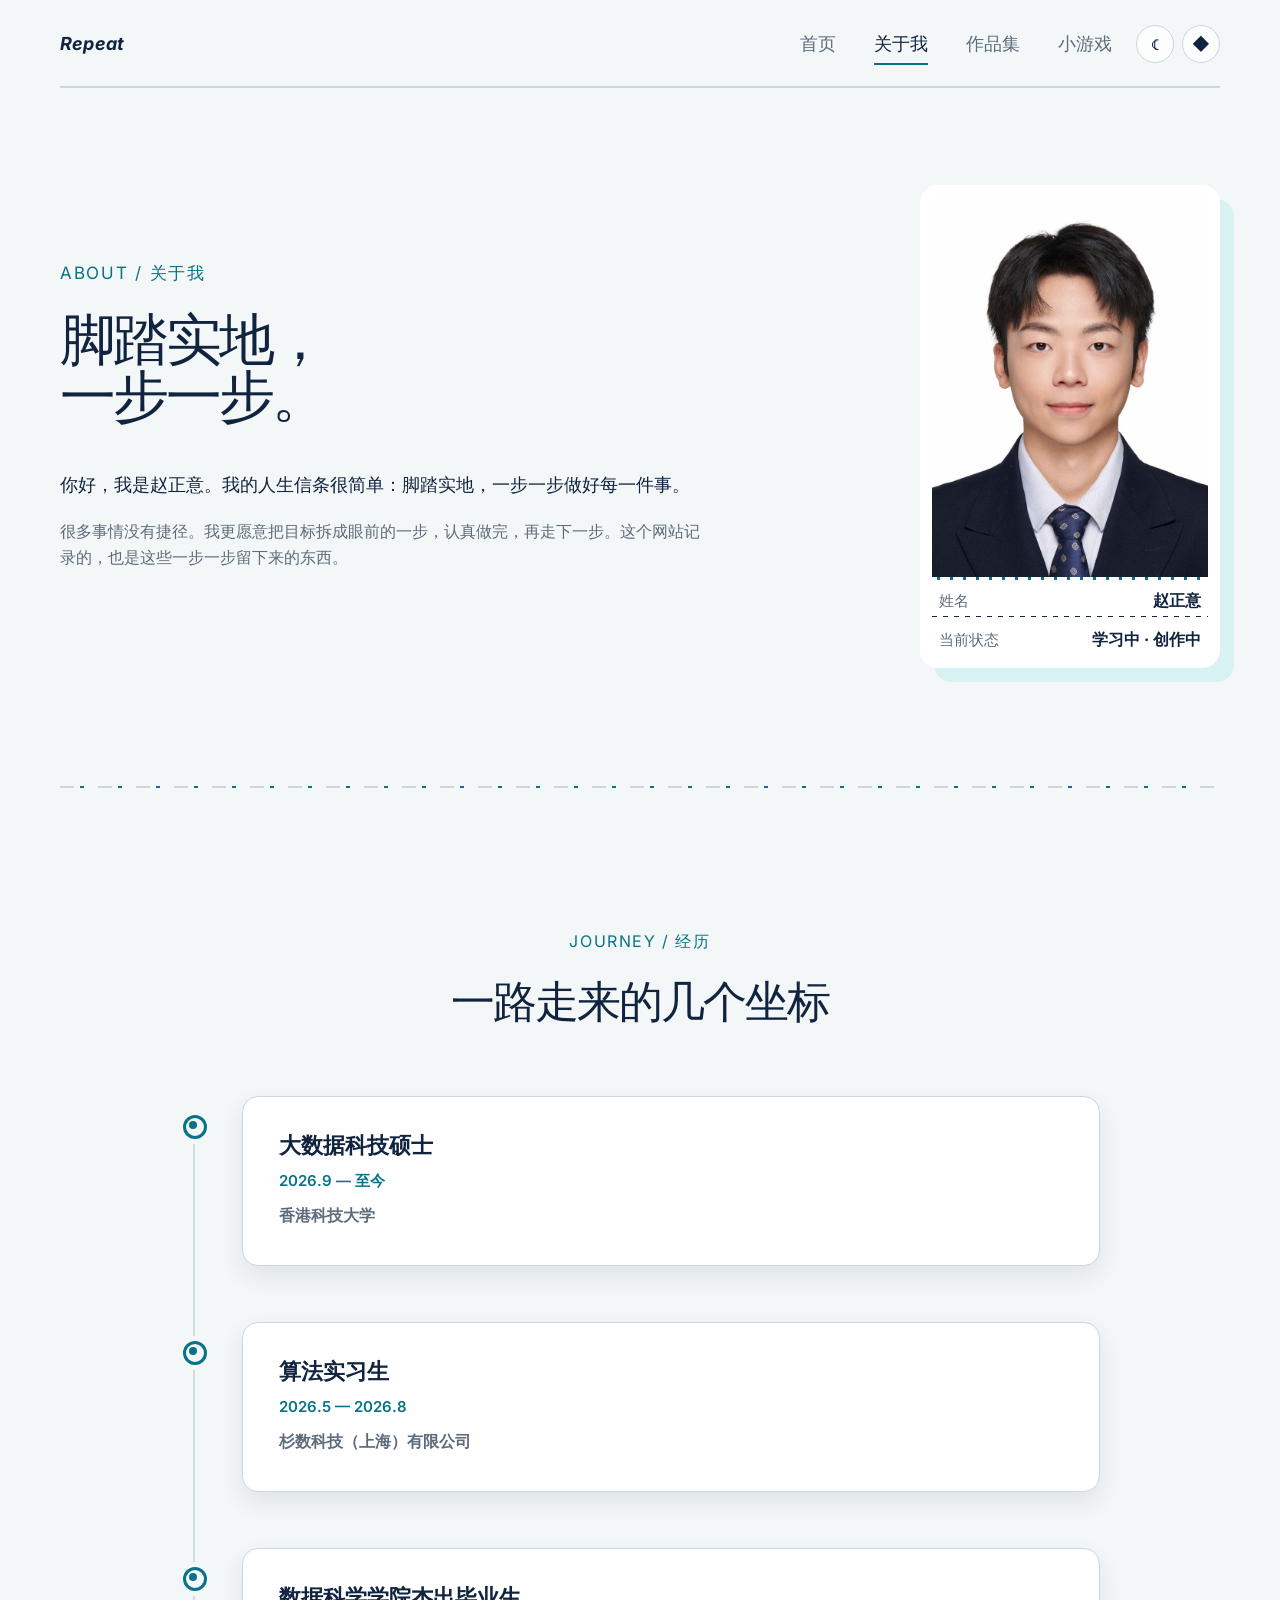
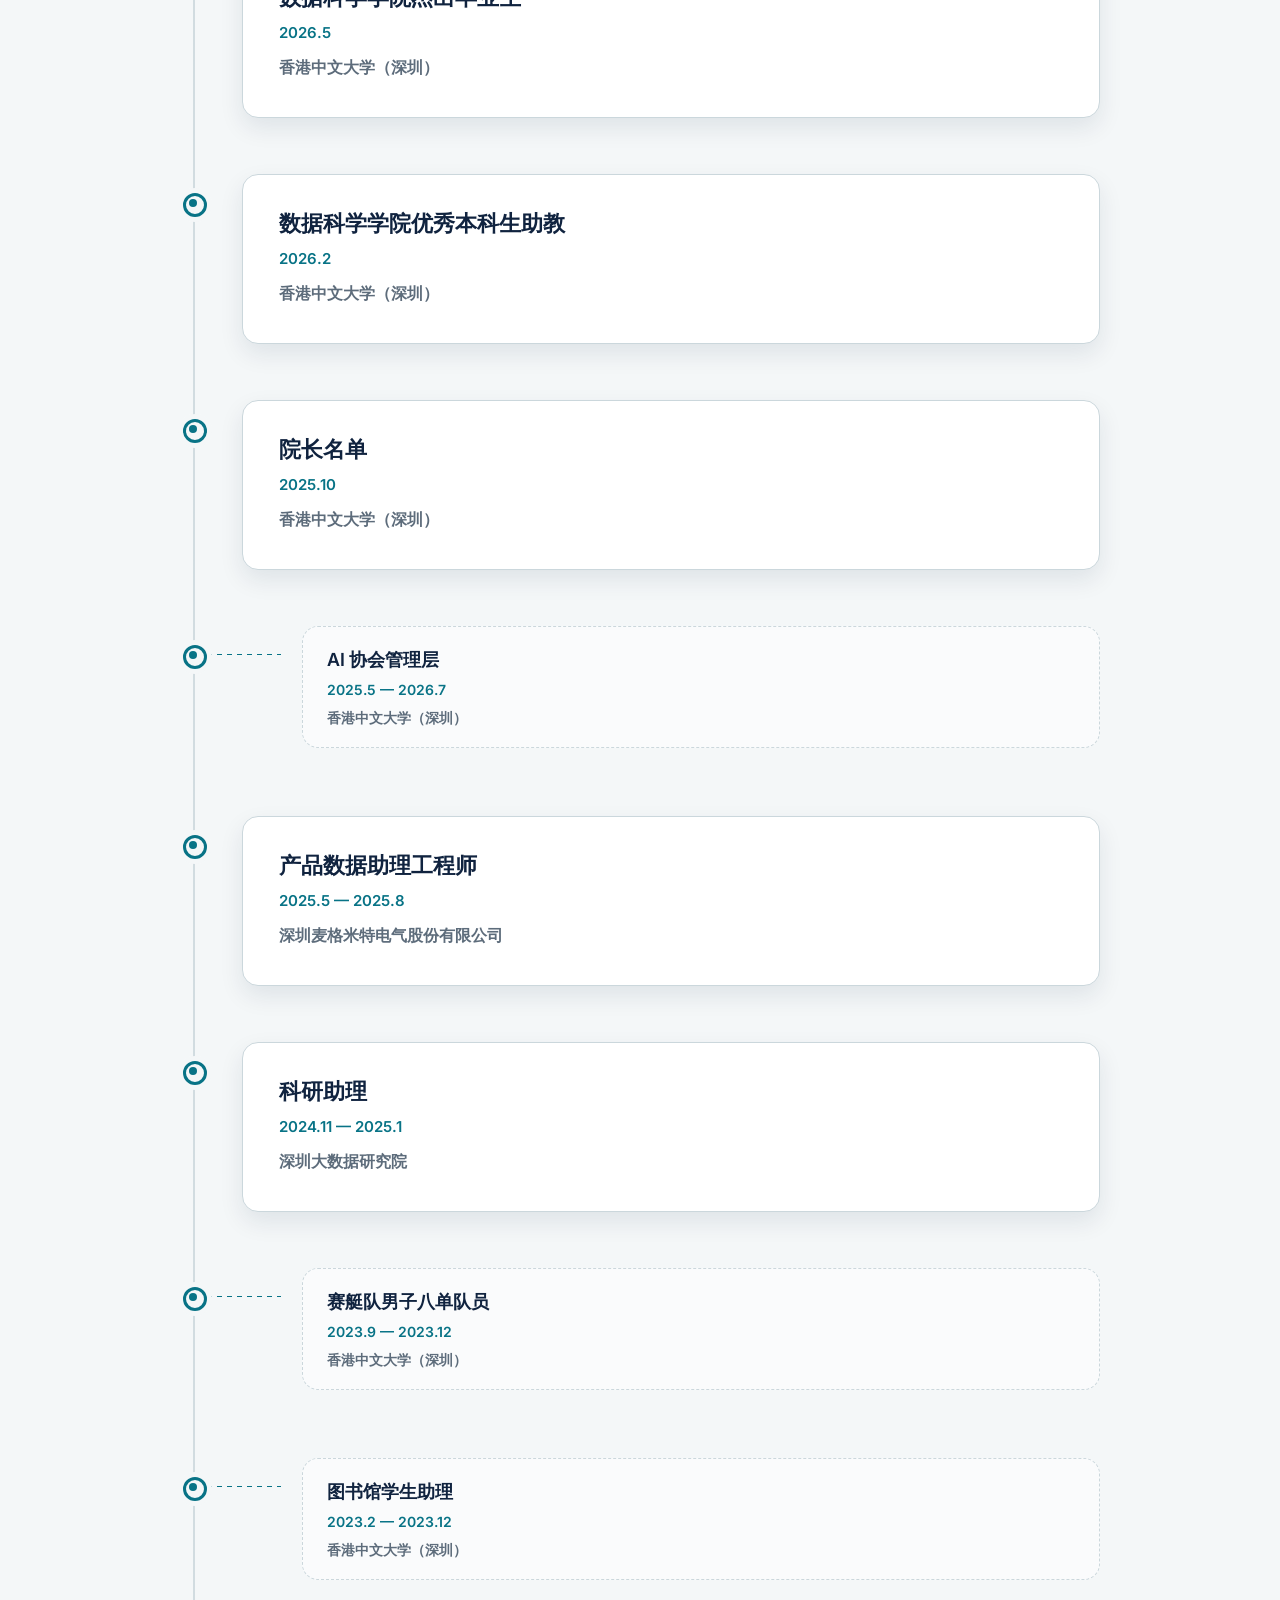
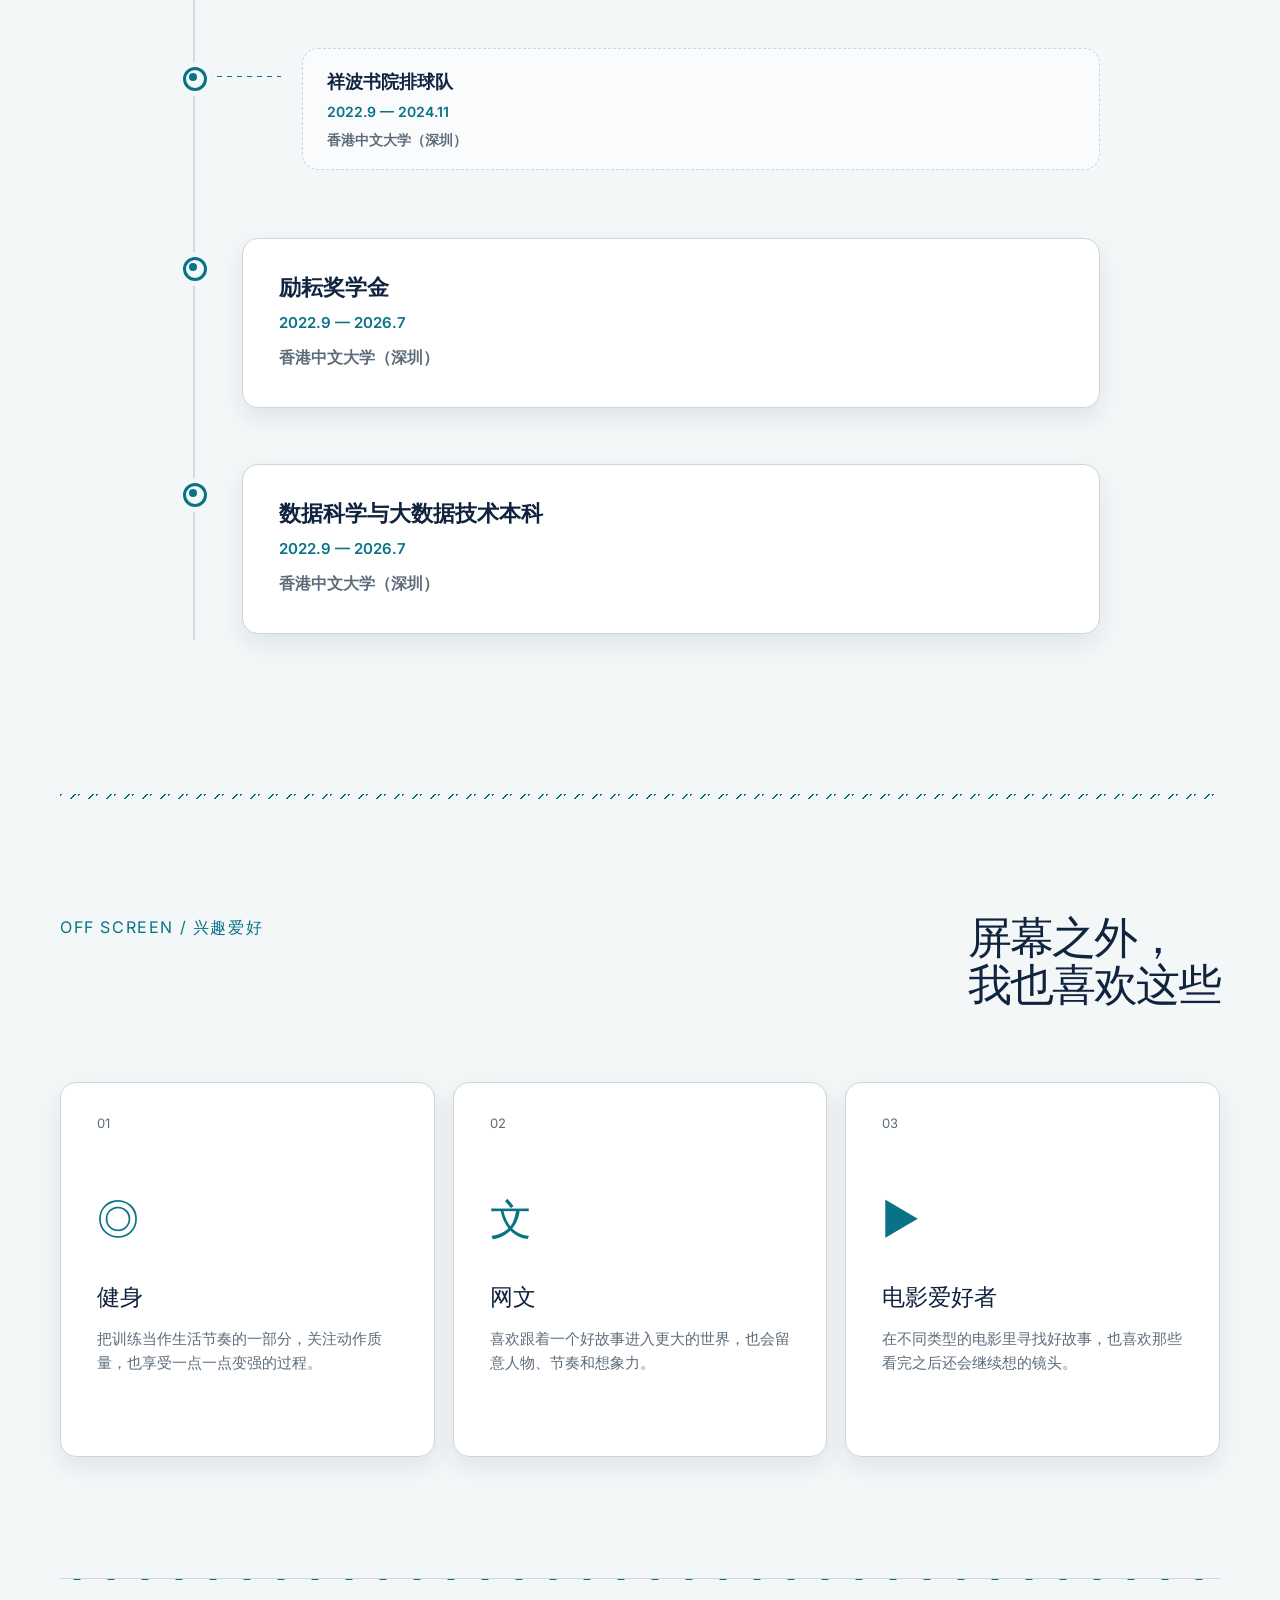
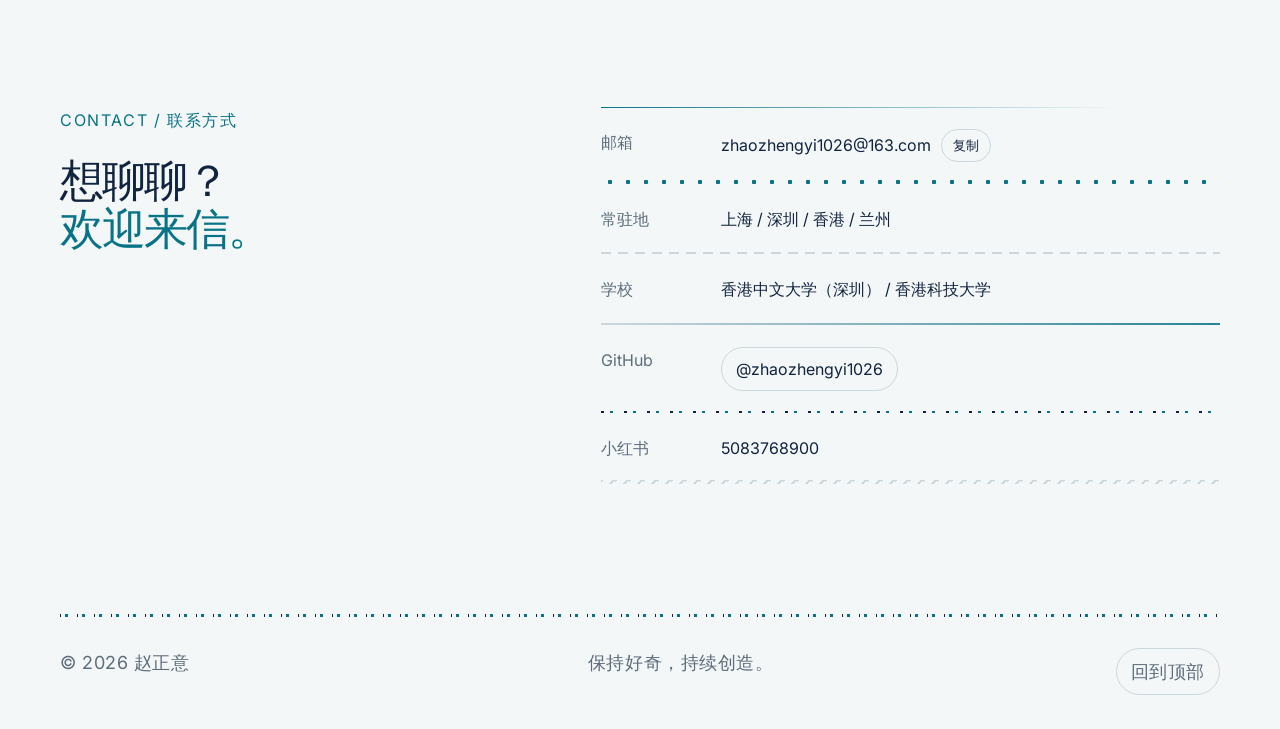
==== commit 4b387219: "修正关于我证件照尺寸" ====
--- a/about.html
+++ b/about.html
@@ -9,7 +9,7 @@
   <link rel="preconnect" href="https://fonts.googleapis.com">
   <link rel="preconnect" href="https://fonts.gstatic.com" crossorigin>
   <link href="https://fonts.googleapis.com/css2?family=Inter:wght@400;500;600;700&amp;display=swap" rel="stylesheet">
-  <link rel="stylesheet" href="assets/css/style.css?v=20260826.2">
+  <link rel="stylesheet" href="assets/css/style.css?v=20260826.3">
   <link rel="icon" href="images/life-avatar-favicon.jpg" type="image/jpeg">
 </head>
 <body>
--- a/assets/css/style.css
+++ b/assets/css/style.css
@@ -154,10 +154,10 @@
 .about-statement .section-kicker { font-size: 17px; }
 .about-statement > p:not(.section-kicker) { max-width: 650px; color: var(--muted); }
 .about-statement .lead { color: var(--ink) !important; font-size: 18px; }
-.profile-card { align-self: end; justify-self: end; width: min(100%, 360px); overflow: hidden; padding: 12px; border-radius: 18px; background: var(--white); box-shadow: 14px 14px 0 var(--accent-light); transform: rotate(1deg); transition: transform .25s ease, box-shadow .25s ease; }
+.profile-card { align-self: end; justify-self: end; width: min(100%, 300px); max-width: 300px; overflow: hidden; padding: 12px; border-radius: 18px; background: var(--white); box-shadow: 14px 14px 0 var(--accent-light); transform: rotate(1deg); transition: transform .25s ease, box-shadow .25s ease; }
 .profile-card:hover { box-shadow: 10px 12px 0 var(--accent-light), var(--shadow-soft); transform: rotate(.35deg) translateY(-3px); }
-.profile-card img { width: 100%; height: auto; aspect-ratio: 5 / 7; object-fit: cover; }
-.profile-card .id-photo { object-position: center 28%; }
+.profile-card img { width: 100%; height: 380px; aspect-ratio: auto; object-fit: cover; }
+.profile-card .id-photo { object-position: center 22%; }
 .profile-card div { display: flex; justify-content: space-between; align-items: baseline; padding: 10px 7px 3px; }
 .profile-card p { margin: 0; color: var(--muted); font-size: 15px; }.profile-card strong { font-size: 16px; }
 
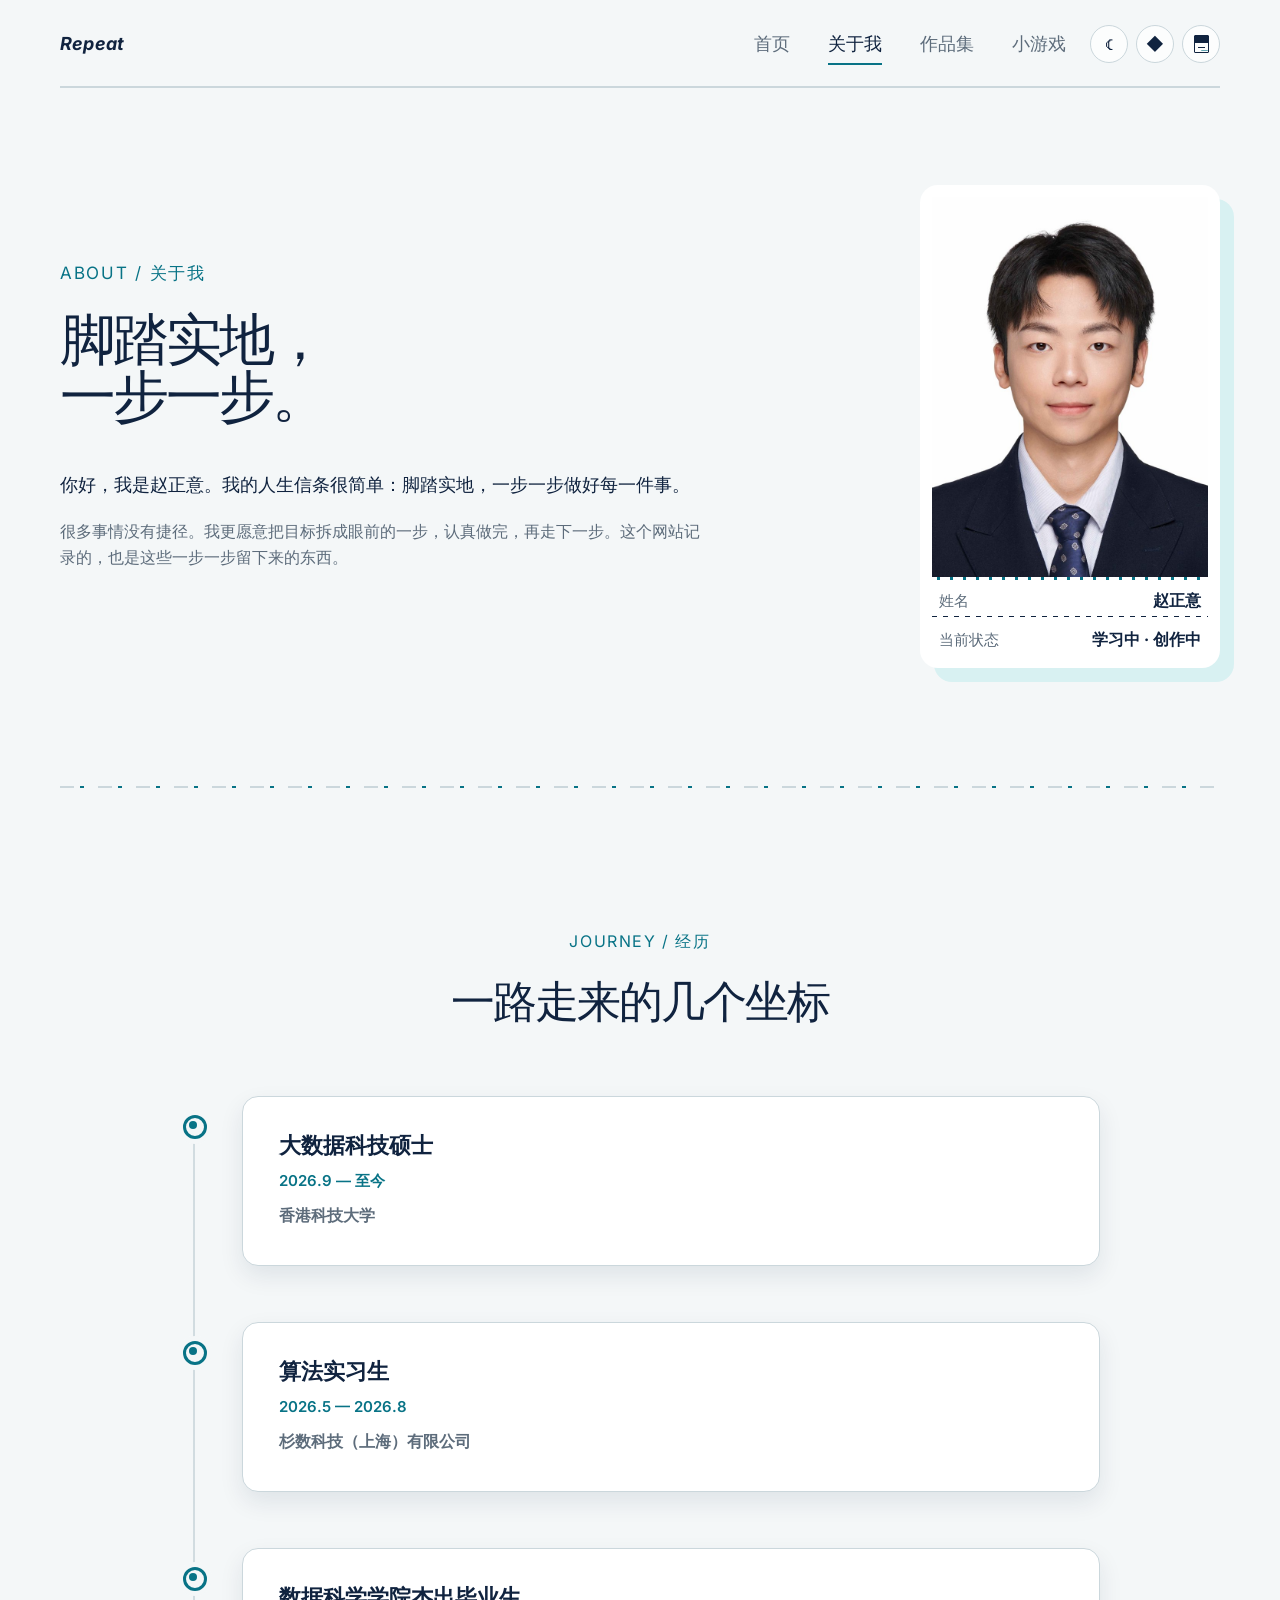
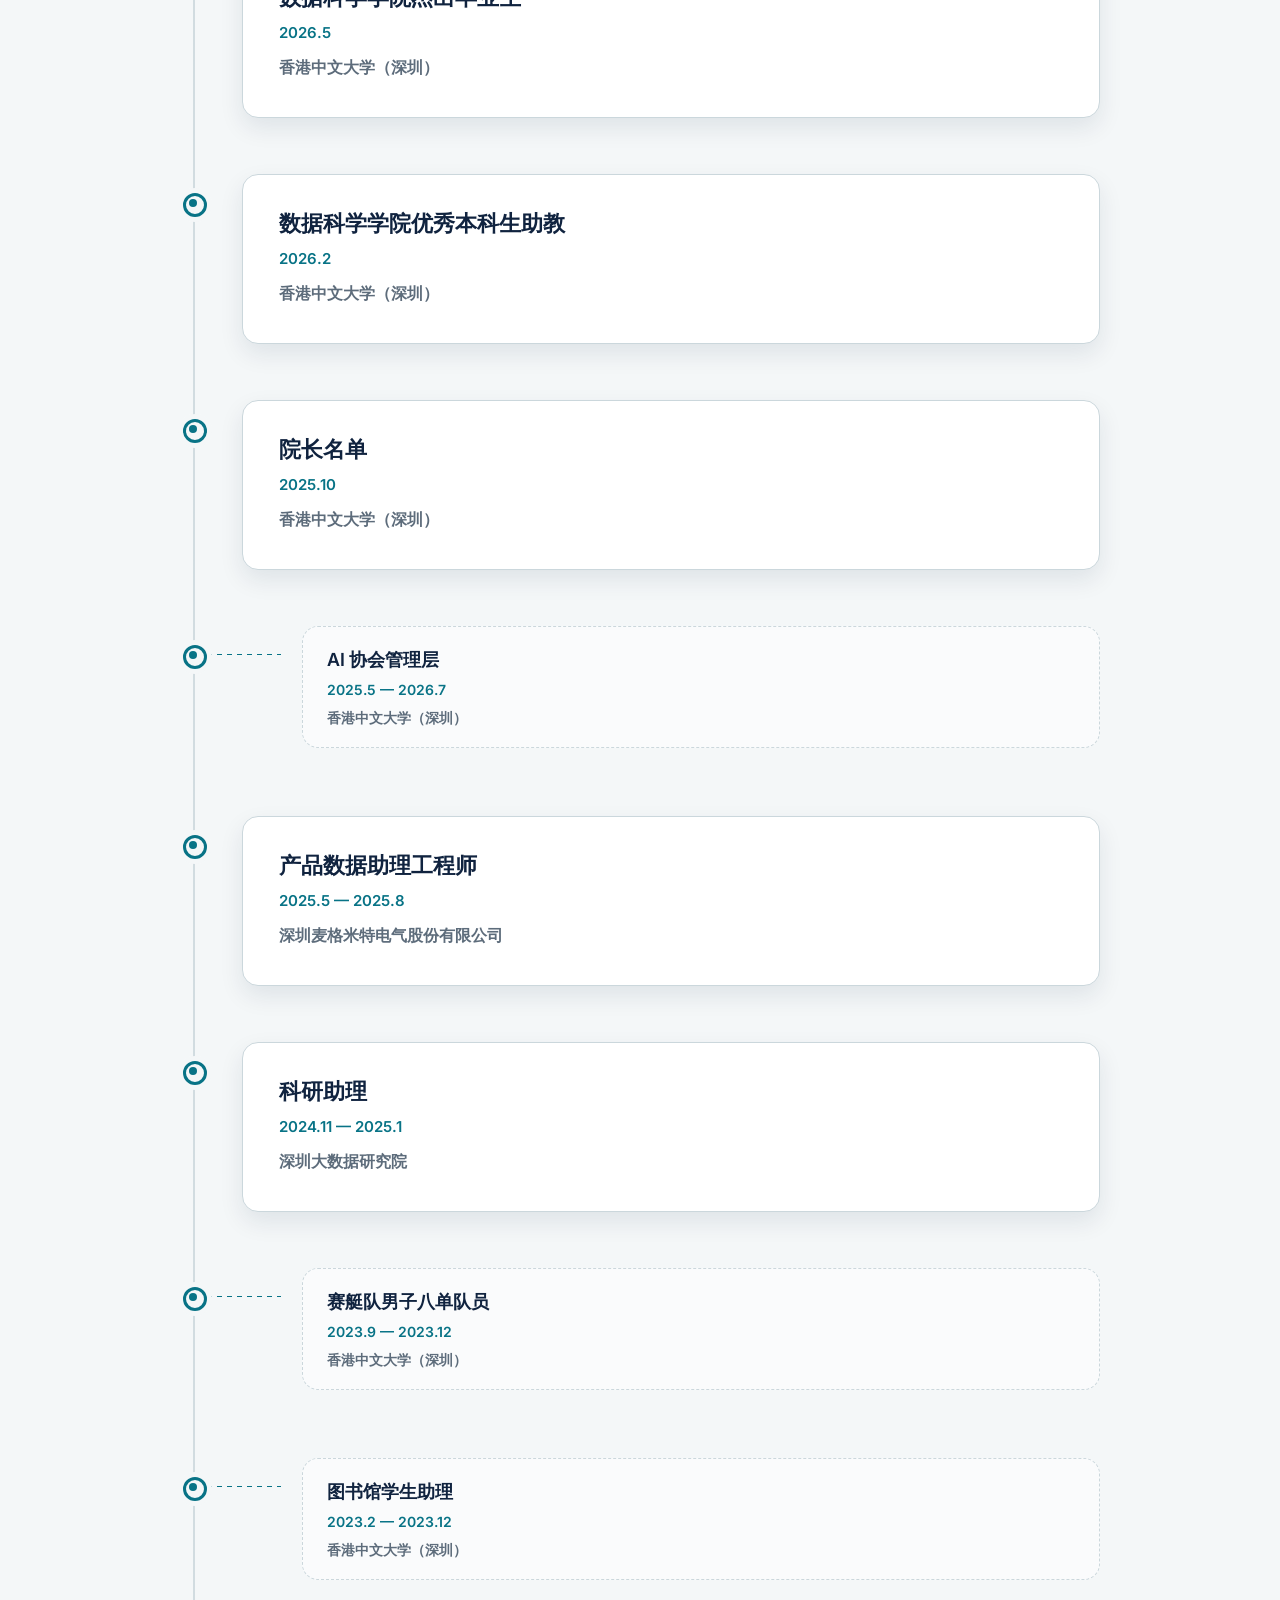
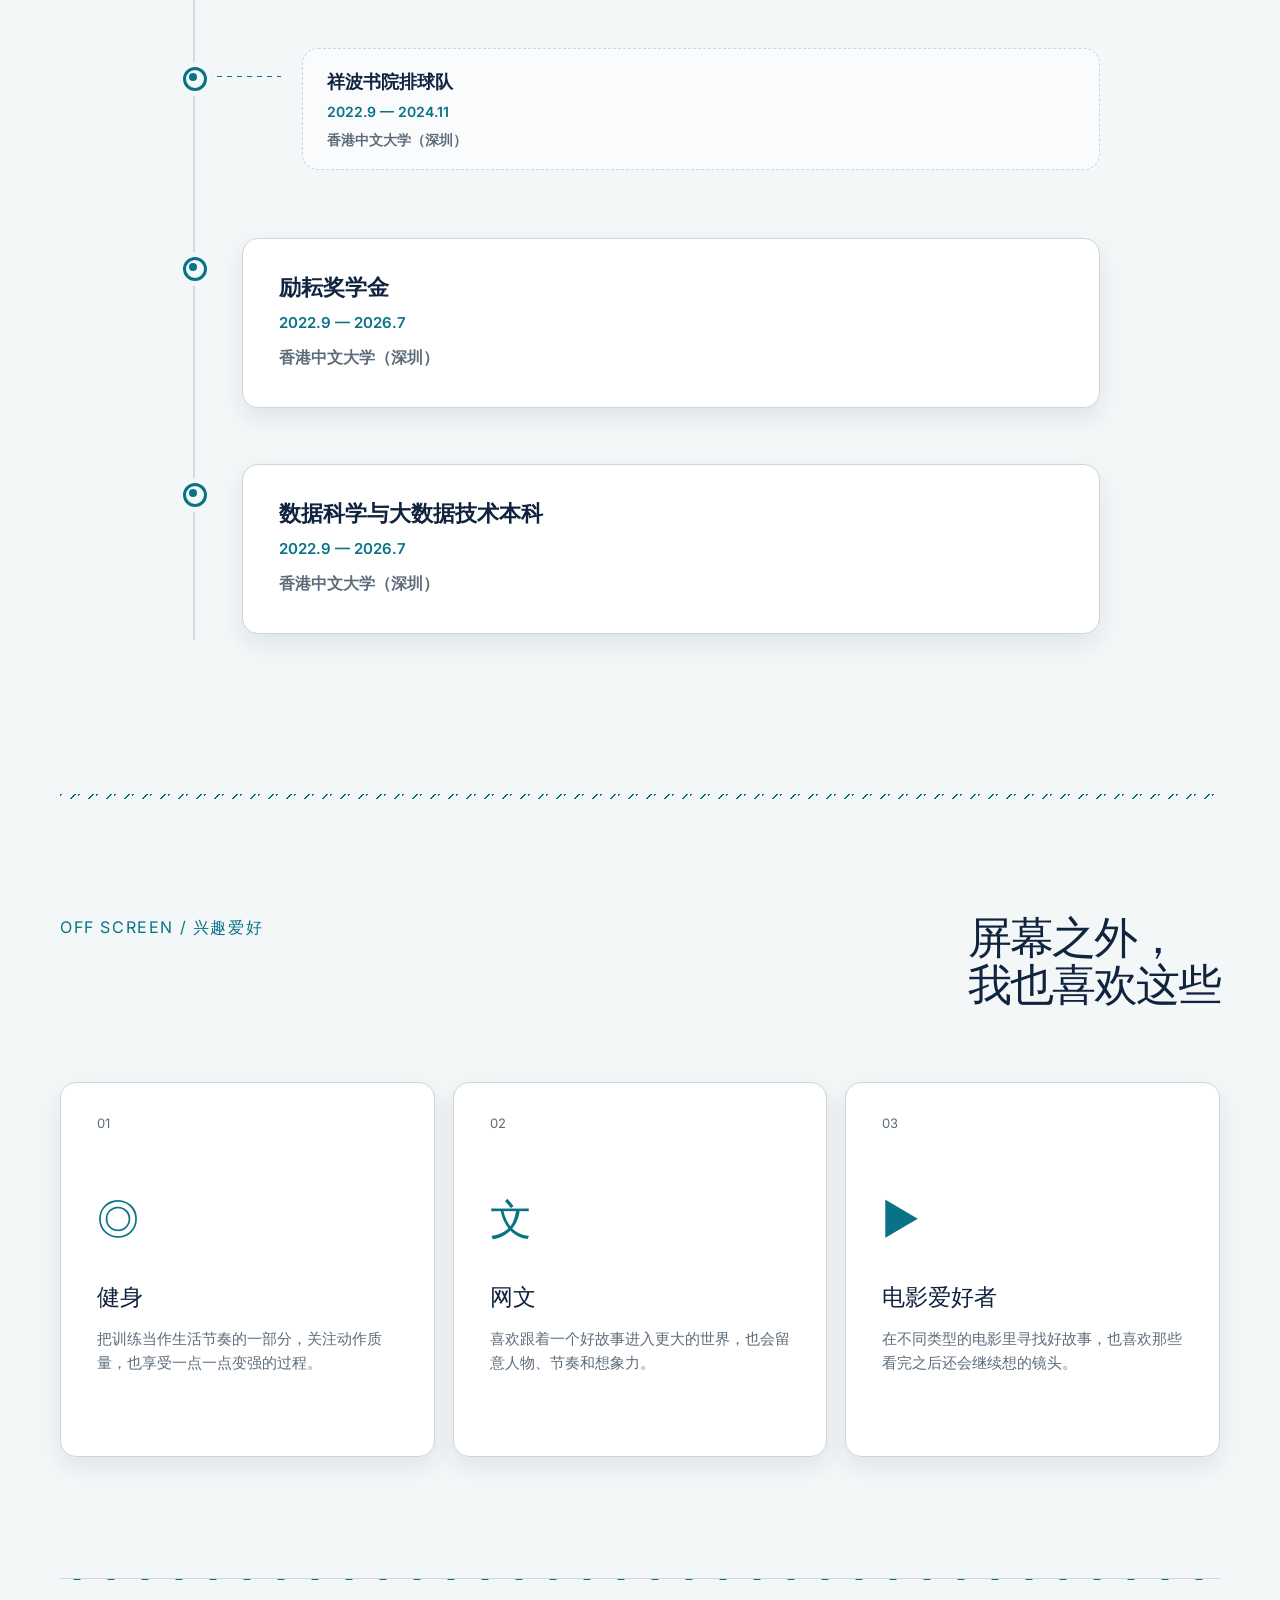
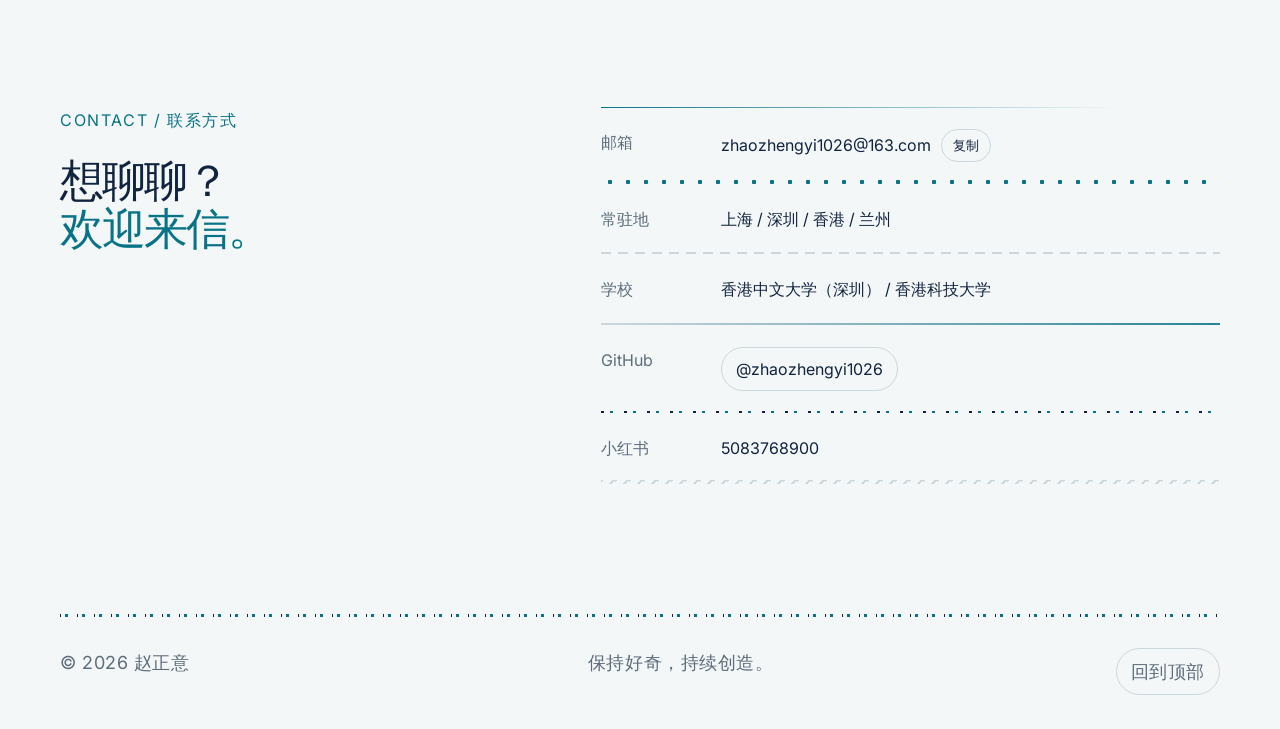
==== commit b9fe0cf2: "添加照片编辑风格切换" ====
--- a/about.html
+++ b/about.html
@@ -9,7 +9,7 @@
   <link rel="preconnect" href="https://fonts.googleapis.com">
   <link rel="preconnect" href="https://fonts.gstatic.com" crossorigin>
   <link href="https://fonts.googleapis.com/css2?family=Inter:wght@400;500;600;700&amp;display=swap" rel="stylesheet">
-  <link rel="stylesheet" href="assets/css/style.css?v=20260826.3">
+  <link rel="stylesheet" href="assets/css/style.css?v=20260827.1">
   <link rel="icon" href="images/life-avatar-favicon.jpg" type="image/jpeg">
 </head>
 <body>
@@ -23,6 +23,7 @@
       <div class="display-controls" role="group" aria-label="显示设置">
         <button class="theme-toggle" type="button" aria-label="切换深色模式" aria-pressed="false"><span aria-hidden="true">☾</span></button>
         <button class="style-toggle" type="button" aria-label="切换抽象派风格" aria-pressed="false" title="切换抽象派风格"><span aria-hidden="true">◆</span></button>
+        <button class="editorial-toggle" type="button" aria-label="切换照片编辑风格" aria-pressed="false" title="切换照片编辑风格"><span class="editorial-glyph" aria-hidden="true"></span></button>
       </div>
       <button class="menu-button" type="button" aria-expanded="false" aria-controls="site-nav">菜单</button>
     </div>
@@ -181,6 +182,6 @@
 
   <footer class="site-footer section-shell"><p>© <span data-year></span> 赵正意</p><p>保持好奇，持续创造。</p><a href="#main">回到顶部</a></footer>
   <div class="toast" role="status" aria-live="polite"></div>
-  <script src="assets/js/main.js?v=20260826.2"></script>
+  <script src="assets/js/main.js?v=20260827.1"></script>
 </body>
 </html>
--- a/assets/css/style.css
+++ b/assets/css/style.css
@@ -50,6 +50,31 @@
   --shadow-soft: 6px 6px 0 #f4c020;
 }
 
+html[data-style="editorial"] {
+  --paper: #f3f0e8;
+  --ink: #26333d;
+  --muted: #697274;
+  --line: #aeb5b3;
+  --accent: #9b6266;
+  --accent-light: #e4d6d1;
+  --white: #f8f5ed;
+  --display: Georgia, "Times New Roman", "Songti SC", "SimSun", serif;
+  --body: "Inter", "Microsoft YaHei", "PingFang SC", sans-serif;
+  --utility: "Inter", "Microsoft YaHei", "PingFang SC", sans-serif;
+  --shadow-soft: none;
+}
+
+html[data-style="editorial"][data-theme="dark"] {
+  --paper: #171b1e;
+  --ink: #f3f0e8;
+  --muted: #c1bbb0;
+  --line: #6f7473;
+  --accent: #d29a9b;
+  --accent-light: #49383a;
+  --white: #202528;
+  --shadow-soft: none;
+}
+
 * { box-sizing: border-box; }
 html { scroll-behavior: smooth; }
 body { margin: 0; background: var(--paper); color: var(--ink); font-family: var(--body); font-size: 16px; line-height: 1.65; transition: color .3s ease, background-color .3s ease; }
@@ -73,11 +98,16 @@
 .site-nav a.active { color: var(--ink); }
 .header-actions { display: flex; align-items: center; gap: 24px; }
 .display-controls { display: flex; align-items: center; gap: 8px; }
-.theme-toggle, .style-toggle { display: inline-grid; place-items: center; width: 38px; height: 38px; padding: 0; border: 1px solid var(--line); border-radius: 50%; color: var(--ink); background: color-mix(in srgb, var(--white) 72%, transparent); cursor: pointer; transition: color .25s ease, border-color .25s ease, background .25s ease, box-shadow .25s ease, transform .25s ease; }
-.theme-toggle:hover, .style-toggle:hover { border-color: var(--accent); color: var(--accent); transform: translateY(-2px); }
+.theme-toggle, .style-toggle, .editorial-toggle { display: inline-grid; place-items: center; width: 38px; height: 38px; flex: 0 0 38px; padding: 0; border: 1px solid var(--line); border-radius: 50%; color: var(--ink); background: color-mix(in srgb, var(--white) 72%, transparent); cursor: pointer; transition: color .25s ease, border-color .25s ease, background .25s ease, box-shadow .25s ease, transform .25s ease; }
+.theme-toggle:hover, .style-toggle:hover, .editorial-toggle:hover { border-color: var(--accent); color: var(--accent); transform: translateY(-2px); }
 .theme-toggle > span:first-child, .style-toggle > span:first-child { font-size: 17px; line-height: 1; transition: transform .35s ease; }
 .theme-toggle:hover > span:first-child { transform: rotate(18deg); }
 .style-toggle:hover > span:first-child { transform: rotate(45deg); }
+.editorial-glyph { position: relative; display: block; width: 15px; height: 18px; overflow: hidden; border: 1px solid currentColor; border-radius: 1px; transition: transform .3s ease; }
+.editorial-glyph::before { content: ""; position: absolute; top: 0; right: 0; left: 0; height: 7px; background: currentColor; }
+.editorial-glyph::after { content: ""; position: absolute; bottom: 4px; left: 3px; width: 7px; height: 1px; background: currentColor; box-shadow: 3px 3px 0 -0.2px var(--accent); }
+.editorial-toggle:hover .editorial-glyph { transform: translateY(-1px) rotate(-3deg); }
+.editorial-toggle[aria-pressed="true"] { border-color: var(--accent); color: var(--accent); }
 .menu-button { display: none; border: 0; color: var(--ink); background: transparent; cursor: pointer; }
 
 .header-manifesto { flex-basis: 100%; margin: 0; padding: 12px 0 18px; font-size: clamp(14px, 1.35vw, 16px); font-style: italic; line-height: 1.7; opacity: .68; }
@@ -498,9 +528,11 @@
 html[data-style="abstract"] .site-footer { position: relative; z-index: 1; }
 html[data-style="abstract"] .site-header { border-bottom: 3px solid var(--ink); background-image: none; animation: none; }
 html[data-style="abstract"] .theme-toggle,
-html[data-style="abstract"] .style-toggle { border: 2px solid var(--ink); background: var(--white); box-shadow: 3px 3px 0 var(--ink); }
+html[data-style="abstract"] .style-toggle,
+html[data-style="abstract"] .editorial-toggle { border: 2px solid var(--ink); background: var(--white); box-shadow: 3px 3px 0 var(--ink); }
 html[data-style="abstract"] .theme-toggle:hover,
-html[data-style="abstract"] .style-toggle:hover { border-color: var(--ink); color: #151513; background: #f4c020; box-shadow: 5px 5px 0 var(--ink); transform: translate(-2px, -2px); }
+html[data-style="abstract"] .style-toggle:hover,
+html[data-style="abstract"] .editorial-toggle:hover { border-color: var(--ink); color: #151513; background: #f4c020; box-shadow: 5px 5px 0 var(--ink); transform: translate(-2px, -2px); }
 html[data-style="abstract"] .brand-mark { padding: 3px 9px; border: 2px solid var(--ink); color: #151513; background: #f4c020; box-shadow: 3px 3px 0 var(--ink); }
 html[data-style="abstract"] .site-nav a::after { height: 4px; background: #f0531c; }
 html[data-style="abstract"] .section-kicker { display: inline-block; padding: 4px 9px; border: 2px solid var(--ink); color: #151513; background: #f4c020; box-shadow: 3px 3px 0 var(--ink); }
@@ -607,6 +639,114 @@
 html[data-style="abstract"] .talent-card button:disabled { border-color: #3f3b34; color: #3f3b34; background: #c9c1ae; box-shadow: none; }
 html[data-style="abstract"] .game-reset { border-color: var(--ink); color: #fff; background: #116b49; }
 html[data-style="abstract"] .game-reset:hover { border-color: var(--ink); color: #fff; background: #0c573b; }
+
+/* Photo-abstract editorial: faithful images, flat ivory panels and sparse photo-derived marks. */
+html[data-style="editorial"] body { background: var(--paper); }
+html[data-style="editorial"] .site-header { border-bottom: 1px solid var(--line); }
+html[data-style="editorial"] .brand-mark { font-family: var(--display); font-weight: 700; letter-spacing: .02em; }
+html[data-style="editorial"] .site-nav a::after { height: 1px; background: var(--accent); }
+html[data-style="editorial"] .header-manifesto { font-family: var(--display); opacity: .72; }
+html[data-style="editorial"] .theme-toggle,
+html[data-style="editorial"] .style-toggle,
+html[data-style="editorial"] .editorial-toggle { border-color: var(--line); background: transparent; box-shadow: none; }
+html[data-style="editorial"] .theme-toggle:hover,
+html[data-style="editorial"] .style-toggle:hover,
+html[data-style="editorial"] .editorial-toggle:hover,
+html[data-style="editorial"] .editorial-toggle[aria-pressed="true"] { border-color: var(--accent); color: var(--accent); background: var(--accent-light); box-shadow: none; }
+html[data-style="editorial"] .editorial-glyph { border-radius: 0; }
+html[data-style="editorial"] .eyebrow,
+html[data-style="editorial"] .section-kicker { position: relative; color: var(--accent); font-family: var(--display); font-style: italic; letter-spacing: .06em; }
+html[data-style="editorial"] .eyebrow { border-bottom: 1px solid var(--line); }
+html[data-style="editorial"] .section-kicker::after { content: ""; display: inline-block; width: 34px; height: 1px; margin-left: 12px; vertical-align: middle; background: var(--accent); }
+html[data-style="editorial"] .hero h1,
+html[data-style="editorial"] .section-heading h2,
+html[data-style="editorial"] .sticky-heading h2,
+html[data-style="editorial"] .contact h2,
+html[data-style="editorial"] .about-statement h1,
+html[data-style="editorial"] .portfolio-header h1 { font-family: var(--display); font-weight: 400; letter-spacing: -.035em; }
+html[data-style="editorial"] .home-page .hero { border-color: var(--line); background: var(--paper); background-image: none; box-shadow: none; animation: none; }
+html[data-style="editorial"] .home-page .hero::before { inset: auto 8% 10% auto; width: 176px; height: 42px; border-top: 2px solid var(--ink); border-bottom: 1px solid var(--accent); background: transparent; opacity: .2; animation: none; transform: none; }
+html[data-style="editorial"] .home-page .hero::after { inset: auto 13% 12% auto; width: 62px; height: 18px; border: 0; border-radius: 46% 54% 43% 57%; background: var(--muted); mix-blend-mode: normal; opacity: .18; }
+html[data-style="editorial"] .hero-repeat { font-family: var(--display); font-weight: 700; }
+html[data-style="editorial"] .hero-name { color: var(--accent); }
+html[data-style="editorial"] .role-list span { border-color: var(--line); }
+html[data-style="editorial"] .portrait-frame,
+html[data-style="editorial"] .profile-card { padding: 0; border: 1px solid var(--line); border-radius: 0; background: transparent; box-shadow: none; transform: none; backdrop-filter: none; }
+html[data-style="editorial"] .portrait-frame::after { display: none; }
+html[data-style="editorial"] .portrait-frame:hover,
+html[data-style="editorial"] .profile-card:hover { box-shadow: none; transform: translateY(-2px); }
+html[data-style="editorial"] .portrait-frame:hover img { transform: none; }
+html[data-style="editorial"] .coordinate { margin-top: 0; padding: 12px 2px 0; border-top: 1px solid var(--line); }
+html[data-style="editorial"] .profile-card div { padding-inline: 14px; }
+html[data-style="editorial"] .button,
+html[data-style="editorial"] .text-link,
+html[data-style="editorial"] .site-footer a,
+html[data-style="editorial"] .contact-jump,
+html[data-style="editorial"] .copy-button,
+html[data-style="editorial"] .work-open,
+html[data-style="editorial"] .work-visit { border: 1px solid var(--line); color: var(--ink); background: transparent; box-shadow: none; backdrop-filter: none; }
+html[data-style="editorial"] .button-primary { border-color: var(--ink); color: var(--paper); background: var(--ink); }
+html[data-style="editorial"] .button:hover,
+html[data-style="editorial"] .text-link:hover,
+html[data-style="editorial"] .site-footer a:hover,
+html[data-style="editorial"] .contact-jump:hover,
+html[data-style="editorial"] .copy-button:hover,
+html[data-style="editorial"] .work-open:hover,
+html[data-style="editorial"] .work-visit:hover { border-color: var(--accent); color: var(--accent); background: var(--accent-light); box-shadow: none; }
+html[data-style="editorial"] .journey-line::before { height: 1px; background: var(--line); animation: none; }
+html[data-style="editorial"] .journey-dot { width: 2px; height: 7px; border-radius: 0; background: var(--muted); }
+html[data-style="editorial"] .journey-pacman { filter: none; }
+html[data-style="editorial"] .journey-pacman::before { inset: 4px 2px; border-radius: 1px; background: var(--accent); animation: none; }
+html[data-style="editorial"] .journey-pacman::after { display: none; }
+html[data-style="editorial"] .preview-card,
+html[data-style="editorial"] .timeline-card,
+html[data-style="editorial"] .interest-card,
+html[data-style="editorial"] .work-carousel,
+html[data-style="editorial"] .project-modal,
+html[data-style="editorial"] .game-hud,
+html[data-style="editorial"] .bottle-zone,
+html[data-style="editorial"] .game-panel,
+html[data-style="editorial"] .game-stats,
+html[data-style="editorial"] .talent-card { border: 1px solid var(--line); border-radius: 10px; background: var(--white); box-shadow: none; }
+html[data-style="editorial"] .preview-card::before,
+html[data-style="editorial"] .bottle-stage::before { display: none; }
+html[data-style="editorial"] .preview-card:hover,
+html[data-style="editorial"] .timeline-card:hover,
+html[data-style="editorial"] .interest-card.reveal.visible:hover,
+html[data-style="editorial"] .work-card:hover,
+html[data-style="editorial"] .talent-card:hover { border-color: var(--accent); box-shadow: none; filter: none; transform: translateY(-2px); }
+html[data-style="editorial"] .preview-thumbnail,
+html[data-style="editorial"] .project-screenshot,
+html[data-style="editorial"] .modal-thumbnail { border-radius: 0; box-shadow: none; }
+html[data-style="editorial"] .about-hero,
+html[data-style="editorial"] .project-preview,
+html[data-style="editorial"] .interests,
+html[data-style="editorial"] .contact,
+html[data-style="editorial"] .contact-list,
+html[data-style="editorial"] .contact-list div,
+html[data-style="editorial"] .work-meta,
+html[data-style="editorial"] .site-footer,
+html[data-style="editorial"] .profile-card div { background-image: none; animation: none; }
+html[data-style="editorial"] .about-hero,
+html[data-style="editorial"] .interests,
+html[data-style="editorial"] .contact,
+html[data-style="editorial"] .site-footer { border-top: 1px solid var(--line); }
+html[data-style="editorial"] .timeline::before { width: 1px; background: var(--line); animation: none; }
+html[data-style="editorial"] .timeline li::before { border-color: var(--accent); background: var(--paper); box-shadow: 0 0 0 5px var(--paper); }
+html[data-style="editorial"] .timeline li::after { background: var(--accent); }
+html[data-style="editorial"] .timeline-item-compact .timeline-card { border-style: solid; background: transparent; }
+html[data-style="editorial"] .timeline-item-compact .timeline-card::before { height: 1px; background: var(--accent); animation: none; }
+html[data-style="editorial"] .image-placeholder,
+html[data-style="editorial"][data-theme="dark"] .image-placeholder,
+html[data-style="editorial"] .bottle-stage,
+html[data-style="editorial"] .modal-preview { color: var(--ink); background: var(--paper); background-image: none; }
+html[data-style="editorial"] .game-buy-button,
+html[data-style="editorial"] .talent-card button { border-color: var(--line); color: var(--ink); background: transparent; }
+html[data-style="editorial"] .game-buy-button:hover:not(:disabled),
+html[data-style="editorial"] .talent-card button:hover:not(:disabled) { border-color: var(--accent); color: var(--accent); background: var(--accent-light); }
+html[data-style="editorial"] .talent-card.unlocked { border-color: var(--accent); color: var(--ink); background: var(--accent-light); }
+html[data-style="editorial"] .talent-card.unlocked p { color: var(--muted); }
+html[data-style="editorial"] .game-reset { border-color: var(--ink); color: var(--paper); background: var(--ink); box-shadow: none; }
 @keyframes abstract-shape { 0%, 100% { transform: rotate(0deg); } 50% { transform: rotate(12deg) translate(8px, -5px); } }
 
 @media (max-width: 1000px) {
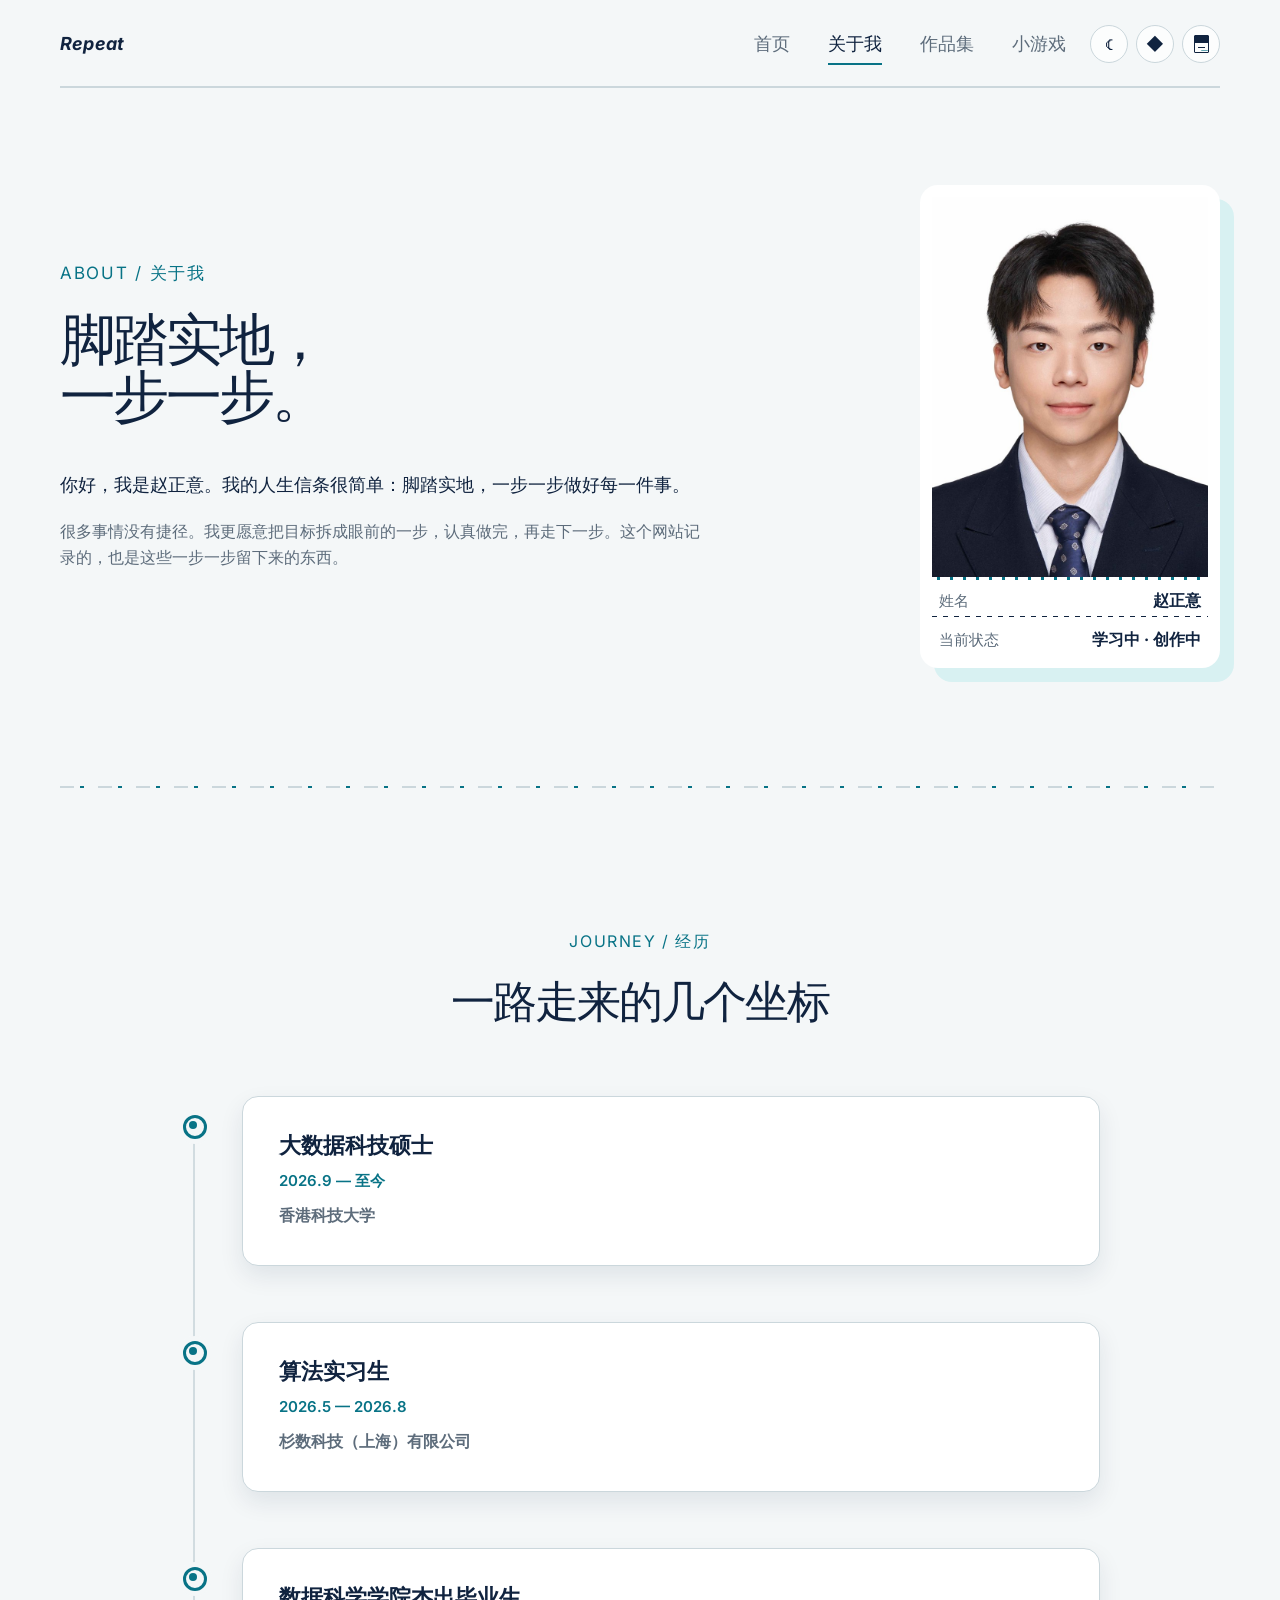
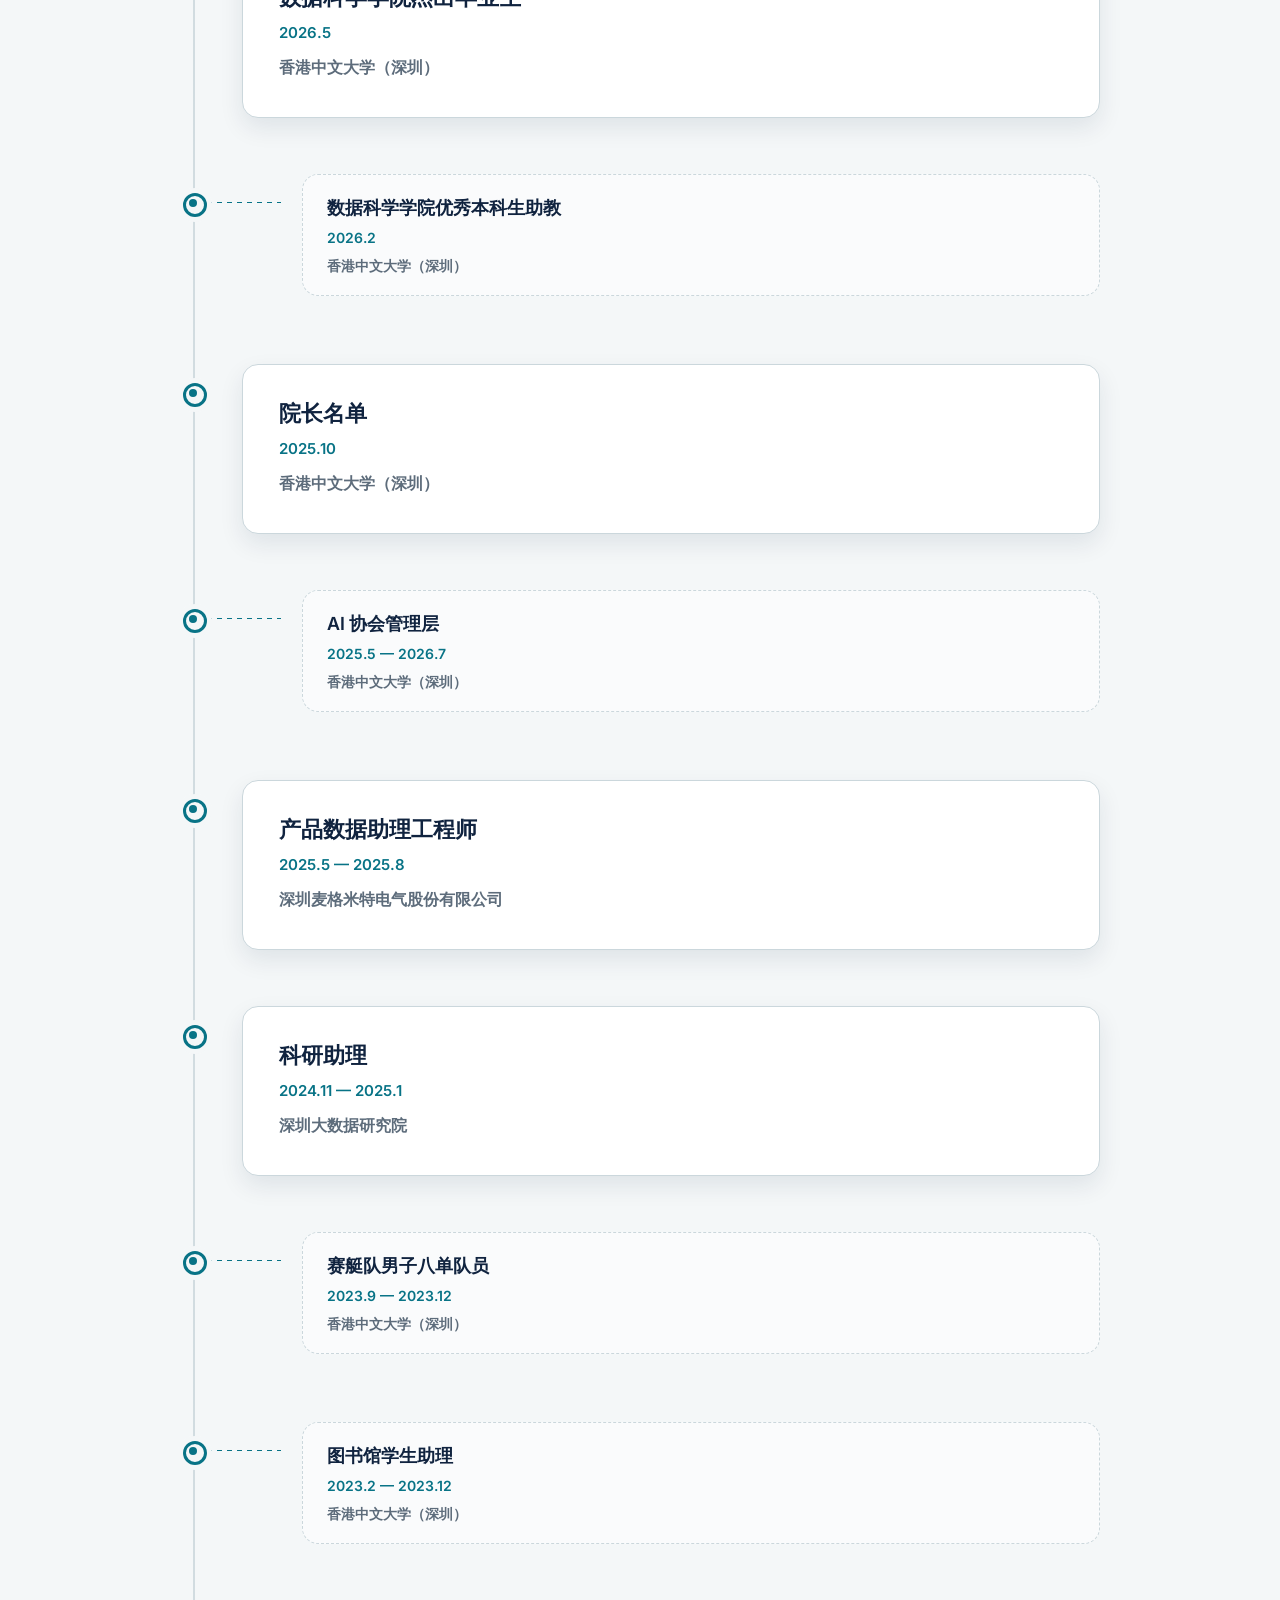
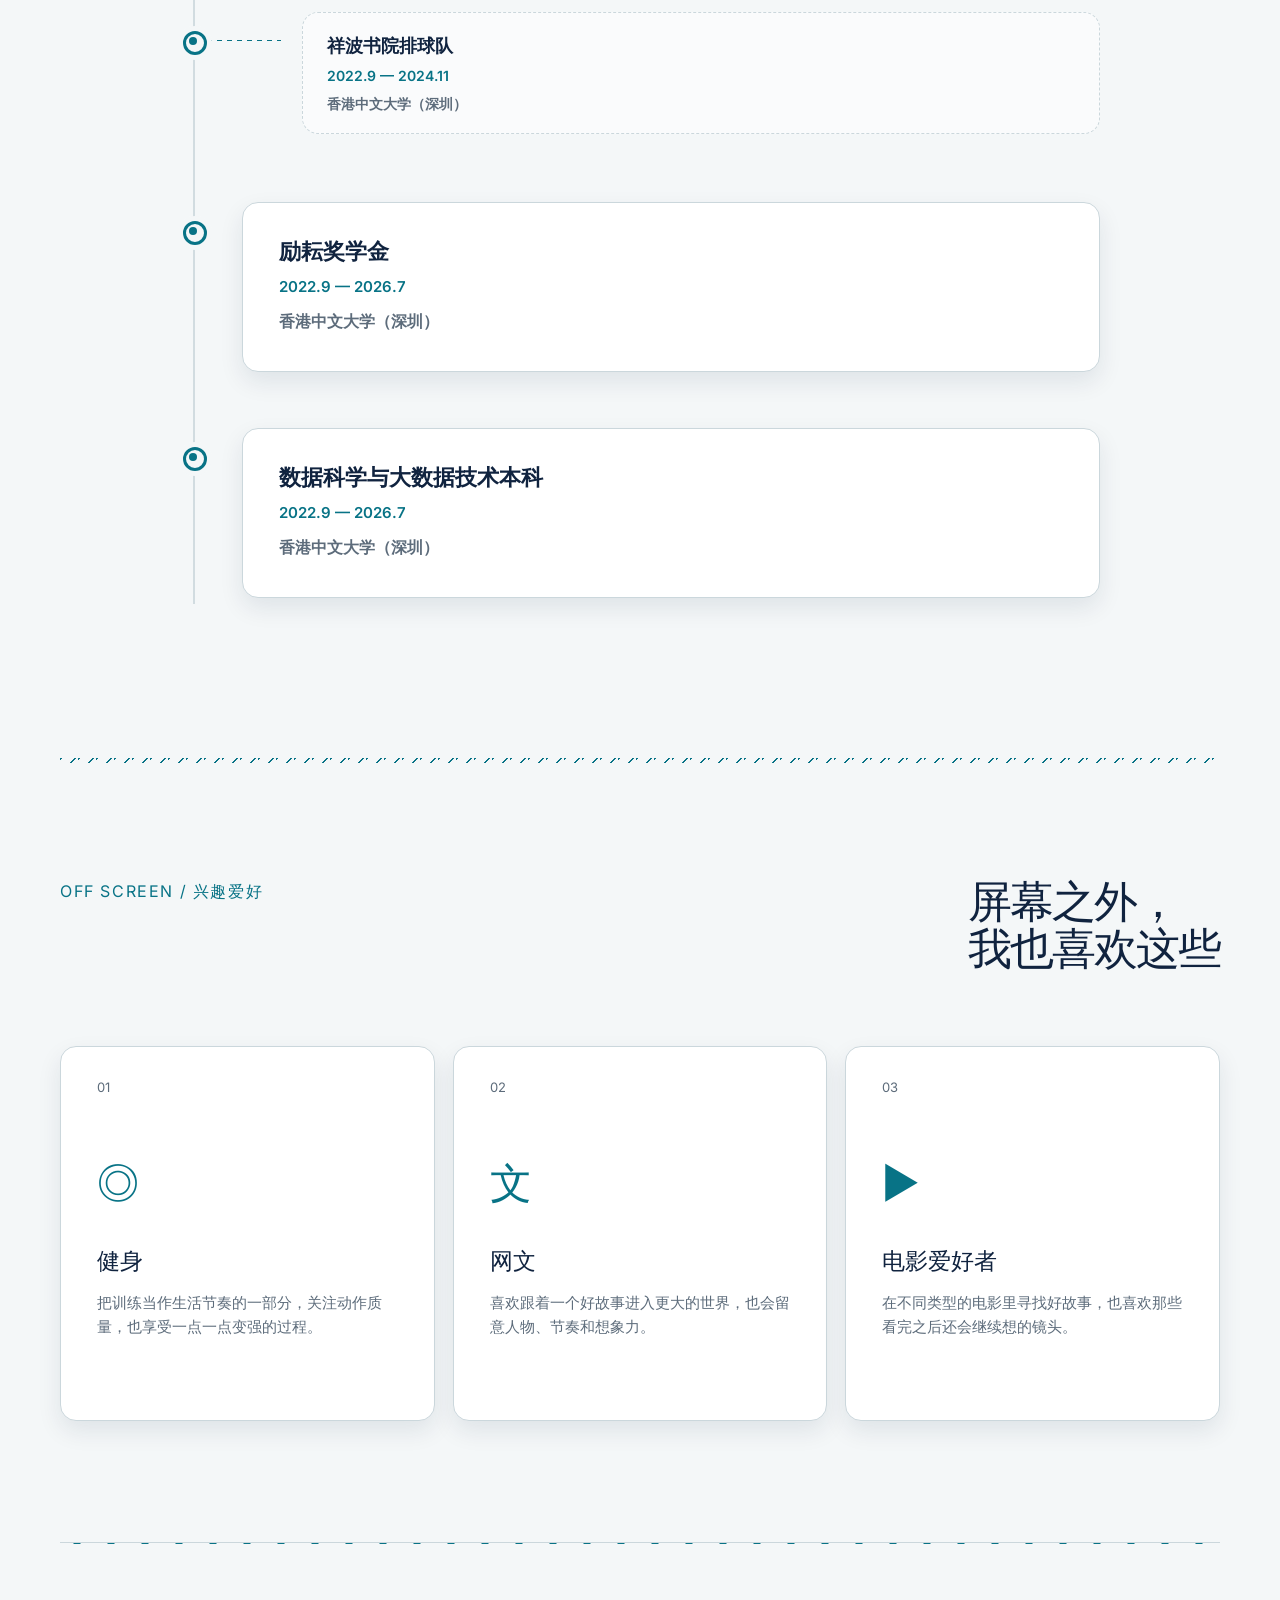
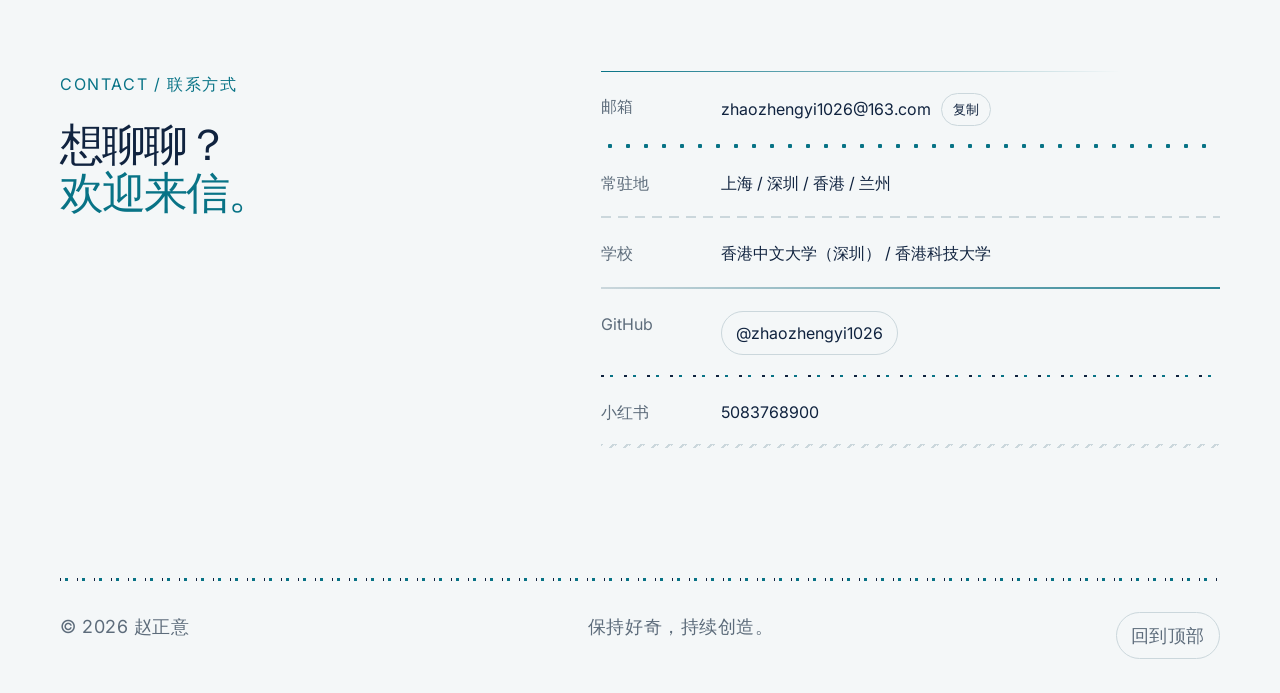
==== commit b6ebbaab: "完善风格组合并新增 ToolBox 作品" ====
--- a/about.html
+++ b/about.html
@@ -5,11 +5,11 @@
   <meta name="viewport" content="width=device-width, initial-scale=1">
   <meta name="description" content="了解赵正意的简介、经历、兴趣与联系方式。">
   <title>关于我｜赵正意</title>
-  <script>(()=>{const root=document.documentElement;root.classList.add('js');let theme;let style;try{theme=localStorage.getItem('theme');style=localStorage.getItem('site-style');}catch(error){}root.dataset.theme=theme||(matchMedia('(prefers-color-scheme: dark)').matches?'dark':'light');root.dataset.style=style||'classic';})();</script>
+  <script>(()=>{const root=document.documentElement;root.classList.add('js');let theme,abstractStyle,editorialStyle,legacyStyle;try{theme=localStorage.getItem('theme');abstractStyle=localStorage.getItem('abstract-style');editorialStyle=localStorage.getItem('editorial-style');legacyStyle=localStorage.getItem('site-style');}catch(error){}root.dataset.theme=theme||(matchMedia('(prefers-color-scheme: dark)').matches?'dark':'light');root.dataset.abstract=abstractStyle??String(legacyStyle==='abstract');root.dataset.editorial=editorialStyle??String(legacyStyle==='editorial');})();</script>
   <link rel="preconnect" href="https://fonts.googleapis.com">
   <link rel="preconnect" href="https://fonts.gstatic.com" crossorigin>
   <link href="https://fonts.googleapis.com/css2?family=Inter:wght@400;500;600;700&amp;display=swap" rel="stylesheet">
-  <link rel="stylesheet" href="assets/css/style.css?v=20260827.1">
+  <link rel="stylesheet" href="assets/css/style.css?v=20260901.1">
   <link rel="icon" href="images/life-avatar-favicon.jpg" type="image/jpeg">
 </head>
 <body>
@@ -71,7 +71,7 @@
             <p>香港中文大学（深圳）</p>
           </article>
         </li>
-        <li class="timeline-item reveal">
+        <li class="timeline-item timeline-item-compact reveal">
           <article class="timeline-card">
             <h3>数据科学学院优秀本科生助教</h3>
             <time datetime="2026-02">2026.2</time>
@@ -182,6 +182,6 @@
 
   <footer class="site-footer section-shell"><p>© <span data-year></span> 赵正意</p><p>保持好奇，持续创造。</p><a href="#main">回到顶部</a></footer>
   <div class="toast" role="status" aria-live="polite"></div>
-  <script src="assets/js/main.js?v=20260827.1"></script>
+  <script src="assets/js/main.js?v=20260830.1"></script>
 </body>
 </html>
--- a/assets/css/style.css
+++ b/assets/css/style.css
@@ -25,7 +25,7 @@
   --shadow-soft: 0 14px 34px rgba(0, 0, 0, .28);
 }
 
-html[data-style="abstract"] {
+html[data-abstract="true"] {
   --paper: #e7dfcc;
   --ink: #151513;
   --muted: #5d584d;
@@ -39,7 +39,7 @@
   --shadow-soft: 6px 6px 0 #151513;
 }
 
-html[data-style="abstract"][data-theme="dark"] {
+html[data-abstract="true"][data-theme="dark"] {
   --paper: #151513;
   --ink: #fffdf6;
   --muted: #c9c0ad;
@@ -50,7 +50,7 @@
   --shadow-soft: 6px 6px 0 #f4c020;
 }
 
-html[data-style="editorial"] {
+html[data-editorial="true"] {
   --paper: #f3f0e8;
   --ink: #26333d;
   --muted: #697274;
@@ -64,7 +64,7 @@
   --shadow-soft: none;
 }
 
-html[data-style="editorial"][data-theme="dark"] {
+html[data-editorial="true"][data-theme="dark"] {
   --paper: #171b1e;
   --ink: #f3f0e8;
   --muted: #c1bbb0;
@@ -73,6 +73,32 @@
   --accent-light: #49383a;
   --white: #202528;
   --shadow-soft: none;
+}
+
+/* Hybrid layer: abstract geometry with editorial typography and archival colours. */
+html[data-abstract="true"][data-editorial="true"] {
+  --paper: #eee7d8;
+  --ink: #202a30;
+  --muted: #635f58;
+  --line: #202a30;
+  --accent: #9a4d50;
+  --accent-light: #e8c86a;
+  --white: #faf6ec;
+  --display: Georgia, "Times New Roman", "Songti SC", "SimSun", serif;
+  --body: "Inter", "Microsoft YaHei", "PingFang SC", sans-serif;
+  --utility: "Inter", "Microsoft YaHei", "PingFang SC", sans-serif;
+  --shadow-soft: 5px 5px 0 #202a30;
+}
+
+html[data-abstract="true"][data-editorial="true"][data-theme="dark"] {
+  --paper: #17191a;
+  --ink: #f4efe4;
+  --muted: #c8bfb1;
+  --line: #f4efe4;
+  --accent: #e1a4a5;
+  --accent-light: #735f2b;
+  --white: #242526;
+  --shadow-soft: 5px 5px 0 #e1a4a5;
 }
 
 * { box-sizing: border-box; }
@@ -107,7 +133,9 @@
 .editorial-glyph::before { content: ""; position: absolute; top: 0; right: 0; left: 0; height: 7px; background: currentColor; }
 .editorial-glyph::after { content: ""; position: absolute; bottom: 4px; left: 3px; width: 7px; height: 1px; background: currentColor; box-shadow: 3px 3px 0 -0.2px var(--accent); }
 .editorial-toggle:hover .editorial-glyph { transform: translateY(-1px) rotate(-3deg); }
-.editorial-toggle[aria-pressed="true"] { border-color: var(--accent); color: var(--accent); }
+.theme-toggle[aria-pressed="true"],
+.style-toggle[aria-pressed="true"],
+.editorial-toggle[aria-pressed="true"] { border-color: var(--accent); color: var(--accent); background: var(--accent-light); }
 .menu-button { display: none; border: 0; color: var(--ink); background: transparent; cursor: pointer; }
 
 .header-manifesto { flex-basis: 100%; margin: 0; padding: 12px 0 18px; font-size: clamp(14px, 1.35vw, 16px); font-style: italic; line-height: 1.7; opacity: .68; }
@@ -239,7 +267,7 @@
 .portfolio-header .section-kicker { grid-column: 1 / -1; }
 .portfolio-header h1 { margin-bottom: 0; }
 .portfolio-header > p:last-child { padding-bottom: 12px; color: var(--muted); font-size: 16px; }
-.portfolio-grid { display: grid; grid-template-columns: repeat(auto-fit, minmax(250px, 1fr)); gap: 44px 24px; }
+.portfolio-grid { display: grid; grid-template-columns: repeat(3, minmax(0, 1fr)); gap: 44px 24px; }
 .work-card { min-width: 0; transition: transform .25s ease, filter .25s ease; }
 .work-card:hover { transform: translateY(-4px); filter: drop-shadow(0 14px 18px rgba(16, 35, 63, .09)); }
 .work-card:nth-child(2):hover { transform: translateY(-4px) rotate(.2deg); }
@@ -518,235 +546,272 @@
 html[data-theme="dark"] .bottle-milk { background: color-mix(in srgb, var(--accent-light) 74%, #dceff0); }
 
 /* Abstract industrial style: solid geometry, hard edges and offset shadows. */
-html[data-style="abstract"] body { position: relative; overflow-x: hidden; }
-html[data-style="abstract"] body::before,
-html[data-style="abstract"] body::after { content: ""; position: fixed; z-index: 0; pointer-events: none; }
-html[data-style="abstract"] body::before { top: 18vh; left: -78px; width: 220px; height: 220px; border: 3px solid var(--ink); background: #f4c020; clip-path: polygon(50% 0, 100% 24%, 82% 100%, 12% 82%, 0 22%); transform: rotate(16deg); }
-html[data-style="abstract"] body::after { right: -70px; bottom: 8vh; width: 190px; height: 190px; border: 28px solid #17a6bd; border-radius: 50%; background: transparent; }
-html[data-style="abstract"] .site-header,
-html[data-style="abstract"] main,
-html[data-style="abstract"] .site-footer { position: relative; z-index: 1; }
-html[data-style="abstract"] .site-header { border-bottom: 3px solid var(--ink); background-image: none; animation: none; }
-html[data-style="abstract"] .theme-toggle,
-html[data-style="abstract"] .style-toggle,
-html[data-style="abstract"] .editorial-toggle { border: 2px solid var(--ink); background: var(--white); box-shadow: 3px 3px 0 var(--ink); }
-html[data-style="abstract"] .theme-toggle:hover,
-html[data-style="abstract"] .style-toggle:hover,
-html[data-style="abstract"] .editorial-toggle:hover { border-color: var(--ink); color: #151513; background: #f4c020; box-shadow: 5px 5px 0 var(--ink); transform: translate(-2px, -2px); }
-html[data-style="abstract"] .brand-mark { padding: 3px 9px; border: 2px solid var(--ink); color: #151513; background: #f4c020; box-shadow: 3px 3px 0 var(--ink); }
-html[data-style="abstract"] .site-nav a::after { height: 4px; background: #f0531c; }
-html[data-style="abstract"] .section-kicker { display: inline-block; padding: 4px 9px; border: 2px solid var(--ink); color: #151513; background: #f4c020; box-shadow: 3px 3px 0 var(--ink); }
-html[data-style="abstract"] .eyebrow { border-bottom: 2px dashed var(--ink); background-image: none; animation: none; }
-html[data-style="abstract"] .home-page .hero { border-block: 3px solid var(--ink); background: var(--white); background-image: none; box-shadow: none; animation: none; }
-html[data-style="abstract"] .home-page .hero::before { inset: auto auto 8% 48%; width: 230px; height: 230px; border: 3px solid var(--ink); background: #f0531c; clip-path: polygon(50% 0, 100% 34%, 81% 100%, 13% 78%, 0 22%); opacity: .9; animation: abstract-shape 12s steps(4, end) infinite; }
-html[data-style="abstract"] .home-page .hero::after { inset: 12% 8% auto auto; width: 130px; height: 130px; border: 22px solid #17a6bd; border-radius: 50%; background: transparent; mix-blend-mode: normal; opacity: .9; }
-html[data-style="abstract"] .portrait-frame,
-html[data-style="abstract"] .profile-card { border: 3px solid var(--ink); border-radius: 6px; background: var(--white); box-shadow: 10px 10px 0 var(--ink); backdrop-filter: none; }
-html[data-style="abstract"] .portrait-frame:hover,
-html[data-style="abstract"] .profile-card:hover { box-shadow: 13px 13px 0 #f0531c; }
-html[data-style="abstract"] .button,
-html[data-style="abstract"] .text-link,
-html[data-style="abstract"] .site-footer a,
-html[data-style="abstract"] .contact-jump,
-html[data-style="abstract"] .copy-button,
-html[data-style="abstract"] .work-open,
-html[data-style="abstract"] .work-visit { border: 2px solid var(--ink); color: var(--ink); background: var(--white); box-shadow: 3px 3px 0 var(--ink); }
-html[data-style="abstract"] .button-primary { color: #151513; background: #f4c020; }
-html[data-style="abstract"] .button:hover,
-html[data-style="abstract"] .text-link:hover,
-html[data-style="abstract"] .site-footer a:hover,
-html[data-style="abstract"] .contact-jump:hover,
-html[data-style="abstract"] .copy-button:hover,
-html[data-style="abstract"] .work-open:hover,
-html[data-style="abstract"] .work-visit:hover { border-color: var(--ink); color: #151513; background: #17a6bd; box-shadow: 6px 6px 0 var(--ink); transform: translate(-2px, -2px); }
-html[data-style="abstract"] .journey-line::before { top: 12px; height: 3px; background: var(--ink); animation: none; clip-path: none; }
-html[data-style="abstract"] .journey-dot { border: 1px solid #151513; border-radius: 2px; }
-html[data-style="abstract"] .journey-pacman::before { border: 2px solid #151513; border-radius: 50%; background: conic-gradient(#f4c020 0 56deg, transparent 56deg 124deg, #f4c020 124deg 360deg); clip-path: none; animation: pacman-chomp .5s steps(2, end) infinite; }
-html[data-style="abstract"] .journey-pacman.is-confused::before { animation: pacman-chomp .5s steps(2, end) infinite, pacman-notice .65s ease-in-out; }
-html[data-style="abstract"] .journey-pacman::after { display: block; background: #151513; }
-html[data-style="abstract"] .preview-card,
-html[data-style="abstract"] .timeline-card,
-html[data-style="abstract"] .interest-card,
-html[data-style="abstract"] .work-carousel,
-html[data-style="abstract"] .project-modal { border: 3px solid var(--ink); border-radius: 6px; background: var(--white); box-shadow: 6px 6px 0 var(--ink); }
-html[data-style="abstract"] .preview-card::before { display: none; }
-html[data-style="abstract"] .preview-thumbnail,
-html[data-style="abstract"] .modal-thumbnail { border: 3px solid var(--ink); border-radius: 4px; box-shadow: 6px 6px 0 var(--ink); }
-html[data-style="abstract"] .preview-card:hover,
-html[data-style="abstract"] .timeline-card:hover,
-html[data-style="abstract"] .interest-card.reveal.visible:hover,
-html[data-style="abstract"] .work-card:hover { border-color: var(--ink); box-shadow: 10px 10px 0 #f0531c; filter: none; transform: translate(-3px, -3px); }
-html[data-style="abstract"] .timeline::before { background: var(--ink); animation: none; }
-html[data-style="abstract"] .timeline li::before { border-color: var(--ink); border-radius: 0; background: #f4c020; box-shadow: 0 0 0 4px var(--paper); transform: rotate(45deg); }
-html[data-style="abstract"] .timeline li::after { border-radius: 0; background: #f0531c; transform: rotate(45deg); }
-html[data-style="abstract"] .timeline-item-compact .timeline-card { border-style: solid; background: var(--white); box-shadow: 3px 3px 0 var(--ink); }
-html[data-style="abstract"] .timeline-item-compact .timeline-card::before { background: var(--ink); animation: none; }
-html[data-style="abstract"] .image-placeholder,
-html[data-style="abstract"][data-theme="dark"] .image-placeholder { color: #151513; background: #f4c020; background-image: none; }
-html[data-style="abstract"] .image-placeholder.alternate,
-html[data-style="abstract"][data-theme="dark"] .image-placeholder.alternate { background: #17a6bd; }
-html[data-style="abstract"] .image-placeholder.warm,
-html[data-style="abstract"][data-theme="dark"] .image-placeholder.warm { background: #f0531c; }
-html[data-style="abstract"] .image-placeholder::before { border: 3px solid #151513; border-radius: 0; transform: rotate(45deg); }
-html[data-style="abstract"] .carousel-control { border: 2px solid #151513; color: #151513; background: #fffdf6; box-shadow: 3px 3px 0 #151513; }
-html[data-style="abstract"] .carousel-dots button { border: 1px solid #151513; border-radius: 0; background: #fffdf6; box-shadow: none; }
-html[data-style="abstract"] .carousel-dots button.active { background: #f0531c; }
-html[data-style="abstract"] .about-hero,
-html[data-style="abstract"] .project-preview,
-html[data-style="abstract"] .interests,
-html[data-style="abstract"] .contact,
-html[data-style="abstract"] .contact-list,
-html[data-style="abstract"] .contact-list div,
-html[data-style="abstract"] .work-meta,
-html[data-style="abstract"] .site-footer,
-html[data-style="abstract"] .profile-card div { background-image: none; animation: none; }
-html[data-style="abstract"] .about-hero,
-html[data-style="abstract"] .interests,
-html[data-style="abstract"] .contact,
-html[data-style="abstract"] .site-footer { border-top: 3px solid var(--ink); }
-html[data-style="abstract"] .contact-list div { border-bottom: 2px solid var(--ink); }
-html[data-style="abstract"] .modal-preview { color: #151513; background: #17a6bd; }
-html[data-style="abstract"] .game-hud,
-html[data-style="abstract"] .bottle-zone,
-html[data-style="abstract"] .game-panel,
-html[data-style="abstract"] .game-stats { border: 3px solid var(--ink); border-radius: 6px; background: var(--white); box-shadow: 6px 6px 0 var(--ink); backdrop-filter: none; }
-html[data-style="abstract"] .bottle-zone > header,
-html[data-style="abstract"] .game-announcement,
-html[data-style="abstract"] .game-hud div,
-html[data-style="abstract"] .game-stats div { border-color: var(--ink); }
-html[data-style="abstract"] .bottle-stage { background: #e7dfcc; background-image: none; }
-html[data-style="abstract"] .bottle-stage::before { display: none; }
-html[data-style="abstract"] .bottle-body,
-html[data-style="abstract"] .bottle-nipple,
-html[data-style="abstract"] .bottle-ring { border-width: 3px; border-color: #151513; border-radius: 4px; box-shadow: 4px 4px 0 #151513; }
-html[data-style="abstract"] .bottle-body { background: #fffdf6; }
-html[data-style="abstract"] .bottle-ring { background: #17a6bd; }
-html[data-style="abstract"] .bottle-milk { border-radius: 0; background: #f4c020; }
-html[data-style="abstract"] .bottle-marks { width: 14px; border-right: 3px dashed #151513; background: none; }
-html[data-style="abstract"] .bottle-earning { border: 2px solid var(--ink); border-radius: 4px; color: #151513; background: #fffdf6; box-shadow: 4px 4px 0 var(--ink); }
-html[data-style="abstract"] .talent-card { border: 2px solid var(--ink); border-radius: 4px; background: var(--white); box-shadow: 3px 3px 0 var(--ink); }
-html[data-style="abstract"] .talent-card.unlocked { color: #151513; background: #f4c020; }
-html[data-style="abstract"][data-theme="dark"] .talent-card:not(.unlocked) p { color: #fffdf6; }
-html[data-style="abstract"] .talent-card.unlocked p { color: #3f392c; }
-html[data-style="abstract"] .game-buy-button,
-html[data-style="abstract"] .talent-card button,
-html[data-style="abstract"] .game-reset { border: 2px solid var(--ink); color: #151513; background: #fffdf6; box-shadow: 3px 3px 0 var(--ink); }
-html[data-style="abstract"] .game-buy-button { background: #f4c020; }
-html[data-style="abstract"] .game-buy-button:hover:not(:disabled),
-html[data-style="abstract"] .talent-card button:hover:not(:disabled),
-html[data-style="abstract"] .game-reset:hover { border-color: var(--ink); color: #151513; background: #17a6bd; box-shadow: 6px 6px 0 var(--ink); transform: translate(-2px, -2px); }
-html[data-style="abstract"] .game-buy-button:disabled,
-html[data-style="abstract"] .talent-card button:disabled { border-color: #3f3b34; color: #3f3b34; background: #c9c1ae; box-shadow: none; }
-html[data-style="abstract"] .game-reset { border-color: var(--ink); color: #fff; background: #116b49; }
-html[data-style="abstract"] .game-reset:hover { border-color: var(--ink); color: #fff; background: #0c573b; }
+html[data-abstract="true"] body { position: relative; overflow-x: hidden; }
+html[data-abstract="true"] body::before,
+html[data-abstract="true"] body::after { content: ""; position: fixed; z-index: 0; pointer-events: none; }
+html[data-abstract="true"] body::before { top: 18vh; left: -78px; width: 220px; height: 220px; border: 3px solid var(--ink); background: #f4c020; clip-path: polygon(50% 0, 100% 24%, 82% 100%, 12% 82%, 0 22%); transform: rotate(16deg); }
+html[data-abstract="true"] body::after { right: -70px; bottom: 8vh; width: 190px; height: 190px; border: 28px solid #17a6bd; border-radius: 50%; background: transparent; }
+html[data-abstract="true"] .site-header,
+html[data-abstract="true"] main,
+html[data-abstract="true"] .site-footer { position: relative; z-index: 1; }
+html[data-abstract="true"] .site-header { border-bottom: 3px solid var(--ink); background-image: none; animation: none; }
+html[data-abstract="true"] .theme-toggle,
+html[data-abstract="true"] .style-toggle,
+html[data-abstract="true"] .editorial-toggle { border: 2px solid var(--ink); background: var(--white); box-shadow: 3px 3px 0 var(--ink); }
+html[data-abstract="true"] .theme-toggle:hover,
+html[data-abstract="true"] .style-toggle:hover,
+html[data-abstract="true"] .editorial-toggle:hover { border-color: var(--ink); color: #151513; background: #f4c020; box-shadow: 5px 5px 0 var(--ink); transform: translate(-2px, -2px); }
+html[data-abstract="true"] .brand-mark { padding: 3px 9px; border: 2px solid var(--ink); color: #151513; background: #f4c020; box-shadow: 3px 3px 0 var(--ink); }
+html[data-abstract="true"] .site-nav a::after { height: 4px; background: #f0531c; }
+html[data-abstract="true"] .section-kicker { display: inline-block; padding: 4px 9px; border: 2px solid var(--ink); color: #151513; background: #f4c020; box-shadow: 3px 3px 0 var(--ink); }
+html[data-abstract="true"] .eyebrow { border-bottom: 2px dashed var(--ink); background-image: none; animation: none; }
+html[data-abstract="true"] .home-page .hero { border-block: 3px solid var(--ink); background: var(--white); background-image: none; box-shadow: none; animation: none; }
+html[data-abstract="true"] .home-page .hero::before { inset: auto auto 8% 48%; width: 230px; height: 230px; border: 3px solid var(--ink); background: #f0531c; clip-path: polygon(50% 0, 100% 34%, 81% 100%, 13% 78%, 0 22%); opacity: .9; animation: abstract-shape 12s steps(4, end) infinite; }
+html[data-abstract="true"] .home-page .hero::after { inset: 12% 8% auto auto; width: 130px; height: 130px; border: 22px solid #17a6bd; border-radius: 50%; background: transparent; mix-blend-mode: normal; opacity: .9; }
+html[data-abstract="true"] .portrait-frame,
+html[data-abstract="true"] .profile-card { border: 3px solid var(--ink); border-radius: 6px; background: var(--white); box-shadow: 10px 10px 0 var(--ink); backdrop-filter: none; }
+html[data-abstract="true"] .portrait-frame:hover,
+html[data-abstract="true"] .profile-card:hover { box-shadow: 13px 13px 0 #f0531c; }
+html[data-abstract="true"] .button,
+html[data-abstract="true"] .text-link,
+html[data-abstract="true"] .site-footer a,
+html[data-abstract="true"] .contact-jump,
+html[data-abstract="true"] .copy-button,
+html[data-abstract="true"] .work-open,
+html[data-abstract="true"] .work-visit { border: 2px solid var(--ink); color: var(--ink); background: var(--white); box-shadow: 3px 3px 0 var(--ink); }
+html[data-abstract="true"] .button-primary { color: #151513; background: #f4c020; }
+html[data-abstract="true"] .button:hover,
+html[data-abstract="true"] .text-link:hover,
+html[data-abstract="true"] .site-footer a:hover,
+html[data-abstract="true"] .contact-jump:hover,
+html[data-abstract="true"] .copy-button:hover,
+html[data-abstract="true"] .work-open:hover,
+html[data-abstract="true"] .work-visit:hover { border-color: var(--ink); color: #151513; background: #17a6bd; box-shadow: 6px 6px 0 var(--ink); transform: translate(-2px, -2px); }
+html[data-abstract="true"] .journey-line::before { top: 12px; height: 3px; background: var(--ink); animation: none; clip-path: none; }
+html[data-abstract="true"] .journey-dot { border: 1px solid #151513; border-radius: 2px; }
+html[data-abstract="true"] .journey-pacman::before { border: 2px solid #151513; border-radius: 50%; background: conic-gradient(#f4c020 0 56deg, transparent 56deg 124deg, #f4c020 124deg 360deg); clip-path: none; animation: pacman-chomp .5s steps(2, end) infinite; }
+html[data-abstract="true"] .journey-pacman.is-confused::before { animation: pacman-chomp .5s steps(2, end) infinite, pacman-notice .65s ease-in-out; }
+html[data-abstract="true"] .journey-pacman::after { display: block; background: #151513; }
+html[data-abstract="true"] .preview-card,
+html[data-abstract="true"] .timeline-card,
+html[data-abstract="true"] .interest-card,
+html[data-abstract="true"] .work-carousel,
+html[data-abstract="true"] .project-modal { border: 3px solid var(--ink); border-radius: 6px; background: var(--white); box-shadow: 6px 6px 0 var(--ink); }
+html[data-abstract="true"] .preview-card::before { display: none; }
+html[data-abstract="true"] .preview-thumbnail,
+html[data-abstract="true"] .modal-thumbnail { border: 3px solid var(--ink); border-radius: 4px; box-shadow: 6px 6px 0 var(--ink); }
+html[data-abstract="true"] .preview-card:hover,
+html[data-abstract="true"] .timeline-card:hover,
+html[data-abstract="true"] .interest-card.reveal.visible:hover,
+html[data-abstract="true"] .work-card:hover { border-color: var(--ink); box-shadow: 10px 10px 0 #f0531c; filter: none; transform: translate(-3px, -3px); }
+html[data-abstract="true"] .timeline::before { background: var(--ink); animation: none; }
+html[data-abstract="true"] .timeline li::before { border-color: var(--ink); border-radius: 0; background: #f4c020; box-shadow: 0 0 0 4px var(--paper); transform: rotate(45deg); }
+html[data-abstract="true"] .timeline li::after { border-radius: 0; background: #f0531c; transform: rotate(45deg); }
+html[data-abstract="true"] .timeline-item-compact .timeline-card { border-style: solid; background: var(--white); box-shadow: 3px 3px 0 var(--ink); }
+html[data-abstract="true"] .timeline-item-compact .timeline-card::before { background: var(--ink); animation: none; }
+html[data-abstract="true"] .image-placeholder,
+html[data-abstract="true"][data-theme="dark"] .image-placeholder { color: #151513; background: #f4c020; background-image: none; }
+html[data-abstract="true"] .image-placeholder.alternate,
+html[data-abstract="true"][data-theme="dark"] .image-placeholder.alternate { background: #17a6bd; }
+html[data-abstract="true"] .image-placeholder.warm,
+html[data-abstract="true"][data-theme="dark"] .image-placeholder.warm { background: #f0531c; }
+html[data-abstract="true"] .image-placeholder::before { border: 3px solid #151513; border-radius: 0; transform: rotate(45deg); }
+html[data-abstract="true"] .carousel-control { border: 2px solid #151513; color: #151513; background: #fffdf6; box-shadow: 3px 3px 0 #151513; }
+html[data-abstract="true"] .carousel-dots button { border: 1px solid #151513; border-radius: 0; background: #fffdf6; box-shadow: none; }
+html[data-abstract="true"] .carousel-dots button.active { background: #f0531c; }
+html[data-abstract="true"] .about-hero,
+html[data-abstract="true"] .project-preview,
+html[data-abstract="true"] .interests,
+html[data-abstract="true"] .contact,
+html[data-abstract="true"] .contact-list,
+html[data-abstract="true"] .contact-list div,
+html[data-abstract="true"] .work-meta,
+html[data-abstract="true"] .site-footer,
+html[data-abstract="true"] .profile-card div { background-image: none; animation: none; }
+html[data-abstract="true"] .about-hero,
+html[data-abstract="true"] .interests,
+html[data-abstract="true"] .contact,
+html[data-abstract="true"] .site-footer { border-top: 3px solid var(--ink); }
+html[data-abstract="true"] .contact-list div { border-bottom: 2px solid var(--ink); }
+html[data-abstract="true"] .modal-preview { color: #151513; background: #17a6bd; }
+html[data-abstract="true"] .game-hud,
+html[data-abstract="true"] .bottle-zone,
+html[data-abstract="true"] .game-panel,
+html[data-abstract="true"] .game-stats { border: 3px solid var(--ink); border-radius: 6px; background: var(--white); box-shadow: 6px 6px 0 var(--ink); backdrop-filter: none; }
+html[data-abstract="true"] .bottle-zone > header,
+html[data-abstract="true"] .game-announcement,
+html[data-abstract="true"] .game-hud div,
+html[data-abstract="true"] .game-stats div { border-color: var(--ink); }
+html[data-abstract="true"] .bottle-stage { background: #e7dfcc; background-image: none; }
+html[data-abstract="true"] .bottle-stage::before { display: none; }
+html[data-abstract="true"] .bottle-body,
+html[data-abstract="true"] .bottle-nipple,
+html[data-abstract="true"] .bottle-ring { border-width: 3px; border-color: #151513; border-radius: 4px; box-shadow: 4px 4px 0 #151513; }
+html[data-abstract="true"] .bottle-body { background: #fffdf6; }
+html[data-abstract="true"] .bottle-ring { background: #17a6bd; }
+html[data-abstract="true"] .bottle-milk { border-radius: 0; background: #f4c020; }
+html[data-abstract="true"] .bottle-marks { width: 14px; border-right: 3px dashed #151513; background: none; }
+html[data-abstract="true"] .bottle-earning { border: 2px solid var(--ink); border-radius: 4px; color: #151513; background: #fffdf6; box-shadow: 4px 4px 0 var(--ink); }
+html[data-abstract="true"] .talent-card { border: 2px solid var(--ink); border-radius: 4px; background: var(--white); box-shadow: 3px 3px 0 var(--ink); }
+html[data-abstract="true"] .talent-card.unlocked { color: #151513; background: #f4c020; }
+html[data-abstract="true"][data-theme="dark"] .talent-card:not(.unlocked) p { color: #fffdf6; }
+html[data-abstract="true"] .talent-card.unlocked p { color: #3f392c; }
+html[data-abstract="true"] .game-buy-button,
+html[data-abstract="true"] .talent-card button,
+html[data-abstract="true"] .game-reset { border: 2px solid var(--ink); color: #151513; background: #fffdf6; box-shadow: 3px 3px 0 var(--ink); }
+html[data-abstract="true"] .game-buy-button { background: #f4c020; }
+html[data-abstract="true"] .game-buy-button:hover:not(:disabled),
+html[data-abstract="true"] .talent-card button:hover:not(:disabled),
+html[data-abstract="true"] .game-reset:hover { border-color: var(--ink); color: #151513; background: #17a6bd; box-shadow: 6px 6px 0 var(--ink); transform: translate(-2px, -2px); }
+html[data-abstract="true"] .game-buy-button:disabled,
+html[data-abstract="true"] .talent-card button:disabled { border-color: #3f3b34; color: #3f3b34; background: #c9c1ae; box-shadow: none; }
+html[data-abstract="true"] .game-reset { border-color: var(--ink); color: #fff; background: #116b49; }
+html[data-abstract="true"] .game-reset:hover { border-color: var(--ink); color: #fff; background: #0c573b; }
 
 /* Photo-abstract editorial: faithful images, flat ivory panels and sparse photo-derived marks. */
-html[data-style="editorial"] body { background: var(--paper); }
-html[data-style="editorial"] .site-header { border-bottom: 1px solid var(--line); }
-html[data-style="editorial"] .brand-mark { font-family: var(--display); font-weight: 700; letter-spacing: .02em; }
-html[data-style="editorial"] .site-nav a::after { height: 1px; background: var(--accent); }
-html[data-style="editorial"] .header-manifesto { font-family: var(--display); opacity: .72; }
-html[data-style="editorial"] .theme-toggle,
-html[data-style="editorial"] .style-toggle,
-html[data-style="editorial"] .editorial-toggle { border-color: var(--line); background: transparent; box-shadow: none; }
-html[data-style="editorial"] .theme-toggle:hover,
-html[data-style="editorial"] .style-toggle:hover,
-html[data-style="editorial"] .editorial-toggle:hover,
-html[data-style="editorial"] .editorial-toggle[aria-pressed="true"] { border-color: var(--accent); color: var(--accent); background: var(--accent-light); box-shadow: none; }
-html[data-style="editorial"] .editorial-glyph { border-radius: 0; }
-html[data-style="editorial"] .eyebrow,
-html[data-style="editorial"] .section-kicker { position: relative; color: var(--accent); font-family: var(--display); font-style: italic; letter-spacing: .06em; }
-html[data-style="editorial"] .eyebrow { border-bottom: 1px solid var(--line); }
-html[data-style="editorial"] .section-kicker::after { content: ""; display: inline-block; width: 34px; height: 1px; margin-left: 12px; vertical-align: middle; background: var(--accent); }
-html[data-style="editorial"] .hero h1,
-html[data-style="editorial"] .section-heading h2,
-html[data-style="editorial"] .sticky-heading h2,
-html[data-style="editorial"] .contact h2,
-html[data-style="editorial"] .about-statement h1,
-html[data-style="editorial"] .portfolio-header h1 { font-family: var(--display); font-weight: 400; letter-spacing: -.035em; }
-html[data-style="editorial"] .home-page .hero { border-color: var(--line); background: var(--paper); background-image: none; box-shadow: none; animation: none; }
-html[data-style="editorial"] .home-page .hero::before { inset: auto 8% 10% auto; width: 176px; height: 42px; border-top: 2px solid var(--ink); border-bottom: 1px solid var(--accent); background: transparent; opacity: .2; animation: none; transform: none; }
-html[data-style="editorial"] .home-page .hero::after { inset: auto 13% 12% auto; width: 62px; height: 18px; border: 0; border-radius: 46% 54% 43% 57%; background: var(--muted); mix-blend-mode: normal; opacity: .18; }
-html[data-style="editorial"] .hero-repeat { font-family: var(--display); font-weight: 700; }
-html[data-style="editorial"] .hero-name { color: var(--accent); }
-html[data-style="editorial"] .role-list span { border-color: var(--line); }
-html[data-style="editorial"] .portrait-frame,
-html[data-style="editorial"] .profile-card { padding: 0; border: 1px solid var(--line); border-radius: 0; background: transparent; box-shadow: none; transform: none; backdrop-filter: none; }
-html[data-style="editorial"] .portrait-frame::after { display: none; }
-html[data-style="editorial"] .portrait-frame:hover,
-html[data-style="editorial"] .profile-card:hover { box-shadow: none; transform: translateY(-2px); }
-html[data-style="editorial"] .portrait-frame:hover img { transform: none; }
-html[data-style="editorial"] .coordinate { margin-top: 0; padding: 12px 2px 0; border-top: 1px solid var(--line); }
-html[data-style="editorial"] .profile-card div { padding-inline: 14px; }
-html[data-style="editorial"] .button,
-html[data-style="editorial"] .text-link,
-html[data-style="editorial"] .site-footer a,
-html[data-style="editorial"] .contact-jump,
-html[data-style="editorial"] .copy-button,
-html[data-style="editorial"] .work-open,
-html[data-style="editorial"] .work-visit { border: 1px solid var(--line); color: var(--ink); background: transparent; box-shadow: none; backdrop-filter: none; }
-html[data-style="editorial"] .button-primary { border-color: var(--ink); color: var(--paper); background: var(--ink); }
-html[data-style="editorial"] .button:hover,
-html[data-style="editorial"] .text-link:hover,
-html[data-style="editorial"] .site-footer a:hover,
-html[data-style="editorial"] .contact-jump:hover,
-html[data-style="editorial"] .copy-button:hover,
-html[data-style="editorial"] .work-open:hover,
-html[data-style="editorial"] .work-visit:hover { border-color: var(--accent); color: var(--accent); background: var(--accent-light); box-shadow: none; }
-html[data-style="editorial"] .journey-line::before { height: 1px; background: var(--line); animation: none; }
-html[data-style="editorial"] .journey-dot { width: 2px; height: 7px; border-radius: 0; background: var(--muted); }
-html[data-style="editorial"] .journey-pacman { filter: none; }
-html[data-style="editorial"] .journey-pacman::before { inset: 4px 2px; border-radius: 1px; background: var(--accent); animation: none; }
-html[data-style="editorial"] .journey-pacman::after { display: none; }
-html[data-style="editorial"] .preview-card,
-html[data-style="editorial"] .timeline-card,
-html[data-style="editorial"] .interest-card,
-html[data-style="editorial"] .work-carousel,
-html[data-style="editorial"] .project-modal,
-html[data-style="editorial"] .game-hud,
-html[data-style="editorial"] .bottle-zone,
-html[data-style="editorial"] .game-panel,
-html[data-style="editorial"] .game-stats,
-html[data-style="editorial"] .talent-card { border: 1px solid var(--line); border-radius: 10px; background: var(--white); box-shadow: none; }
-html[data-style="editorial"] .preview-card::before,
-html[data-style="editorial"] .bottle-stage::before { display: none; }
-html[data-style="editorial"] .preview-card:hover,
-html[data-style="editorial"] .timeline-card:hover,
-html[data-style="editorial"] .interest-card.reveal.visible:hover,
-html[data-style="editorial"] .work-card:hover,
-html[data-style="editorial"] .talent-card:hover { border-color: var(--accent); box-shadow: none; filter: none; transform: translateY(-2px); }
-html[data-style="editorial"] .preview-thumbnail,
-html[data-style="editorial"] .project-screenshot,
-html[data-style="editorial"] .modal-thumbnail { border-radius: 0; box-shadow: none; }
-html[data-style="editorial"] .about-hero,
-html[data-style="editorial"] .project-preview,
-html[data-style="editorial"] .interests,
-html[data-style="editorial"] .contact,
-html[data-style="editorial"] .contact-list,
-html[data-style="editorial"] .contact-list div,
-html[data-style="editorial"] .work-meta,
-html[data-style="editorial"] .site-footer,
-html[data-style="editorial"] .profile-card div { background-image: none; animation: none; }
-html[data-style="editorial"] .about-hero,
-html[data-style="editorial"] .interests,
-html[data-style="editorial"] .contact,
-html[data-style="editorial"] .site-footer { border-top: 1px solid var(--line); }
-html[data-style="editorial"] .timeline::before { width: 1px; background: var(--line); animation: none; }
-html[data-style="editorial"] .timeline li::before { border-color: var(--accent); background: var(--paper); box-shadow: 0 0 0 5px var(--paper); }
-html[data-style="editorial"] .timeline li::after { background: var(--accent); }
-html[data-style="editorial"] .timeline-item-compact .timeline-card { border-style: solid; background: transparent; }
-html[data-style="editorial"] .timeline-item-compact .timeline-card::before { height: 1px; background: var(--accent); animation: none; }
-html[data-style="editorial"] .image-placeholder,
-html[data-style="editorial"][data-theme="dark"] .image-placeholder,
-html[data-style="editorial"] .bottle-stage,
-html[data-style="editorial"] .modal-preview { color: var(--ink); background: var(--paper); background-image: none; }
-html[data-style="editorial"] .game-buy-button,
-html[data-style="editorial"] .talent-card button { border-color: var(--line); color: var(--ink); background: transparent; }
-html[data-style="editorial"] .game-buy-button:hover:not(:disabled),
-html[data-style="editorial"] .talent-card button:hover:not(:disabled) { border-color: var(--accent); color: var(--accent); background: var(--accent-light); }
-html[data-style="editorial"] .talent-card.unlocked { border-color: var(--accent); color: var(--ink); background: var(--accent-light); }
-html[data-style="editorial"] .talent-card.unlocked p { color: var(--muted); }
-html[data-style="editorial"] .game-reset { border-color: var(--ink); color: var(--paper); background: var(--ink); box-shadow: none; }
+html[data-editorial="true"] body { background: var(--paper); }
+html[data-editorial="true"] .site-header { border-bottom: 1px solid var(--line); }
+html[data-editorial="true"] .brand-mark { font-family: var(--display); font-weight: 700; letter-spacing: .02em; }
+html[data-editorial="true"] .site-nav a::after { height: 1px; background: var(--accent); }
+html[data-editorial="true"] .header-manifesto { font-family: var(--display); opacity: .72; }
+html[data-editorial="true"] .theme-toggle,
+html[data-editorial="true"] .style-toggle,
+html[data-editorial="true"] .editorial-toggle { border-color: var(--line); background: transparent; box-shadow: none; }
+html[data-editorial="true"] .theme-toggle:hover,
+html[data-editorial="true"] .style-toggle:hover,
+html[data-editorial="true"] .editorial-toggle:hover,
+html[data-editorial="true"] .editorial-toggle[aria-pressed="true"] { border-color: var(--accent); color: var(--accent); background: var(--accent-light); box-shadow: none; }
+html[data-editorial="true"] .editorial-glyph { border-radius: 0; }
+html[data-editorial="true"] .eyebrow,
+html[data-editorial="true"] .section-kicker { position: relative; color: var(--accent); font-family: var(--display); font-style: italic; letter-spacing: .06em; }
+html[data-editorial="true"] .eyebrow { border-bottom: 1px solid var(--line); }
+html[data-editorial="true"] .section-kicker::after { content: ""; display: inline-block; width: 34px; height: 1px; margin-left: 12px; vertical-align: middle; background: var(--accent); }
+html[data-editorial="true"] .hero h1,
+html[data-editorial="true"] .section-heading h2,
+html[data-editorial="true"] .sticky-heading h2,
+html[data-editorial="true"] .contact h2,
+html[data-editorial="true"] .about-statement h1,
+html[data-editorial="true"] .portfolio-header h1 { font-family: var(--display); font-weight: 400; letter-spacing: -.035em; }
+html[data-editorial="true"] .home-page .hero { border-color: var(--line); background: var(--paper); background-image: none; box-shadow: none; animation: none; }
+html[data-editorial="true"] .home-page .hero::before { inset: auto 8% 10% auto; width: 176px; height: 42px; border-top: 2px solid var(--ink); border-bottom: 1px solid var(--accent); background: transparent; opacity: .2; animation: none; transform: none; }
+html[data-editorial="true"] .home-page .hero::after { inset: auto 13% 12% auto; width: 62px; height: 18px; border: 0; border-radius: 46% 54% 43% 57%; background: var(--muted); mix-blend-mode: normal; opacity: .18; }
+html[data-editorial="true"] .hero-repeat { font-family: var(--display); font-weight: 700; }
+html[data-editorial="true"] .hero-name { color: var(--accent); }
+html[data-editorial="true"] .role-list span { border-color: var(--line); }
+html[data-editorial="true"] .portrait-frame,
+html[data-editorial="true"] .profile-card { padding: 0; border: 1px solid var(--line); border-radius: 0; background: transparent; box-shadow: none; transform: none; backdrop-filter: none; }
+html[data-editorial="true"] .portrait-frame::after { display: none; }
+html[data-editorial="true"] .portrait-frame:hover,
+html[data-editorial="true"] .profile-card:hover { box-shadow: none; transform: translateY(-2px); }
+html[data-editorial="true"] .portrait-frame:hover img { transform: none; }
+html[data-editorial="true"] .coordinate { margin-top: 0; padding: 12px 2px 0; border-top: 1px solid var(--line); }
+html[data-editorial="true"] .profile-card div { padding-inline: 14px; }
+html[data-editorial="true"] .button,
+html[data-editorial="true"] .text-link,
+html[data-editorial="true"] .site-footer a,
+html[data-editorial="true"] .contact-jump,
+html[data-editorial="true"] .copy-button,
+html[data-editorial="true"] .work-open,
+html[data-editorial="true"] .work-visit { border: 1px solid var(--line); color: var(--ink); background: transparent; box-shadow: none; backdrop-filter: none; }
+html[data-editorial="true"] .button-primary { border-color: var(--ink); color: var(--paper); background: var(--ink); }
+html[data-editorial="true"] .button:hover,
+html[data-editorial="true"] .text-link:hover,
+html[data-editorial="true"] .site-footer a:hover,
+html[data-editorial="true"] .contact-jump:hover,
+html[data-editorial="true"] .copy-button:hover,
+html[data-editorial="true"] .work-open:hover,
+html[data-editorial="true"] .work-visit:hover { border-color: var(--accent); color: var(--accent); background: var(--accent-light); box-shadow: none; }
+html[data-editorial="true"] .journey-line::before { height: 1px; background: var(--line); animation: none; }
+html[data-editorial="true"] .journey-dot { width: 2px; height: 7px; border-radius: 0; background: var(--muted); }
+html[data-editorial="true"] .journey-pacman { filter: none; }
+html[data-editorial="true"] .journey-pacman::before { inset: 4px 2px; border-radius: 1px; background: var(--accent); animation: none; }
+html[data-editorial="true"] .journey-pacman::after { display: none; }
+html[data-editorial="true"] .preview-card,
+html[data-editorial="true"] .timeline-card,
+html[data-editorial="true"] .interest-card,
+html[data-editorial="true"] .work-carousel,
+html[data-editorial="true"] .project-modal,
+html[data-editorial="true"] .game-hud,
+html[data-editorial="true"] .bottle-zone,
+html[data-editorial="true"] .game-panel,
+html[data-editorial="true"] .game-stats,
+html[data-editorial="true"] .talent-card { border: 1px solid var(--line); border-radius: 10px; background: var(--white); box-shadow: none; }
+html[data-editorial="true"] .preview-card::before,
+html[data-editorial="true"] .bottle-stage::before { display: none; }
+html[data-editorial="true"] .preview-card:hover,
+html[data-editorial="true"] .timeline-card:hover,
+html[data-editorial="true"] .interest-card.reveal.visible:hover,
+html[data-editorial="true"] .work-card:hover,
+html[data-editorial="true"] .talent-card:hover { border-color: var(--accent); box-shadow: none; filter: none; transform: translateY(-2px); }
+html[data-editorial="true"] .preview-thumbnail,
+html[data-editorial="true"] .project-screenshot,
+html[data-editorial="true"] .modal-thumbnail { border-radius: 0; box-shadow: none; }
+html[data-editorial="true"] .about-hero,
+html[data-editorial="true"] .project-preview,
+html[data-editorial="true"] .interests,
+html[data-editorial="true"] .contact,
+html[data-editorial="true"] .contact-list,
+html[data-editorial="true"] .contact-list div,
+html[data-editorial="true"] .work-meta,
+html[data-editorial="true"] .site-footer,
+html[data-editorial="true"] .profile-card div { background-image: none; animation: none; }
+html[data-editorial="true"] .about-hero,
+html[data-editorial="true"] .interests,
+html[data-editorial="true"] .contact,
+html[data-editorial="true"] .site-footer { border-top: 1px solid var(--line); }
+html[data-editorial="true"] .timeline::before { width: 1px; background: var(--line); animation: none; }
+html[data-editorial="true"] .timeline li::before { border-color: var(--accent); background: var(--paper); box-shadow: 0 0 0 5px var(--paper); }
+html[data-editorial="true"] .timeline li::after { background: var(--accent); }
+html[data-editorial="true"] .timeline-item-compact .timeline-card { border-style: solid; background: transparent; }
+html[data-editorial="true"] .timeline-item-compact .timeline-card::before { height: 1px; background: var(--accent); animation: none; }
+html[data-editorial="true"] .image-placeholder,
+html[data-editorial="true"][data-theme="dark"] .image-placeholder,
+html[data-editorial="true"] .bottle-stage,
+html[data-editorial="true"] .modal-preview { color: var(--ink); background: var(--paper); background-image: none; }
+html[data-editorial="true"] .game-buy-button,
+html[data-editorial="true"] .talent-card button { border-color: var(--line); color: var(--ink); background: transparent; }
+html[data-editorial="true"] .game-buy-button:hover:not(:disabled),
+html[data-editorial="true"] .talent-card button:hover:not(:disabled) { border-color: var(--accent); color: var(--accent); background: var(--accent-light); }
+html[data-editorial="true"] .talent-card.unlocked { border-color: var(--accent); color: var(--ink); background: var(--accent-light); }
+html[data-editorial="true"] .talent-card.unlocked p { color: var(--muted); }
+html[data-editorial="true"] .game-reset { border-color: var(--ink); color: var(--paper); background: var(--ink); box-shadow: none; }
+
+/* The two visual layers can be active together instead of competing for one slot. */
+html[data-abstract="true"][data-editorial="true"] .site-header { border-bottom: 2px solid var(--ink); }
+html[data-abstract="true"][data-editorial="true"] .theme-toggle,
+html[data-abstract="true"][data-editorial="true"] .style-toggle,
+html[data-abstract="true"][data-editorial="true"] .editorial-toggle { border: 1px solid var(--ink); background: var(--white); box-shadow: 3px 3px 0 var(--ink); }
+html[data-abstract="true"][data-editorial="true"] .theme-toggle[aria-pressed="true"],
+html[data-abstract="true"][data-editorial="true"] .style-toggle[aria-pressed="true"],
+html[data-abstract="true"][data-editorial="true"] .editorial-toggle[aria-pressed="true"] { color: var(--ink); background: var(--accent-light); }
+html[data-abstract="true"][data-editorial="true"] .home-page .hero { border-block: 2px solid var(--ink); background: var(--white); }
+html[data-abstract="true"][data-editorial="true"] .home-page .hero::before { inset: auto auto 8% 48%; width: 210px; height: 210px; border: 2px solid var(--ink); border-radius: 0; background: var(--accent); clip-path: polygon(50% 0, 100% 34%, 81% 100%, 13% 78%, 0 22%); opacity: .32; animation: abstract-shape 18s steps(4, end) infinite; }
+html[data-abstract="true"][data-editorial="true"] .home-page .hero::after { inset: 12% 8% auto auto; width: 116px; height: 116px; border: 16px solid var(--accent-light); border-radius: 50%; background: transparent; opacity: .72; }
+html[data-abstract="true"][data-editorial="true"] .portrait-frame,
+html[data-abstract="true"][data-editorial="true"] .profile-card { border: 2px solid var(--ink); border-radius: 0; background: var(--white); box-shadow: 7px 7px 0 var(--accent); }
+html[data-abstract="true"][data-editorial="true"] .preview-card,
+html[data-abstract="true"][data-editorial="true"] .timeline-card,
+html[data-abstract="true"][data-editorial="true"] .interest-card,
+html[data-abstract="true"][data-editorial="true"] .work-carousel,
+html[data-abstract="true"][data-editorial="true"] .project-modal,
+html[data-abstract="true"][data-editorial="true"] .game-hud,
+html[data-abstract="true"][data-editorial="true"] .bottle-zone,
+html[data-abstract="true"][data-editorial="true"] .game-panel,
+html[data-abstract="true"][data-editorial="true"] .game-stats,
+html[data-abstract="true"][data-editorial="true"] .talent-card { border: 2px solid var(--ink); border-radius: 4px; box-shadow: 5px 5px 0 var(--ink); }
+html[data-abstract="true"][data-editorial="true"] .button,
+html[data-abstract="true"][data-editorial="true"] .text-link,
+html[data-abstract="true"][data-editorial="true"] .contact-jump,
+html[data-abstract="true"][data-editorial="true"] .copy-button,
+html[data-abstract="true"][data-editorial="true"] .work-open,
+html[data-abstract="true"][data-editorial="true"] .work-visit { border: 1px solid var(--ink); background: var(--white); box-shadow: 3px 3px 0 var(--ink); }
+html[data-abstract="true"][data-editorial="true"] .button-primary { border-color: var(--ink); color: var(--paper); background: var(--ink); }
+html[data-abstract="true"][data-editorial="true"] .journey-line::before { height: 2px; background: var(--ink); }
+html[data-abstract="true"][data-editorial="true"] .journey-dot { width: 7px; height: 7px; border: 1px solid var(--ink); border-radius: 50%; background: var(--accent-light); }
+html[data-abstract="true"][data-editorial="true"] .journey-pacman::before { inset: 2px; border: 1px solid var(--ink); border-radius: 50%; background: conic-gradient(var(--accent-light) 0 56deg, transparent 56deg 124deg, var(--accent-light) 124deg 360deg); animation: pacman-chomp .5s steps(2, end) infinite; }
+html[data-abstract="true"][data-editorial="true"] .journey-pacman::after { display: block; background: var(--ink); }
+html[data-abstract="true"][data-editorial="true"] .bottle-stage { color: var(--ink); background: var(--paper); }
+html[data-abstract="true"][data-editorial="true"] .talent-card.unlocked { color: var(--ink); background: var(--accent-light); }
 @keyframes abstract-shape { 0%, 100% { transform: rotate(0deg); } 50% { transform: rotate(12deg) translate(8px, -5px); } }
 
 @media (max-width: 1000px) {
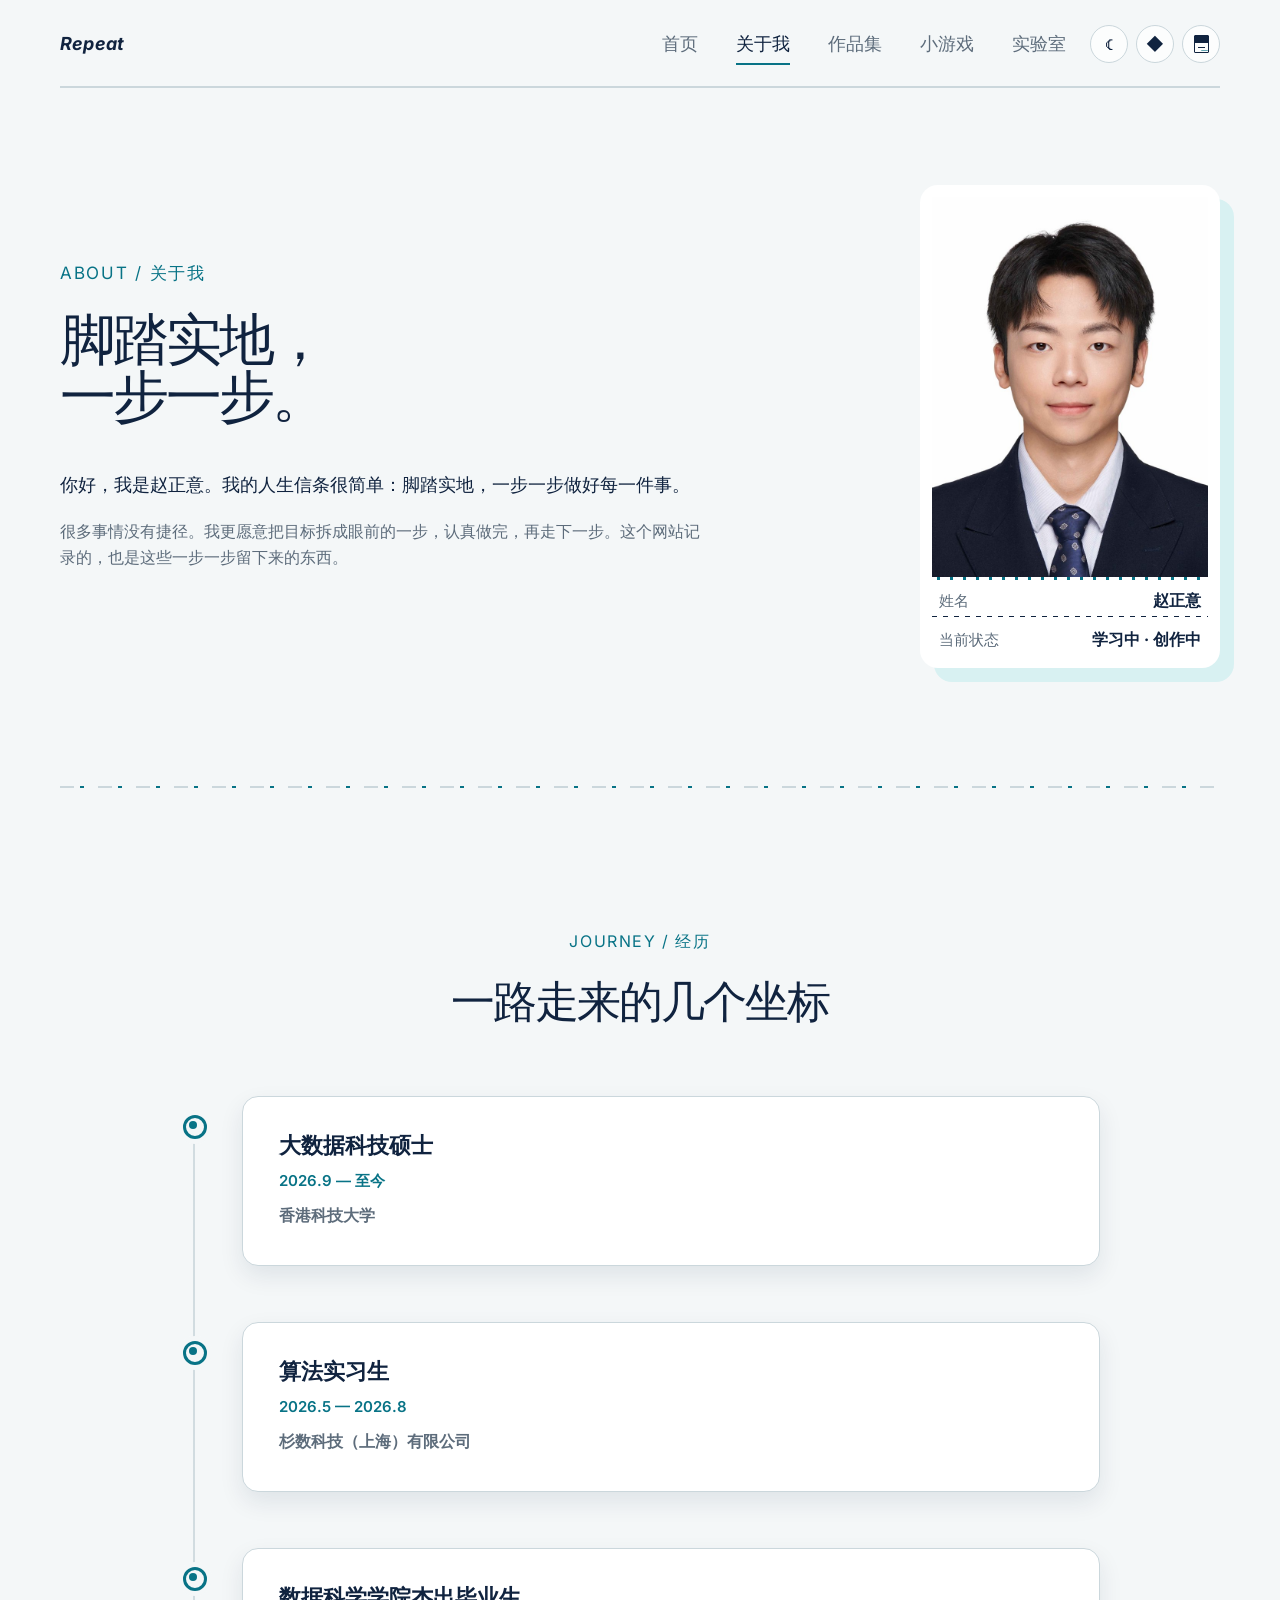
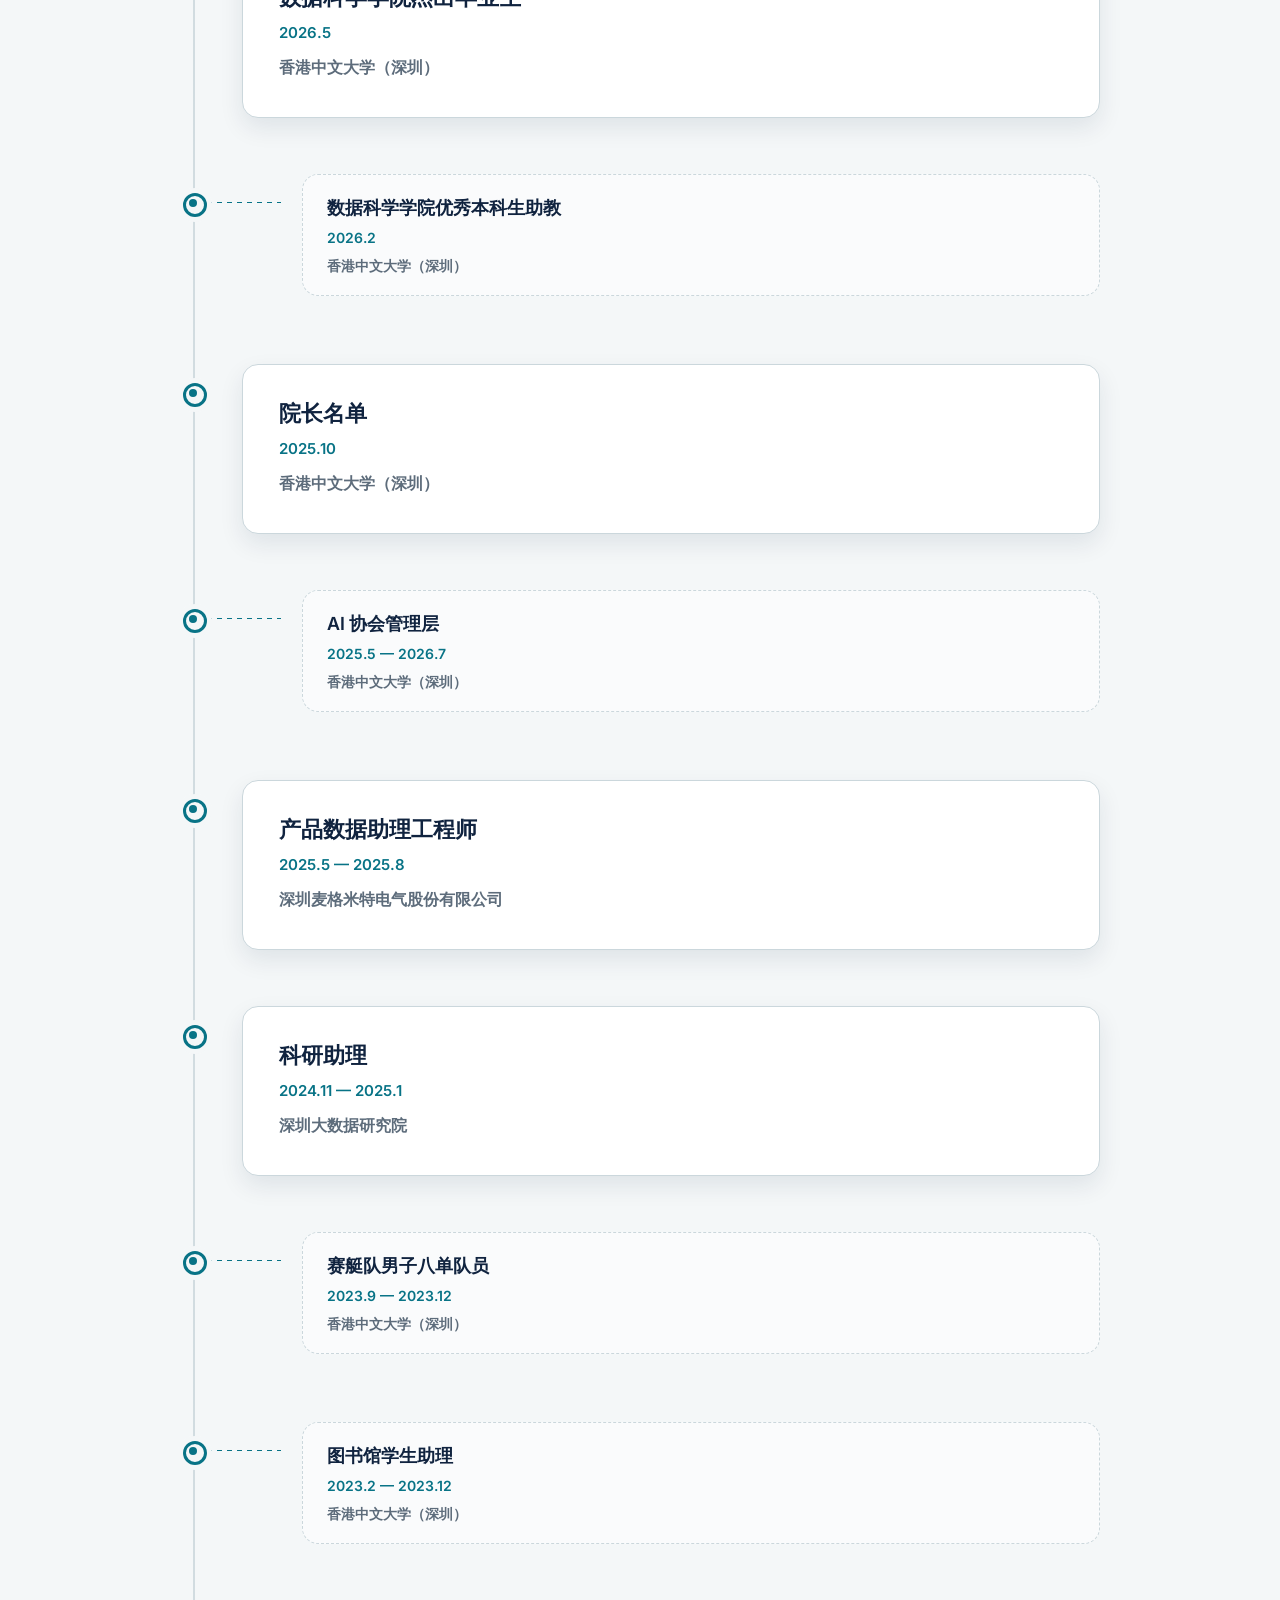
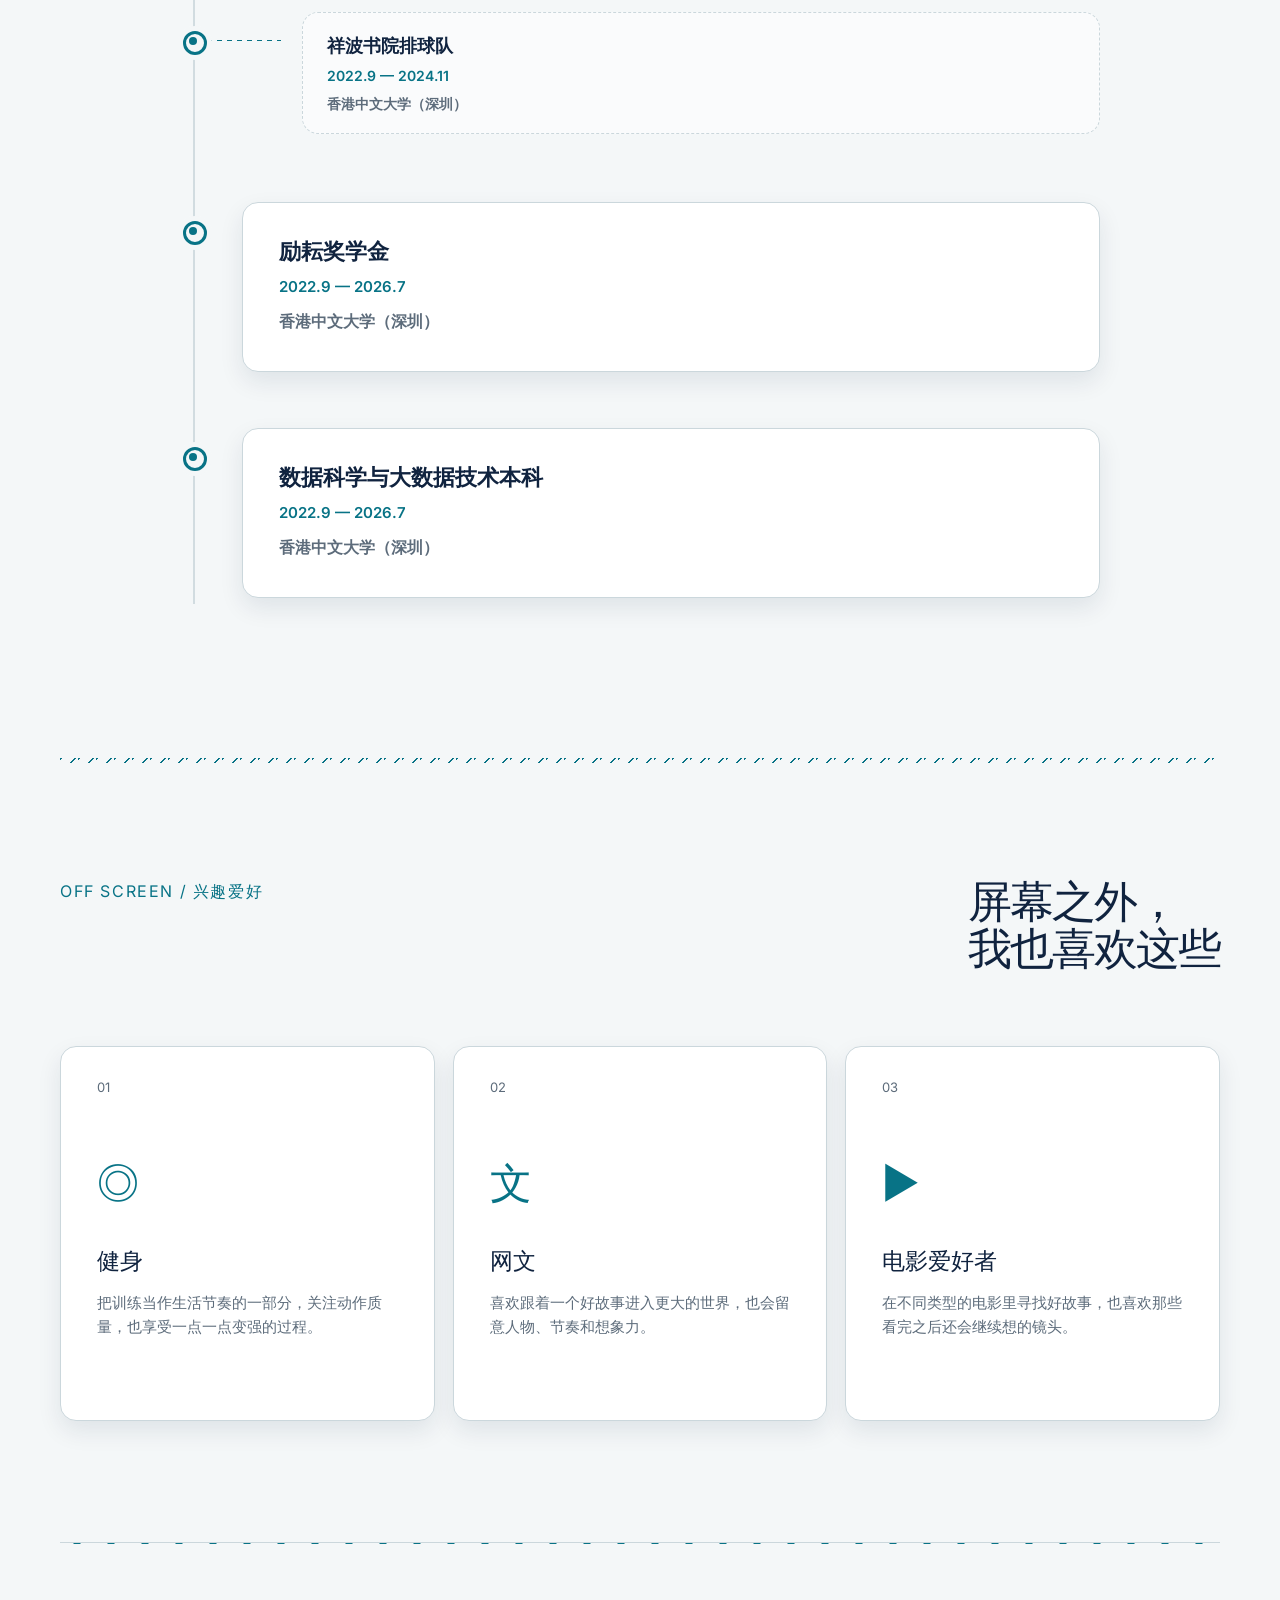
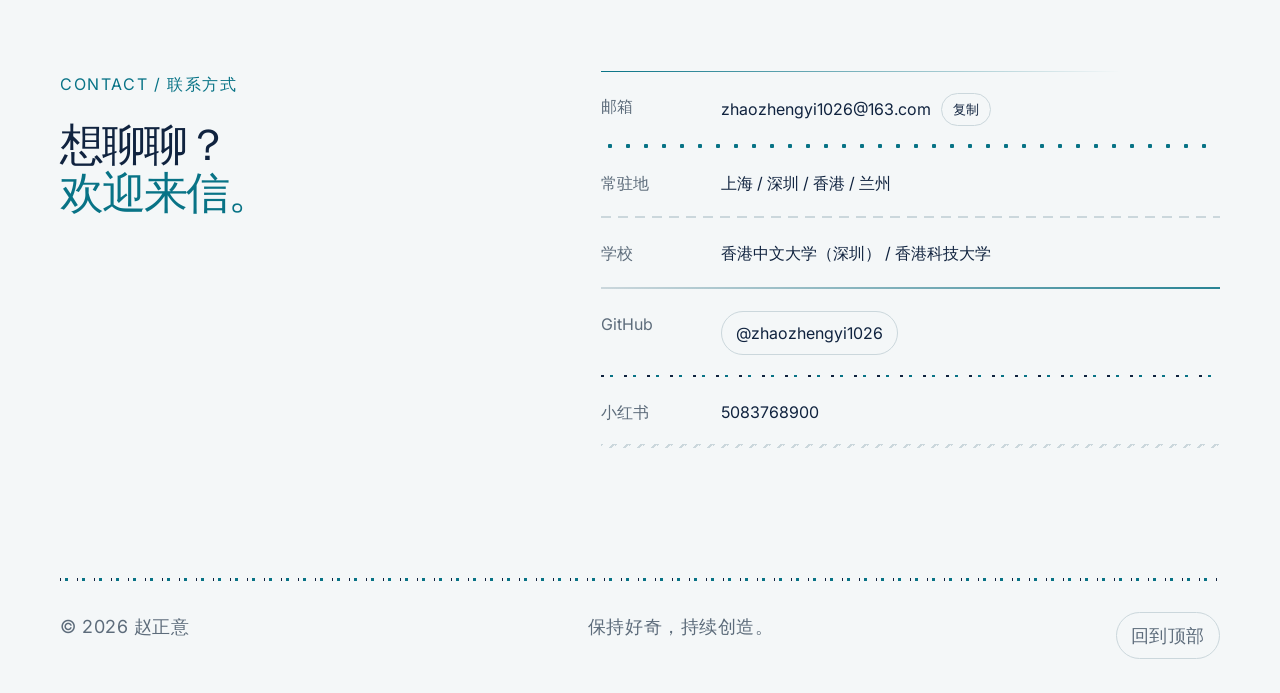
==== commit 8cf463af: "新增沉浸式前端实验室" ====
--- a/about.html
+++ b/about.html
@@ -9,7 +9,7 @@
   <link rel="preconnect" href="https://fonts.googleapis.com">
   <link rel="preconnect" href="https://fonts.gstatic.com" crossorigin>
   <link href="https://fonts.googleapis.com/css2?family=Inter:wght@400;500;600;700&amp;display=swap" rel="stylesheet">
-  <link rel="stylesheet" href="assets/css/style.css?v=20260901.1">
+  <link rel="stylesheet" href="assets/css/style.css?v=20260902.2">
   <link rel="icon" href="images/life-avatar-favicon.jpg" type="image/jpeg">
 </head>
 <body>
@@ -18,7 +18,7 @@
     <a class="brand" href="index.html" aria-label="返回首页"><span class="brand-mark">Repeat</span></a>
     <div class="header-actions">
       <nav id="site-nav" class="site-nav" aria-label="主导航">
-        <a href="index.html">首页</a><a class="active" href="about.html" aria-current="page">关于我</a><a href="portfolio.html">作品集</a><a href="game.html">小游戏</a>
+        <a href="index.html">首页</a><a class="active" href="about.html" aria-current="page">关于我</a><a href="portfolio.html">作品集</a><a href="game.html">小游戏</a><a href="lab.html">实验室</a>
       </nav>
       <div class="display-controls" role="group" aria-label="显示设置">
         <button class="theme-toggle" type="button" aria-label="切换深色模式" aria-pressed="false"><span aria-hidden="true">☾</span></button>
--- a/assets/css/style.css
+++ b/assets/css/style.css
@@ -197,6 +197,7 @@
 .home-projects { display: grid; grid-template-columns: .95fr 1.05fr; gap: 5vw; padding-block: 130px; }
 .section-heading h2, .sticky-heading h2, .contact h2 { margin: 0 0 28px; font-family: var(--display); font-size: clamp(32px, 4vw, 44px); font-weight: 400; line-height: 1.08; letter-spacing: -.045em; }
 .home-projects .section-heading h2 { font-size: clamp(26px, 2.7vw, 38px); font-style: italic; font-weight: 700; white-space: nowrap; }
+.project-archive-link { min-width: 180px; font-size: 16px; }
 .preview-card { display: grid; grid-template-columns: 38px minmax(88px, 112px) minmax(0, 1fr); gap: 18px; align-items: center; min-height: 150px; margin-top: 10px; padding: 22px 16px; border: 1px solid var(--line); border-radius: 14px; transition: padding .25s ease, background .25s ease; }
 .preview-card:hover { padding-inline: 18px; background: var(--white); }
 .preview-card-main { min-height: 150px; }
@@ -263,6 +264,35 @@
 .toast.show { opacity: 1; transform: none; }
 
 .portfolio-main { width: min(100% - 48px, 1440px); padding-block: 90px 140px; }
+.lab-main { min-height: calc(100svh - 88px - 105px); padding-block: 90px 140px; }
+.lab-header { display: grid; grid-template-columns: 1fr .55fr; column-gap: 7vw; align-items: end; margin-bottom: 88px; }
+.lab-header .section-kicker { grid-column: 1 / -1; }
+.lab-header h1 { margin: 0; font-family: var(--display); font-size: clamp(48px, 6vw, 76px); font-weight: 450; line-height: .96; letter-spacing: -.06em; }
+.lab-header > p:last-child { max-width: 440px; margin: 0 0 8px; color: var(--muted); }
+.experiment-grid { display: grid; grid-template-columns: repeat(3, minmax(0, 1fr)); gap: 24px; }
+.experiment-card { min-width: 0; color: var(--ink); transition: transform .35s ease, filter .35s ease; }
+.experiment-card:hover { z-index: 2; filter: drop-shadow(0 18px 24px rgba(16,35,63,.14)); transform: translateY(-8px) scale(1.015); }
+.experiment-media { position: relative; aspect-ratio: 4 / 5; overflow: hidden; border: 1px solid var(--line); border-radius: 18px; background: var(--white); }
+.experiment-meta { padding: 20px 4px 0; }
+.experiment-meta p { margin: 0 0 5px; color: var(--muted); font-family: var(--utility); font-size: 13px; letter-spacing: .04em; }
+.experiment-meta h2 { margin: 0 0 6px; font-family: var(--display); font-size: 26px; font-weight: 650; }
+.experiment-meta span { color: var(--muted); font-size: 15px; }
+.wolf-preview { background: repeating-linear-gradient(90deg, #0b0b0b 0 11%, #d7d7d7 11% 12%, #171717 12% 23%, #f2f2ee 23% 24%); }
+.wolf-preview::before { content: ""; position: absolute; inset: 12% 7% 8%; background: #f2f2ee; clip-path: polygon(50% 8%, 63% 22%, 85% 15%, 77% 43%, 89% 60%, 66% 91%, 50% 77%, 34% 91%, 11% 60%, 23% 43%, 15% 15%, 37% 22%); opacity: .9; transition: clip-path .55s cubic-bezier(.2,.7,.2,1), transform .55s ease; }
+.experiment-card:hover .wolf-preview::before { clip-path: polygon(50% 2%, 68% 29%, 96% 7%, 81% 46%, 96% 65%, 63% 98%, 50% 74%, 37% 98%, 4% 65%, 19% 46%, 4% 7%, 32% 29%); transform: scale(1.04); }
+.wolf-moon { position: absolute; z-index: 2; top: 8%; right: 9%; width: 54px; height: 54px; border-radius: 50%; background: #ff5a24; mix-blend-mode: difference; }
+.wolf-mark { position: absolute; z-index: 3; right: 18px; bottom: 14px; color: #fff; font-family: var(--utility); font-size: clamp(28px, 4vw, 54px); font-weight: 800; letter-spacing: -.08em; writing-mode: vertical-rl; mix-blend-mode: difference; }
+.whale-preview { background: #061a24; }
+.whale-preview video { width: 100%; height: 100%; object-fit: cover; transition: transform .8s cubic-bezier(.2,.7,.2,1), filter .5s ease; }
+.whale-preview::after { content: ""; position: absolute; inset: 0; background: linear-gradient(180deg, rgba(3,21,30,.05), rgba(3,21,30,.7)); pointer-events: none; }
+.whale-preview span { position: absolute; z-index: 2; right: 12px; bottom: 8px; color: #d8fbff; font-family: var(--utility); font-size: clamp(34px, 4vw, 58px); font-weight: 800; letter-spacing: -.08em; }
+.experiment-card:hover .whale-preview video { filter: saturate(1.2); transform: scale(1.08); }
+.rebirth-preview { background: #030503; }
+.rebirth-preview img { position: absolute; inset: 0; width: 100%; height: 100%; object-fit: cover; }
+.rebirth-preview img:last-child { clip-path: inset(0 50% 0 0); transition: clip-path .8s cubic-bezier(.2,.7,.2,1); }
+.rebirth-preview::after { content: ""; position: absolute; z-index: 2; top: 0; bottom: 0; left: 50%; width: 1px; background: rgba(255,255,255,.75); transition: left .8s cubic-bezier(.2,.7,.2,1); }
+.experiment-card:hover .rebirth-preview img:last-child { clip-path: inset(0 8% 0 0); }
+.experiment-card:hover .rebirth-preview::after { left: 92%; }
 .portfolio-header { display: grid; grid-template-columns: 1fr .35fr; column-gap: 5vw; align-items: end; margin-bottom: 100px; }
 .portfolio-header .section-kicker { grid-column: 1 / -1; }
 .portfolio-header h1 { margin-bottom: 0; }
@@ -848,6 +878,11 @@
   .interests { padding-block: 90px; }.interests .section-heading { display: block; }.interest-grid { grid-template-columns: 1fr; }.interest-card { justify-self: center; width: min(100%, 360px); min-height: 0; }.interest-icon { margin-top: 30px; }
   .portfolio-header { grid-template-columns: 1fr; margin-bottom: 70px; }.portfolio-header > p:last-child { max-width: 450px; margin-top: 30px; }
   .portfolio-grid { grid-template-columns: 1fr; gap: 70px; }
+  .lab-main { padding-block: 75px 100px; }
+  .lab-header { grid-template-columns: 1fr; gap: 28px; margin-bottom: 60px; }
+  .lab-header .section-kicker { grid-column: auto; margin-bottom: 0; }
+  .experiment-grid { grid-template-columns: 1fr; gap: 58px; }
+  .experiment-card { justify-self: center; width: min(100%, 430px); }
   .modal-shell { grid-template-columns: 1fr; }
   .modal-preview { min-height: 230px; }
   .modal-content { padding: 38px 28px; }
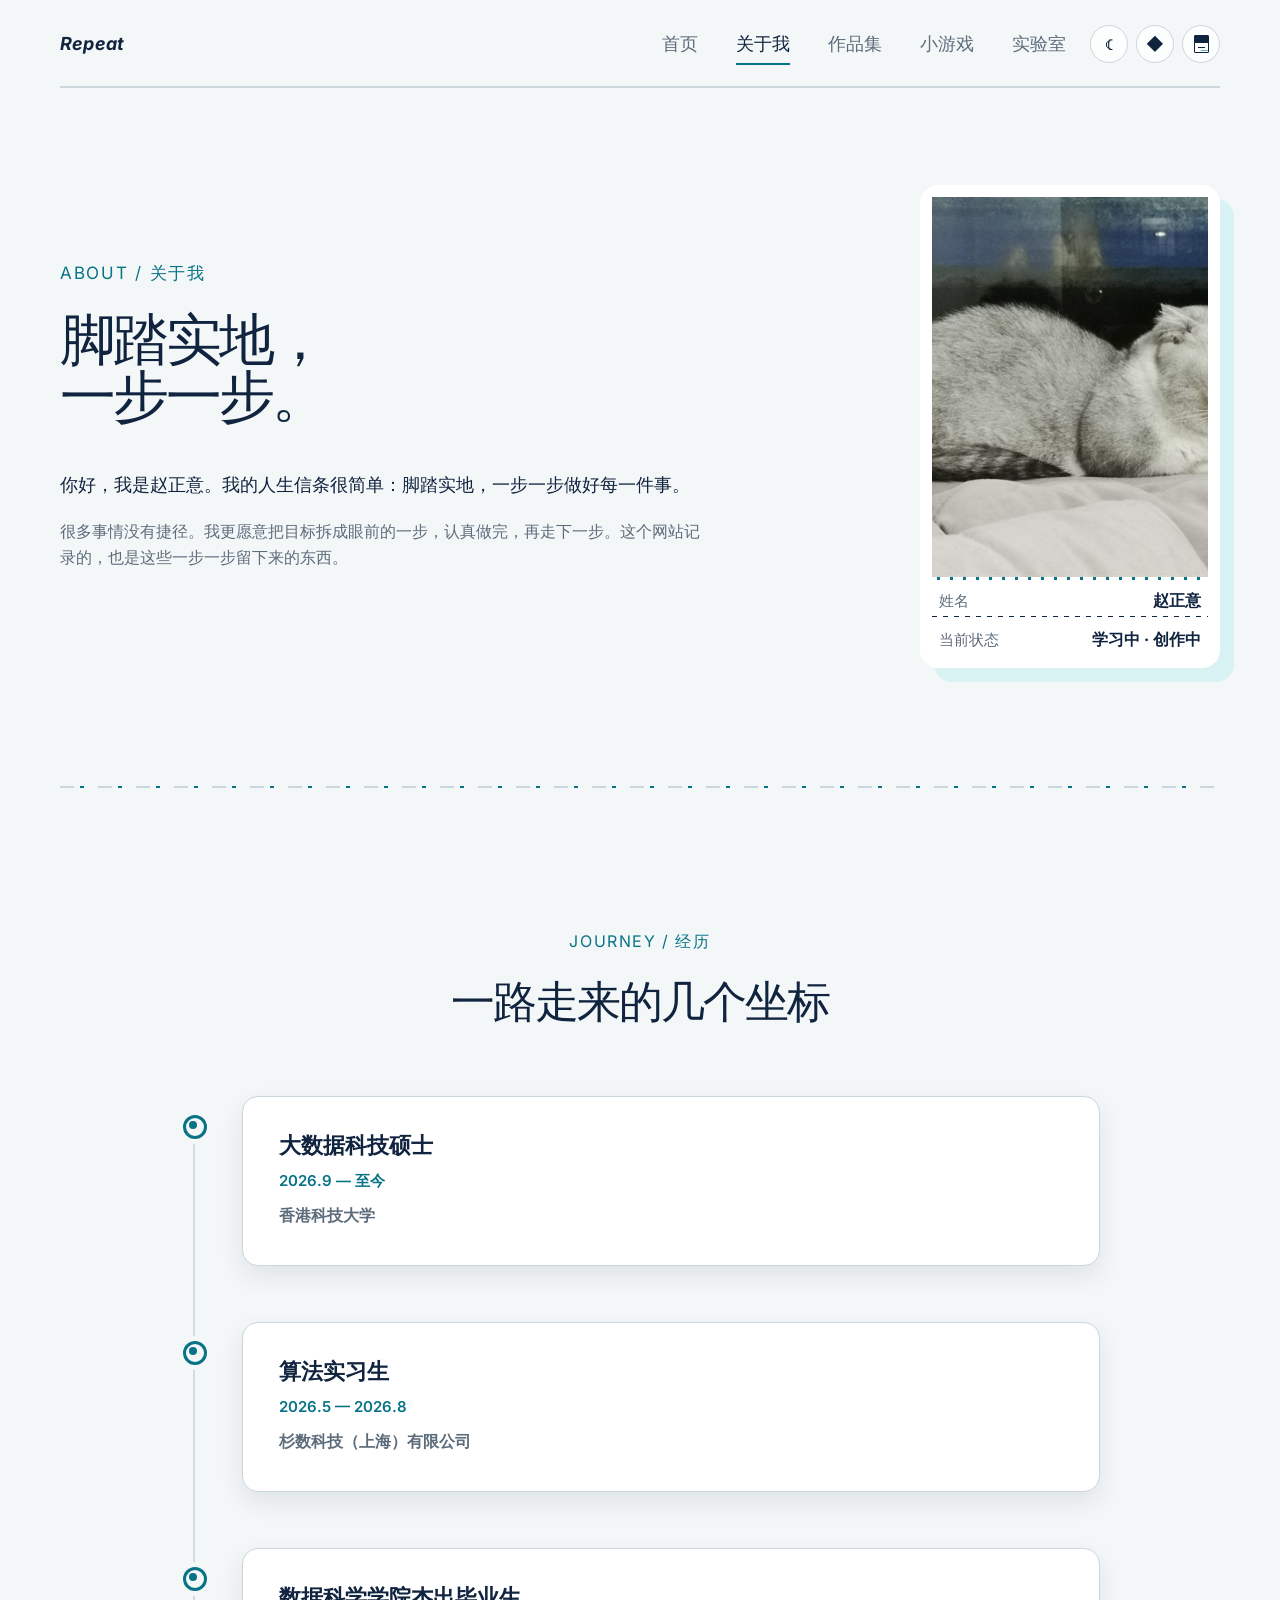
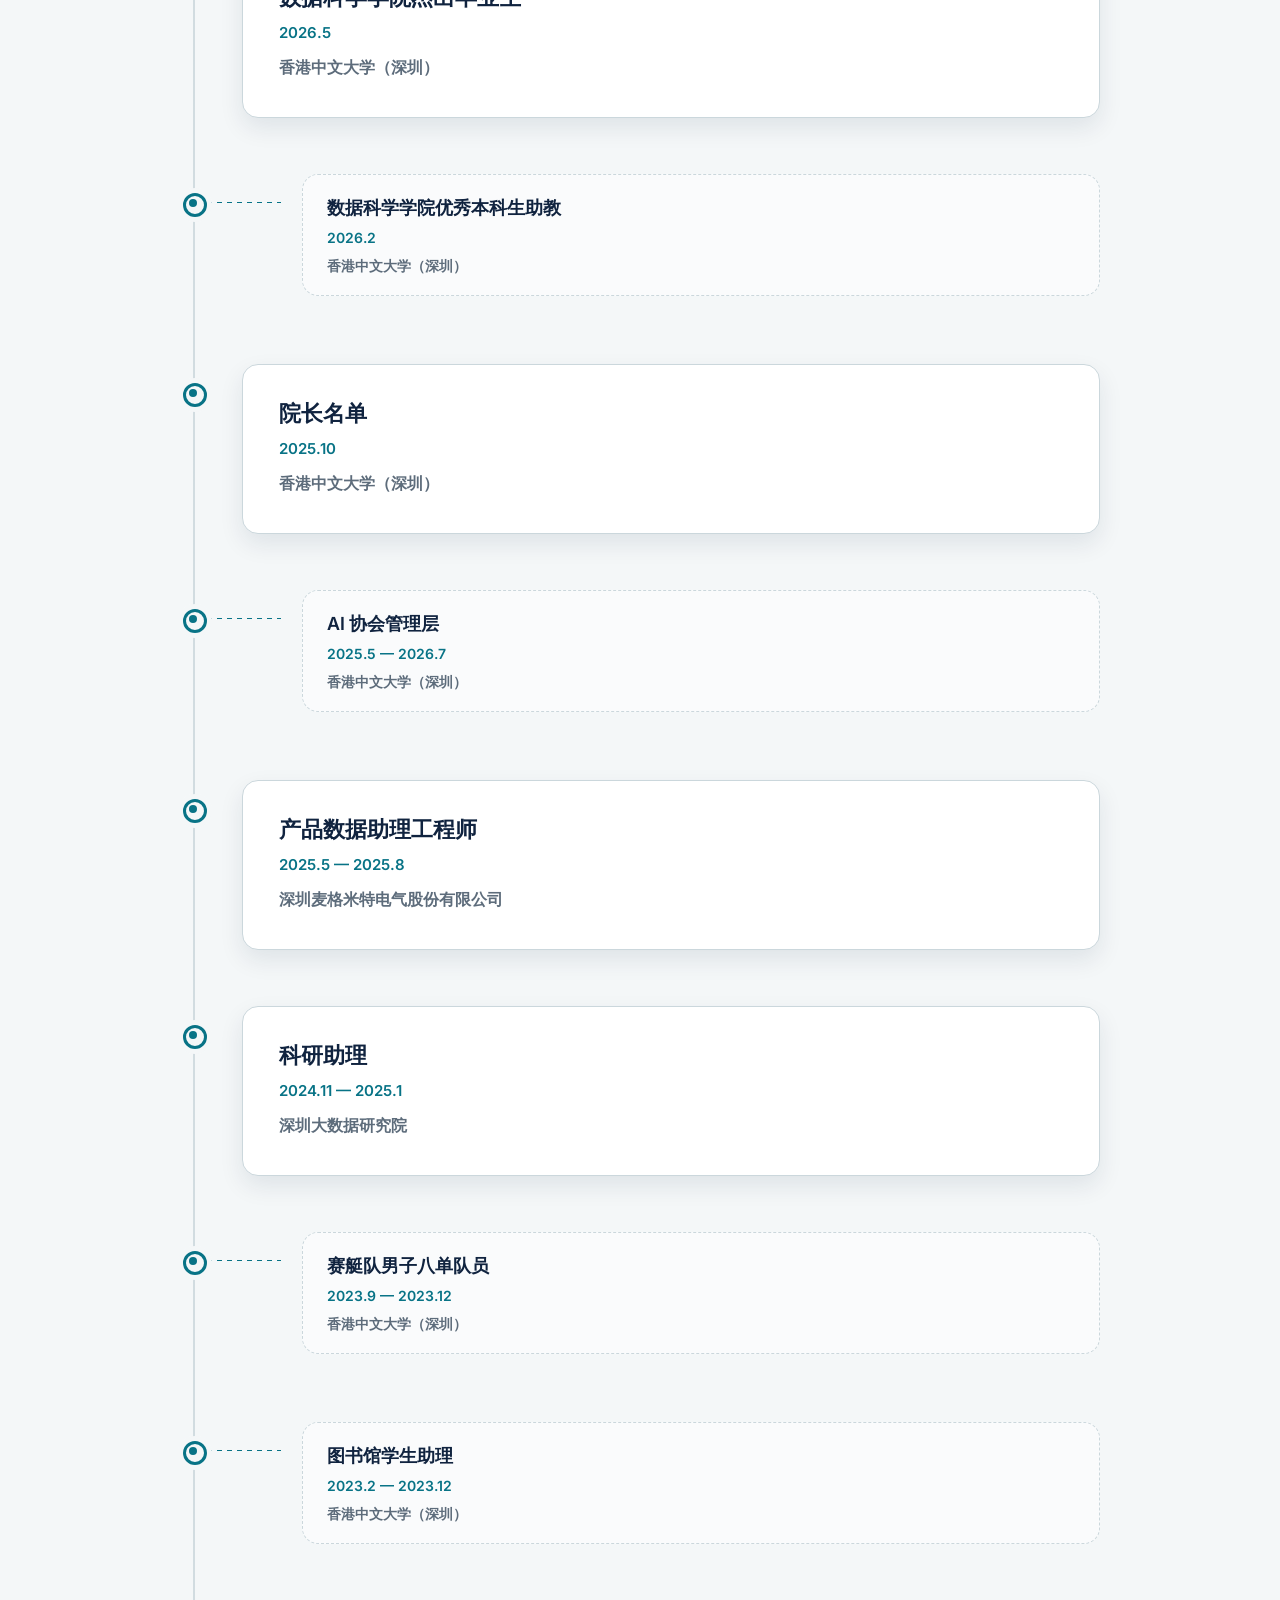
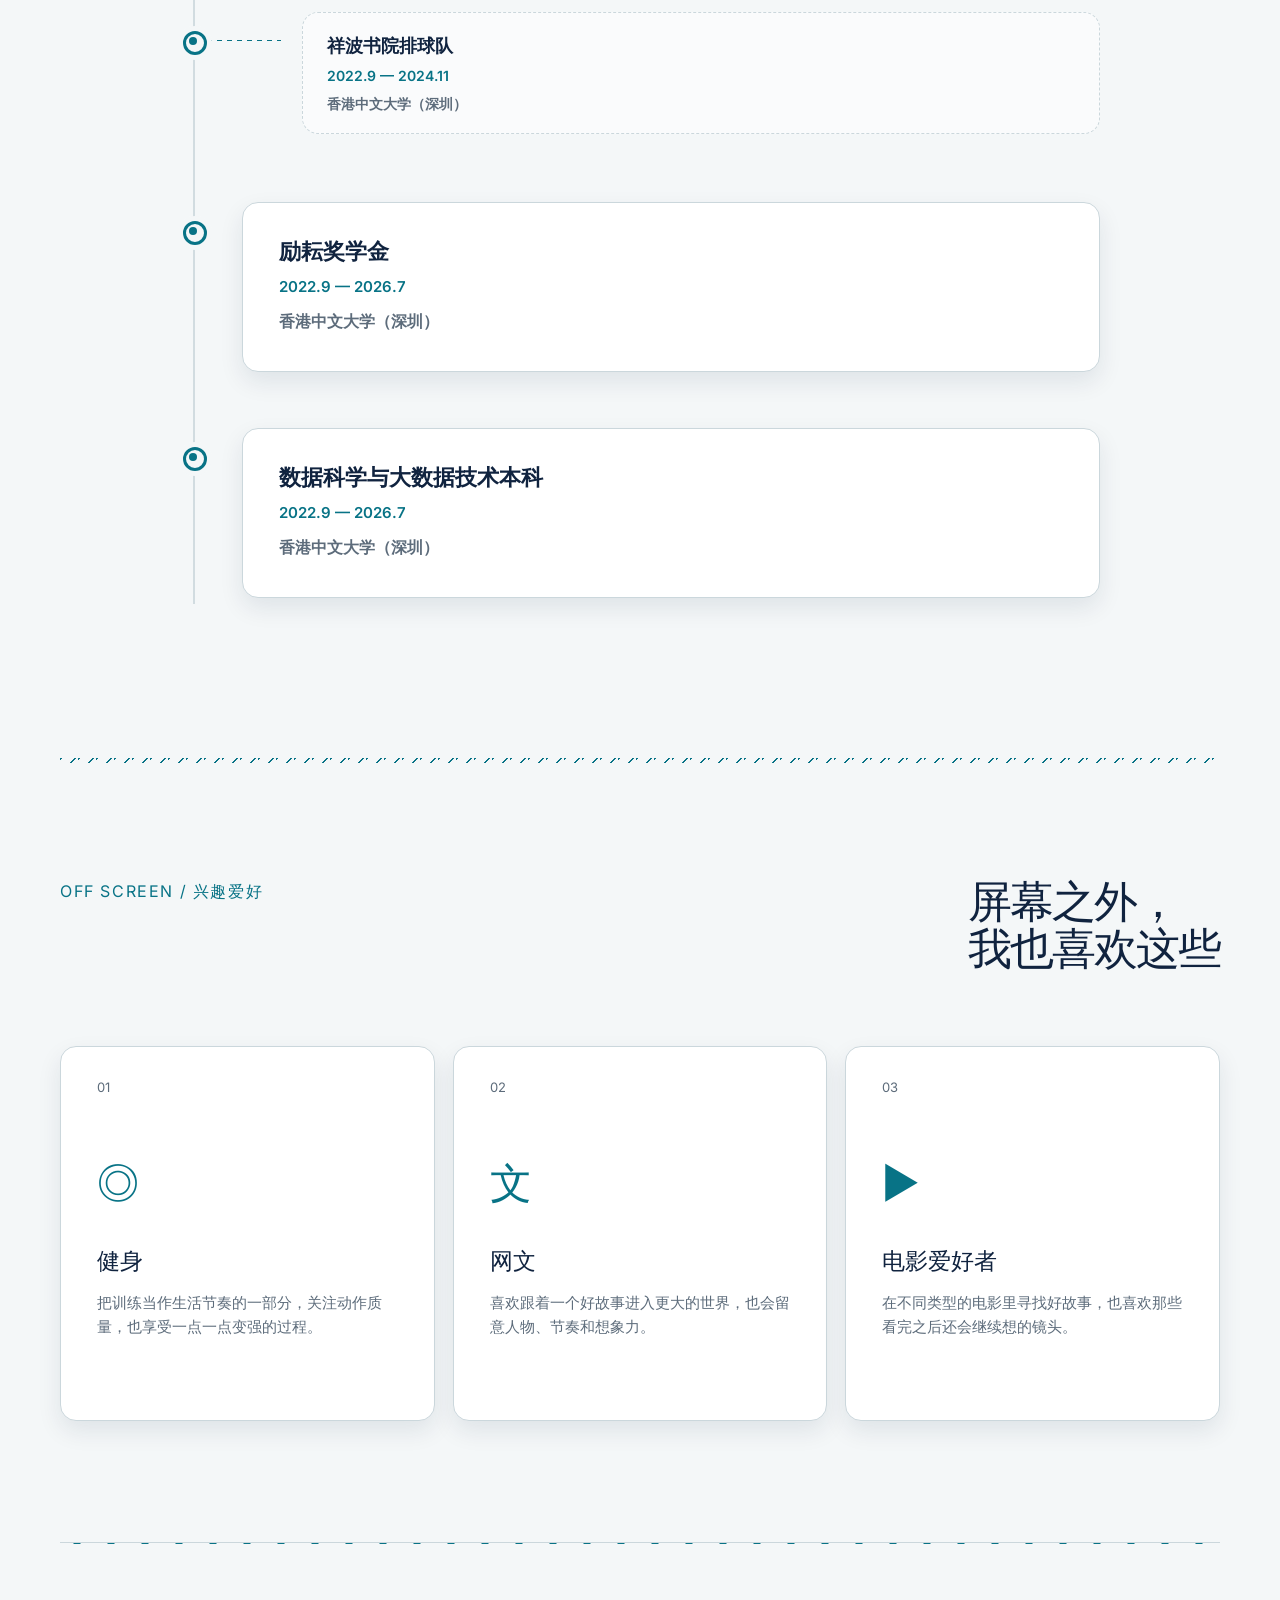
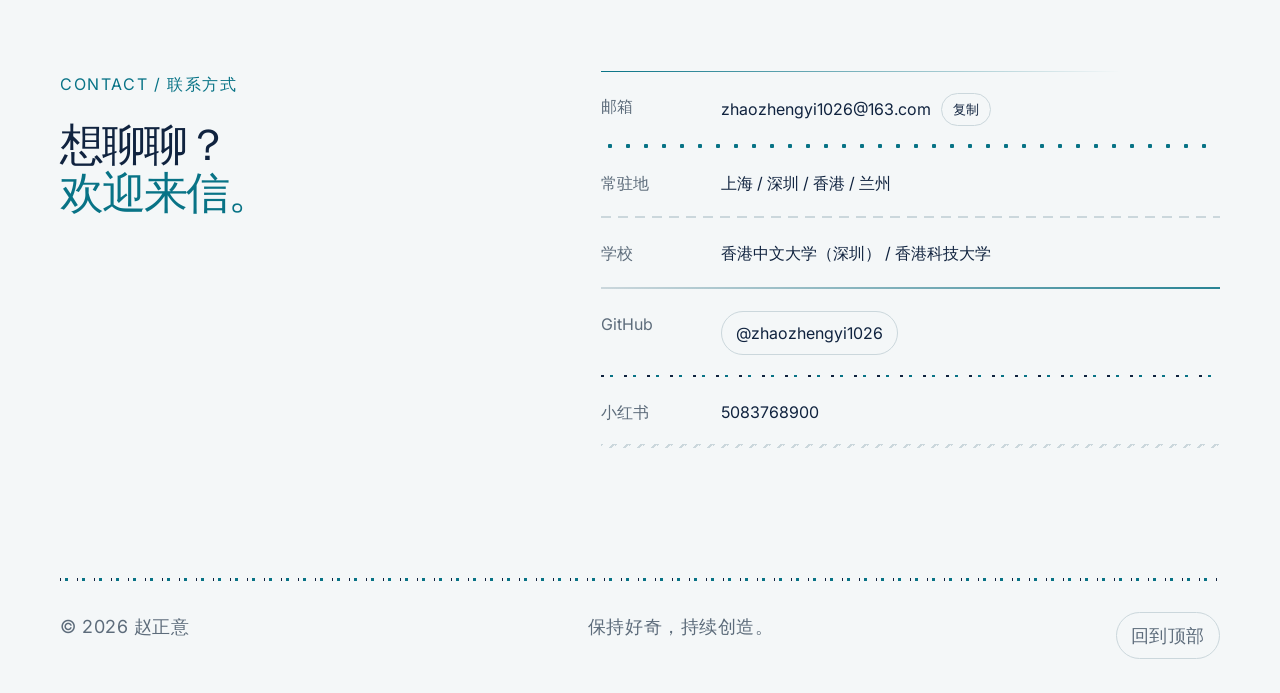
==== commit c96227ec: "将个人资料照片替换为生活照" ====
--- a/about.html
+++ b/about.html
@@ -38,7 +38,7 @@
         <p>很多事情没有捷径。我更愿意把目标拆成眼前的一步，认真做完，再走下一步。这个网站记录的，也是这些一步一步留下来的东西。</p>
       </div>
       <aside class="profile-card reveal" data-delay="1">
-        <img class="id-photo" src="images/profile-photo-720.jpg" width="720" height="1008" alt="赵正意的证件照" decoding="async">
+        <img class="life-photo" src="images/life-avatar-640.jpg" srcset="images/life-avatar-640.jpg 640w, images/life-avatar-1080.jpg 1080w" sizes="(max-width: 568px) 82vw, 300px" width="640" height="480" alt="赵正意的生活照" decoding="async">
         <div><p>姓名</p><strong>赵正意</strong></div>
         <div><p>当前状态</p><strong>学习中 · 创作中</strong></div>
       </aside>
--- a/assets/css/style.css
+++ b/assets/css/style.css
@@ -269,30 +269,33 @@
 .lab-header .section-kicker { grid-column: 1 / -1; }
 .lab-header h1 { margin: 0; font-family: var(--display); font-size: clamp(48px, 6vw, 76px); font-weight: 450; line-height: .96; letter-spacing: -.06em; }
 .lab-header > p:last-child { max-width: 440px; margin: 0 0 8px; color: var(--muted); }
-.experiment-grid { display: grid; grid-template-columns: repeat(3, minmax(0, 1fr)); gap: 24px; }
+.experiment-grid { display: grid; grid-template-columns: repeat(3, minmax(0, 1fr)); gap: 30px; width: min(100%, 1080px); margin-inline: auto; }
 .experiment-card { min-width: 0; color: var(--ink); transition: transform .35s ease, filter .35s ease; }
 .experiment-card:hover { z-index: 2; filter: drop-shadow(0 18px 24px rgba(16,35,63,.14)); transform: translateY(-8px) scale(1.015); }
-.experiment-media { position: relative; aspect-ratio: 4 / 5; overflow: hidden; border: 1px solid var(--line); border-radius: 18px; background: var(--white); }
+.experiment-media { position: relative; aspect-ratio: 5 / 6; overflow: hidden; border: 1px solid var(--line); border-radius: 18px; background: var(--white); }
 .experiment-meta { padding: 20px 4px 0; }
 .experiment-meta p { margin: 0 0 5px; color: var(--muted); font-family: var(--utility); font-size: 13px; letter-spacing: .04em; }
 .experiment-meta h2 { margin: 0 0 6px; font-family: var(--display); font-size: 26px; font-weight: 650; }
 .experiment-meta span { color: var(--muted); font-size: 15px; }
 .wolf-preview { background: repeating-linear-gradient(90deg, #0b0b0b 0 11%, #d7d7d7 11% 12%, #171717 12% 23%, #f2f2ee 23% 24%); }
-.wolf-preview::before { content: ""; position: absolute; inset: 12% 7% 8%; background: #f2f2ee; clip-path: polygon(50% 8%, 63% 22%, 85% 15%, 77% 43%, 89% 60%, 66% 91%, 50% 77%, 34% 91%, 11% 60%, 23% 43%, 15% 15%, 37% 22%); opacity: .9; transition: clip-path .55s cubic-bezier(.2,.7,.2,1), transform .55s ease; }
+.wolf-preview::before { content: ""; position: absolute; inset: 15% 10% 11%; background: #f2f2ee; clip-path: polygon(50% 8%, 63% 22%, 85% 15%, 77% 43%, 89% 60%, 66% 91%, 50% 77%, 34% 91%, 11% 60%, 23% 43%, 15% 15%, 37% 22%); opacity: .9; transition: clip-path .55s cubic-bezier(.2,.7,.2,1), transform .55s ease; }
 .experiment-card:hover .wolf-preview::before { clip-path: polygon(50% 2%, 68% 29%, 96% 7%, 81% 46%, 96% 65%, 63% 98%, 50% 74%, 37% 98%, 4% 65%, 19% 46%, 4% 7%, 32% 29%); transform: scale(1.04); }
 .wolf-moon { position: absolute; z-index: 2; top: 8%; right: 9%; width: 54px; height: 54px; border-radius: 50%; background: #ff5a24; mix-blend-mode: difference; }
-.wolf-mark { position: absolute; z-index: 3; right: 18px; bottom: 14px; color: #fff; font-family: var(--utility); font-size: clamp(28px, 4vw, 54px); font-weight: 800; letter-spacing: -.08em; writing-mode: vertical-rl; mix-blend-mode: difference; }
-.whale-preview { background: #061a24; }
-.whale-preview video { width: 100%; height: 100%; object-fit: cover; transition: transform .8s cubic-bezier(.2,.7,.2,1), filter .5s ease; }
-.whale-preview::after { content: ""; position: absolute; inset: 0; background: linear-gradient(180deg, rgba(3,21,30,.05), rgba(3,21,30,.7)); pointer-events: none; }
-.whale-preview span { position: absolute; z-index: 2; right: 12px; bottom: 8px; color: #d8fbff; font-family: var(--utility); font-size: clamp(34px, 4vw, 58px); font-weight: 800; letter-spacing: -.08em; }
-.experiment-card:hover .whale-preview video { filter: saturate(1.2); transform: scale(1.08); }
-.rebirth-preview { background: #030503; }
-.rebirth-preview img { position: absolute; inset: 0; width: 100%; height: 100%; object-fit: cover; }
-.rebirth-preview img:last-child { clip-path: inset(0 50% 0 0); transition: clip-path .8s cubic-bezier(.2,.7,.2,1); }
-.rebirth-preview::after { content: ""; position: absolute; z-index: 2; top: 0; bottom: 0; left: 50%; width: 1px; background: rgba(255,255,255,.75); transition: left .8s cubic-bezier(.2,.7,.2,1); }
-.experiment-card:hover .rebirth-preview img:last-child { clip-path: inset(0 8% 0 0); }
-.experiment-card:hover .rebirth-preview::after { left: 92%; }
+.whale-preview { isolation: isolate; background: radial-gradient(ellipse at 50% 36%, rgba(86,219,232,.2), transparent 25%), linear-gradient(165deg, #071d28 0 48%, #02070a 48% 100%); }
+.whale-preview::before, .whale-preview::after { content: ""; position: absolute; border: 1px solid rgba(176,241,248,.36); border-radius: 50%; transition: transform .8s cubic-bezier(.2,.7,.2,1), opacity .5s ease; }
+.whale-preview::before { width: 132%; aspect-ratio: 1; left: -43%; top: 32%; box-shadow: 0 0 42px rgba(75,215,232,.08); }
+.whale-preview::after { width: 76%; aspect-ratio: 1; right: -34%; top: 10%; opacity: .55; }
+.whale-signal { position: absolute; z-index: 2; left: 50%; top: 42%; width: 54%; height: 13%; border-top: 2px solid rgba(210,252,255,.86); border-radius: 50%; filter: drop-shadow(0 0 8px rgba(103,229,238,.45)); transform: translateX(-50%) rotate(-8deg); transition: transform .8s cubic-bezier(.2,.7,.2,1); }
+.experiment-card:hover .whale-preview::before { transform: translate(7%, -5%) scale(1.05); }
+.experiment-card:hover .whale-preview::after { opacity: .8; transform: translate(-6%, 8%); }
+.experiment-card:hover .whale-signal { transform: translateX(-50%) translateY(-12px) rotate(-2deg); }
+.rebirth-preview { isolation: isolate; background: radial-gradient(circle at 76% 22%, rgba(181,255,104,.16), transparent 20%), repeating-radial-gradient(ellipse at 18% 108%, #1b2419 0 12px, #070b07 13px 28px, #2b1a12 29px 31px); }
+.rebirth-preview::before { content: ""; position: absolute; inset: 0; background: linear-gradient(120deg, transparent 0 54%, rgba(195,255,129,.1) 55%, transparent 56%); opacity: .7; transition: transform .7s ease; }
+.rebirth-ring { position: absolute; left: 16%; bottom: 14%; width: 68%; aspect-ratio: 1; border: 1px solid rgba(225,239,205,.34); border-radius: 48% 52% 46% 54%; box-shadow: inset 0 0 0 12px rgba(205,228,180,.03), inset 0 0 0 34px rgba(205,228,180,.025); transform: rotate(-14deg); transition: transform .7s cubic-bezier(.2,.7,.2,1); }
+.rebirth-sprout { position: absolute; z-index: 2; top: 31%; left: 58%; width: 9px; height: 34px; border-radius: 100% 0 100% 0; background: #b7ff68; box-shadow: 0 0 18px rgba(183,255,104,.52); transform: rotate(35deg); transition: transform .65s cubic-bezier(.2,.7,.2,1), box-shadow .65s ease; }
+.experiment-card:hover .rebirth-preview::before { transform: translateX(4%); }
+.experiment-card:hover .rebirth-ring { transform: rotate(-5deg) scale(1.06); }
+.experiment-card:hover .rebirth-sprout { box-shadow: 0 0 28px rgba(183,255,104,.8); transform: translateY(-10px) rotate(24deg) scale(1.12); }
 .portfolio-header { display: grid; grid-template-columns: 1fr .35fr; column-gap: 5vw; align-items: end; margin-bottom: 100px; }
 .portfolio-header .section-kicker { grid-column: 1 / -1; }
 .portfolio-header h1 { margin-bottom: 0; }
@@ -882,7 +885,7 @@
   .lab-header { grid-template-columns: 1fr; gap: 28px; margin-bottom: 60px; }
   .lab-header .section-kicker { grid-column: auto; margin-bottom: 0; }
   .experiment-grid { grid-template-columns: 1fr; gap: 58px; }
-  .experiment-card { justify-self: center; width: min(100%, 430px); }
+  .experiment-card { justify-self: center; width: min(100%, 360px); }
   .modal-shell { grid-template-columns: 1fr; }
   .modal-preview { min-height: 230px; }
   .modal-content { padding: 38px 28px; }
